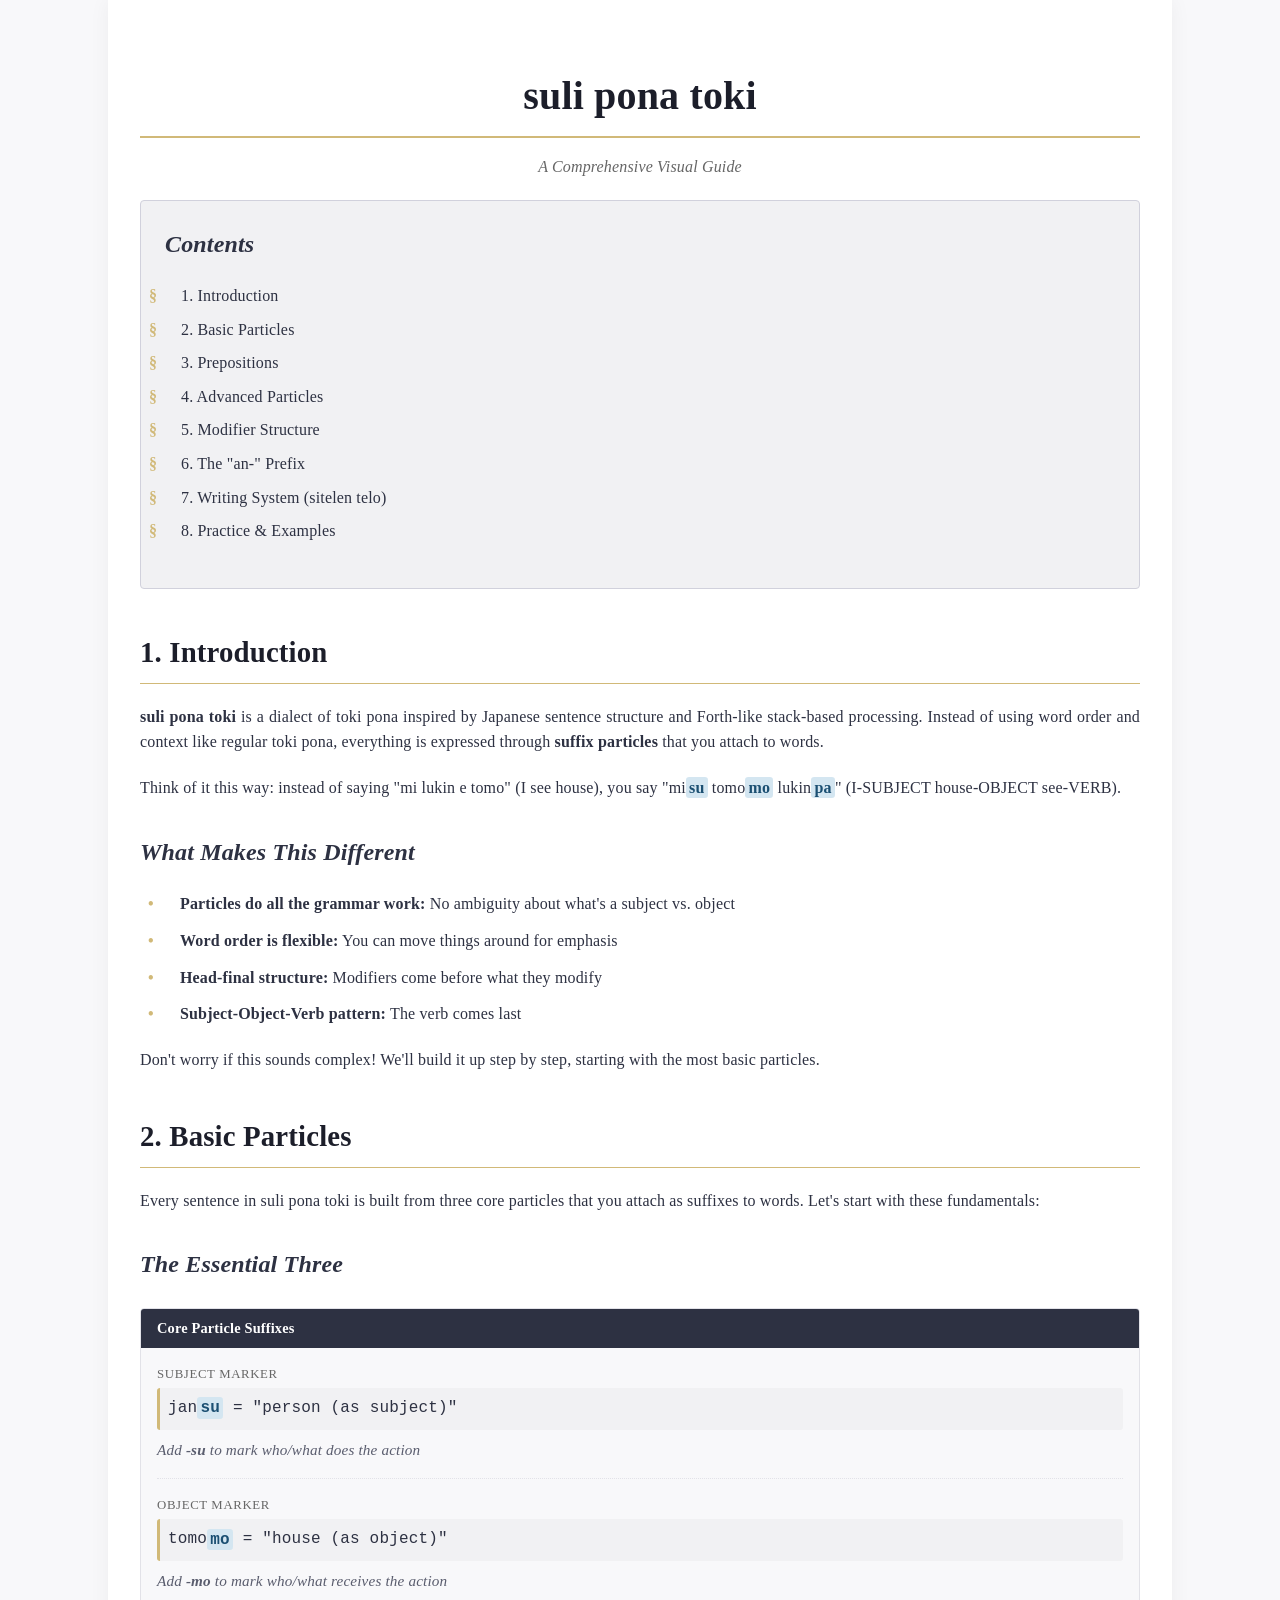
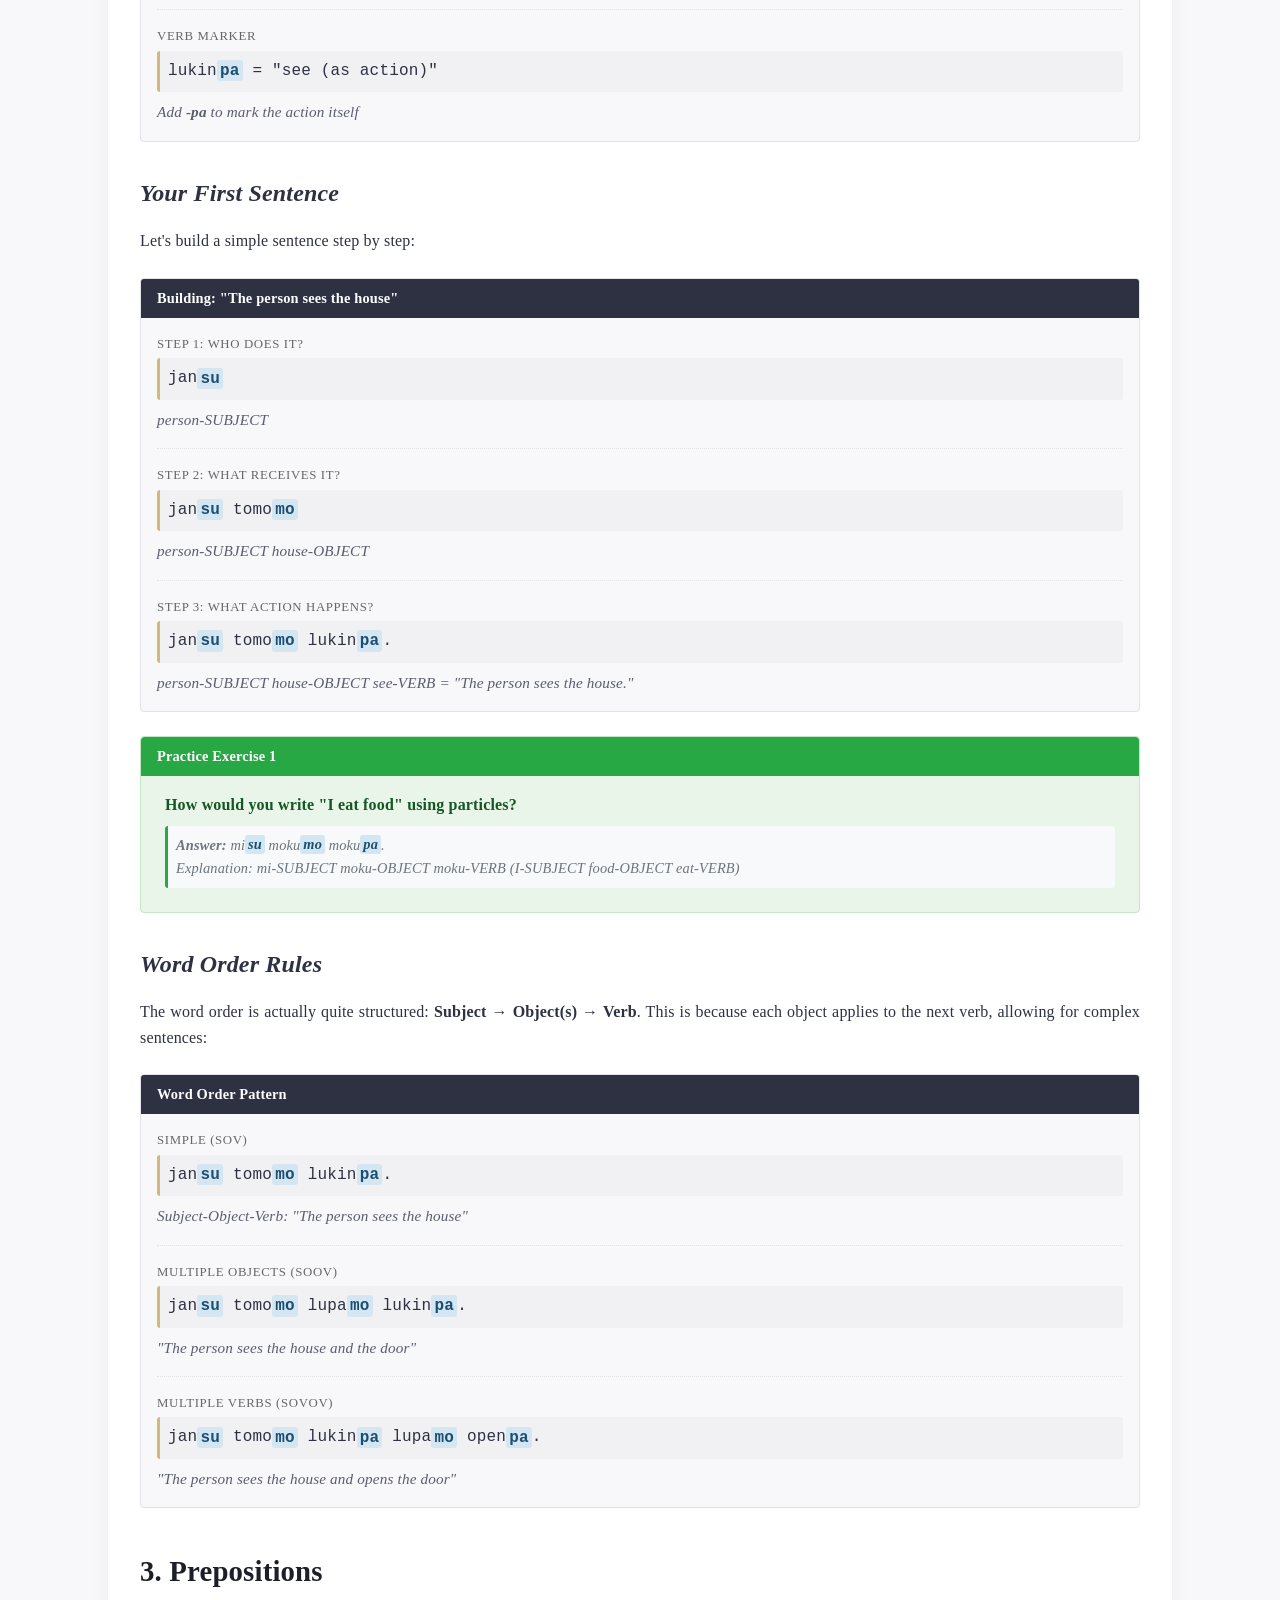
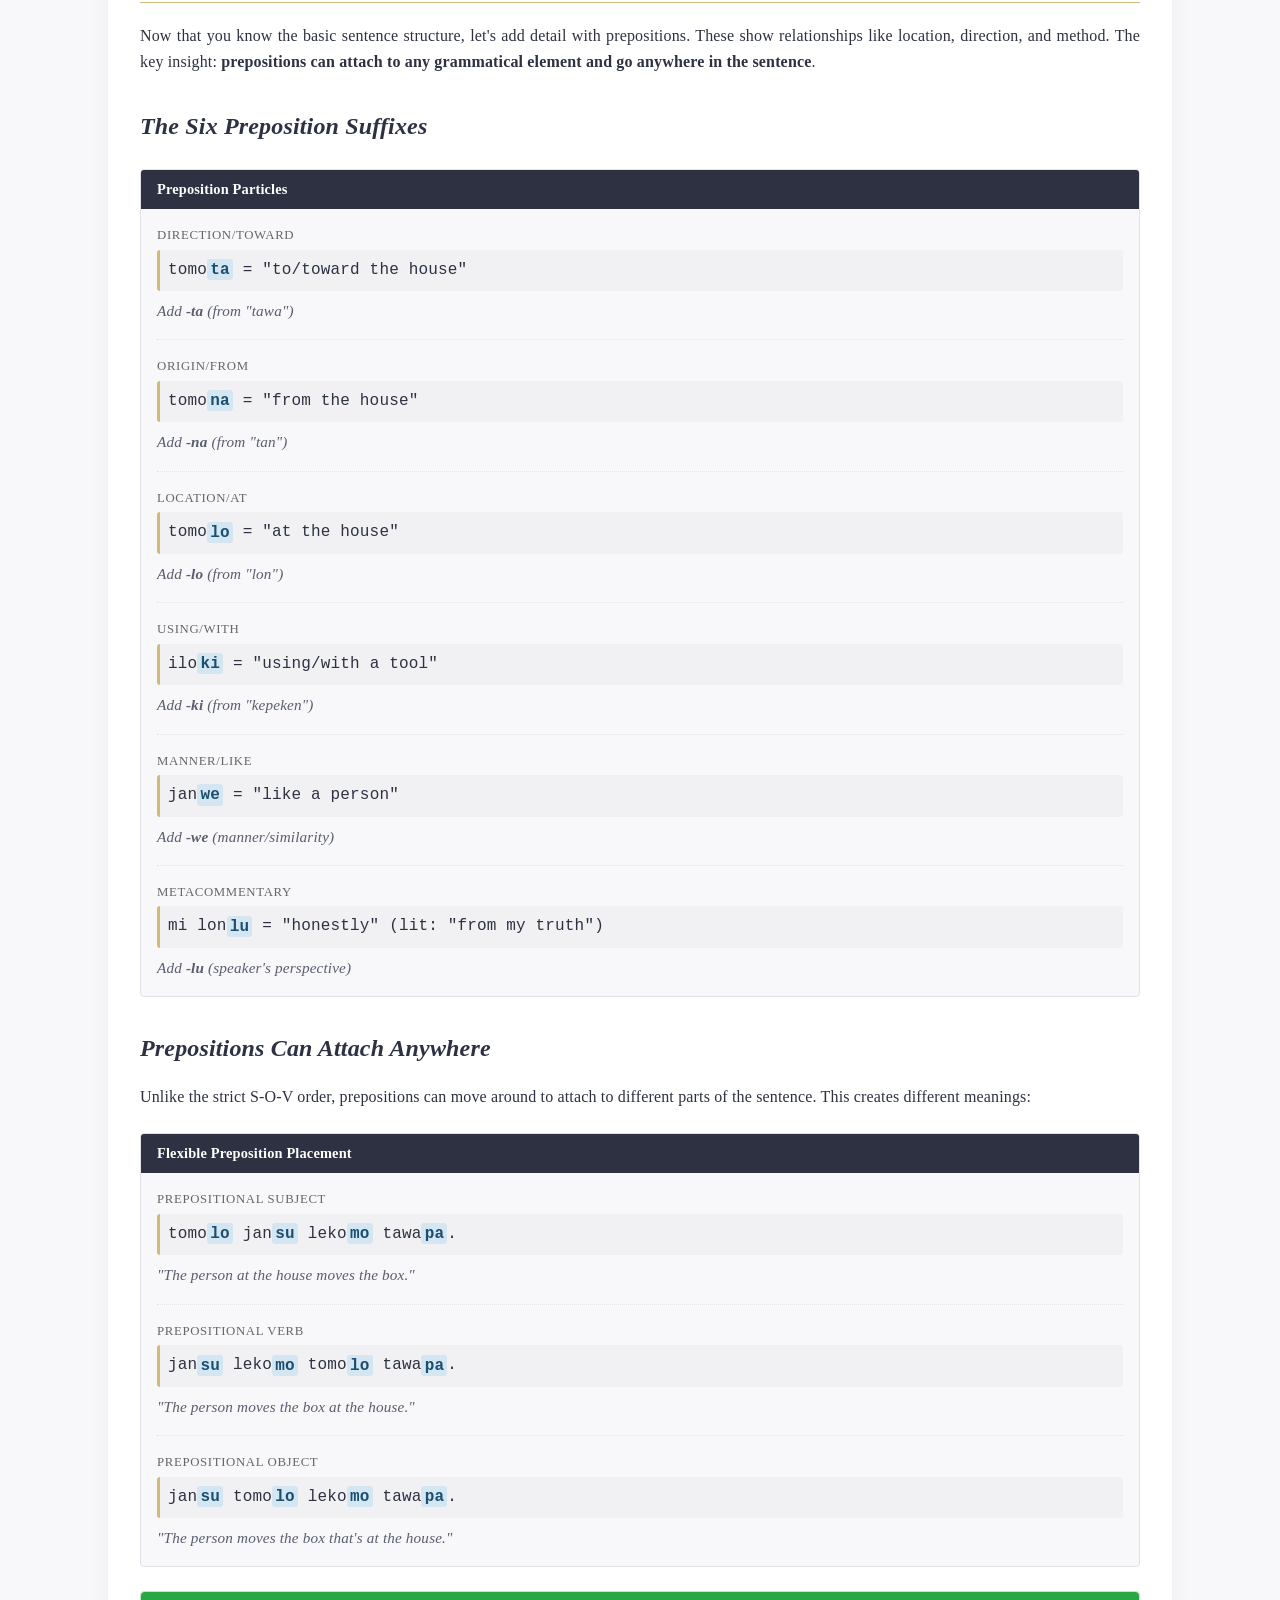
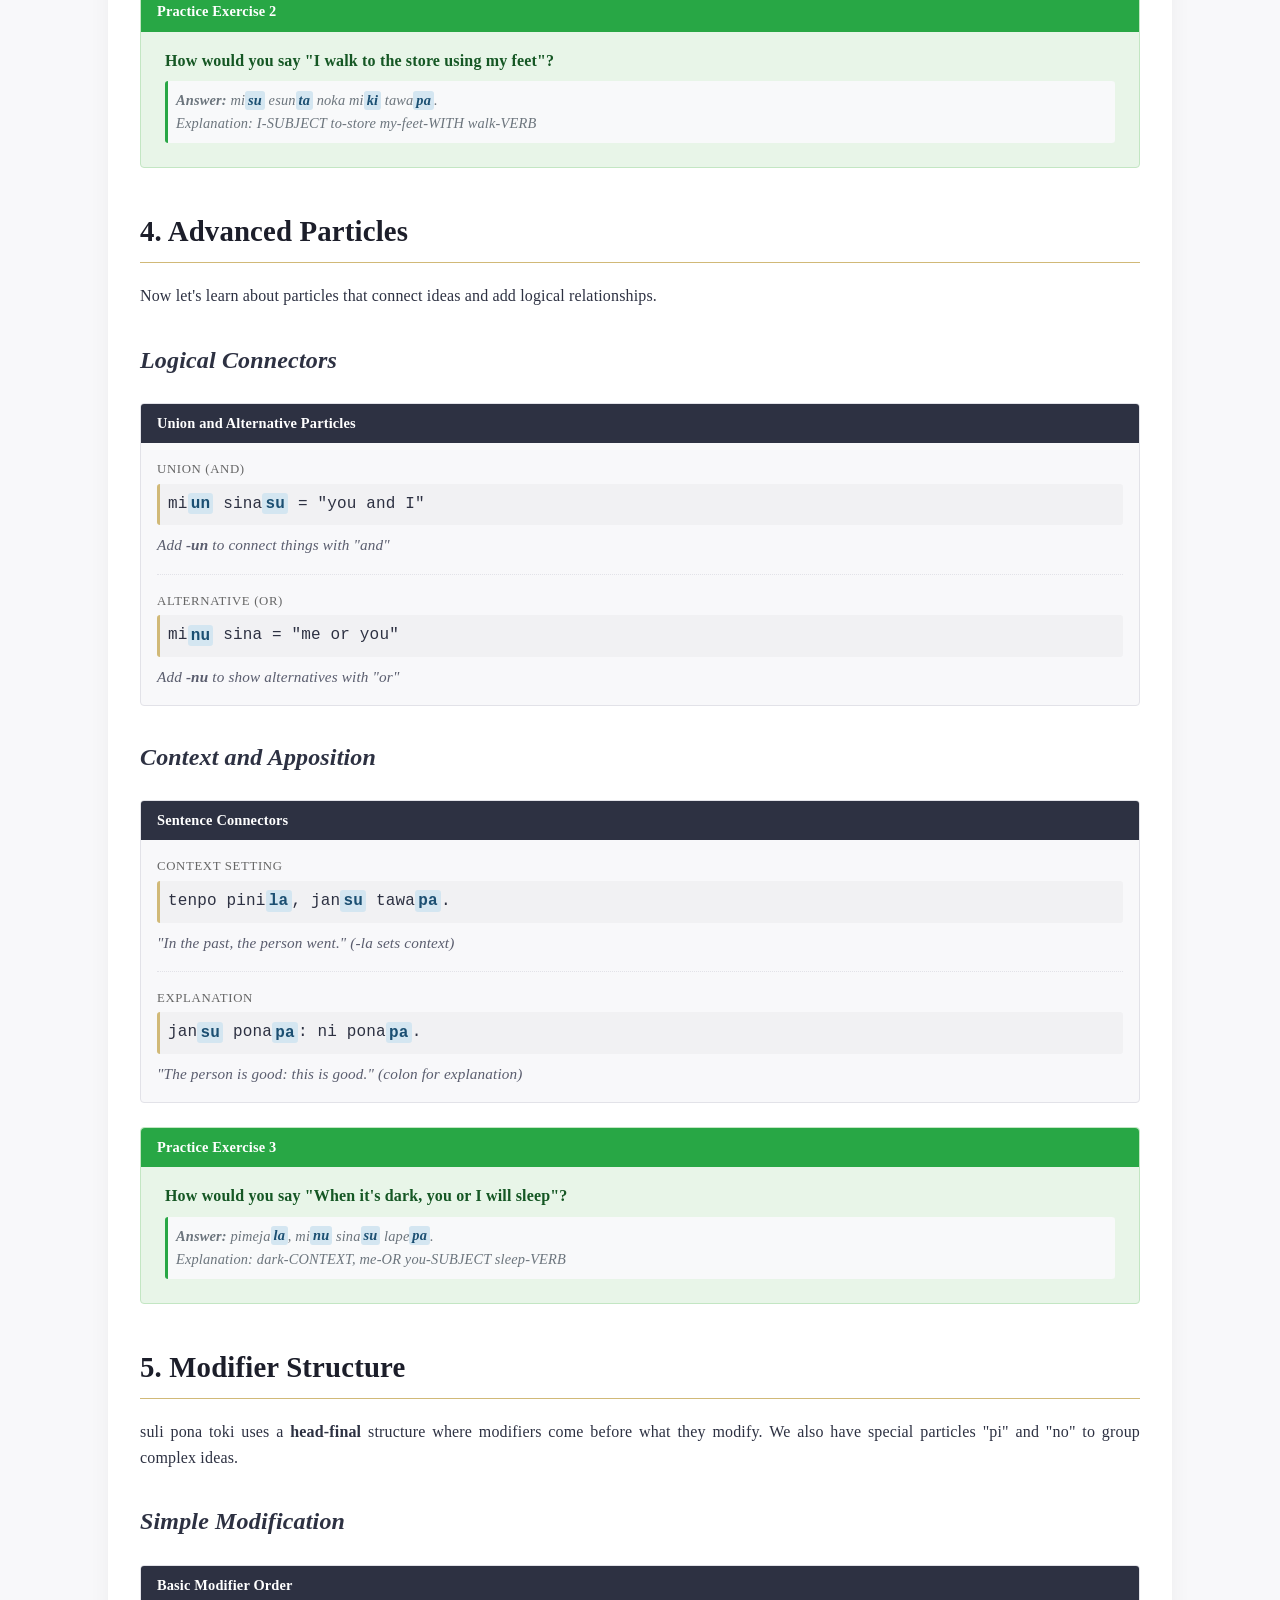
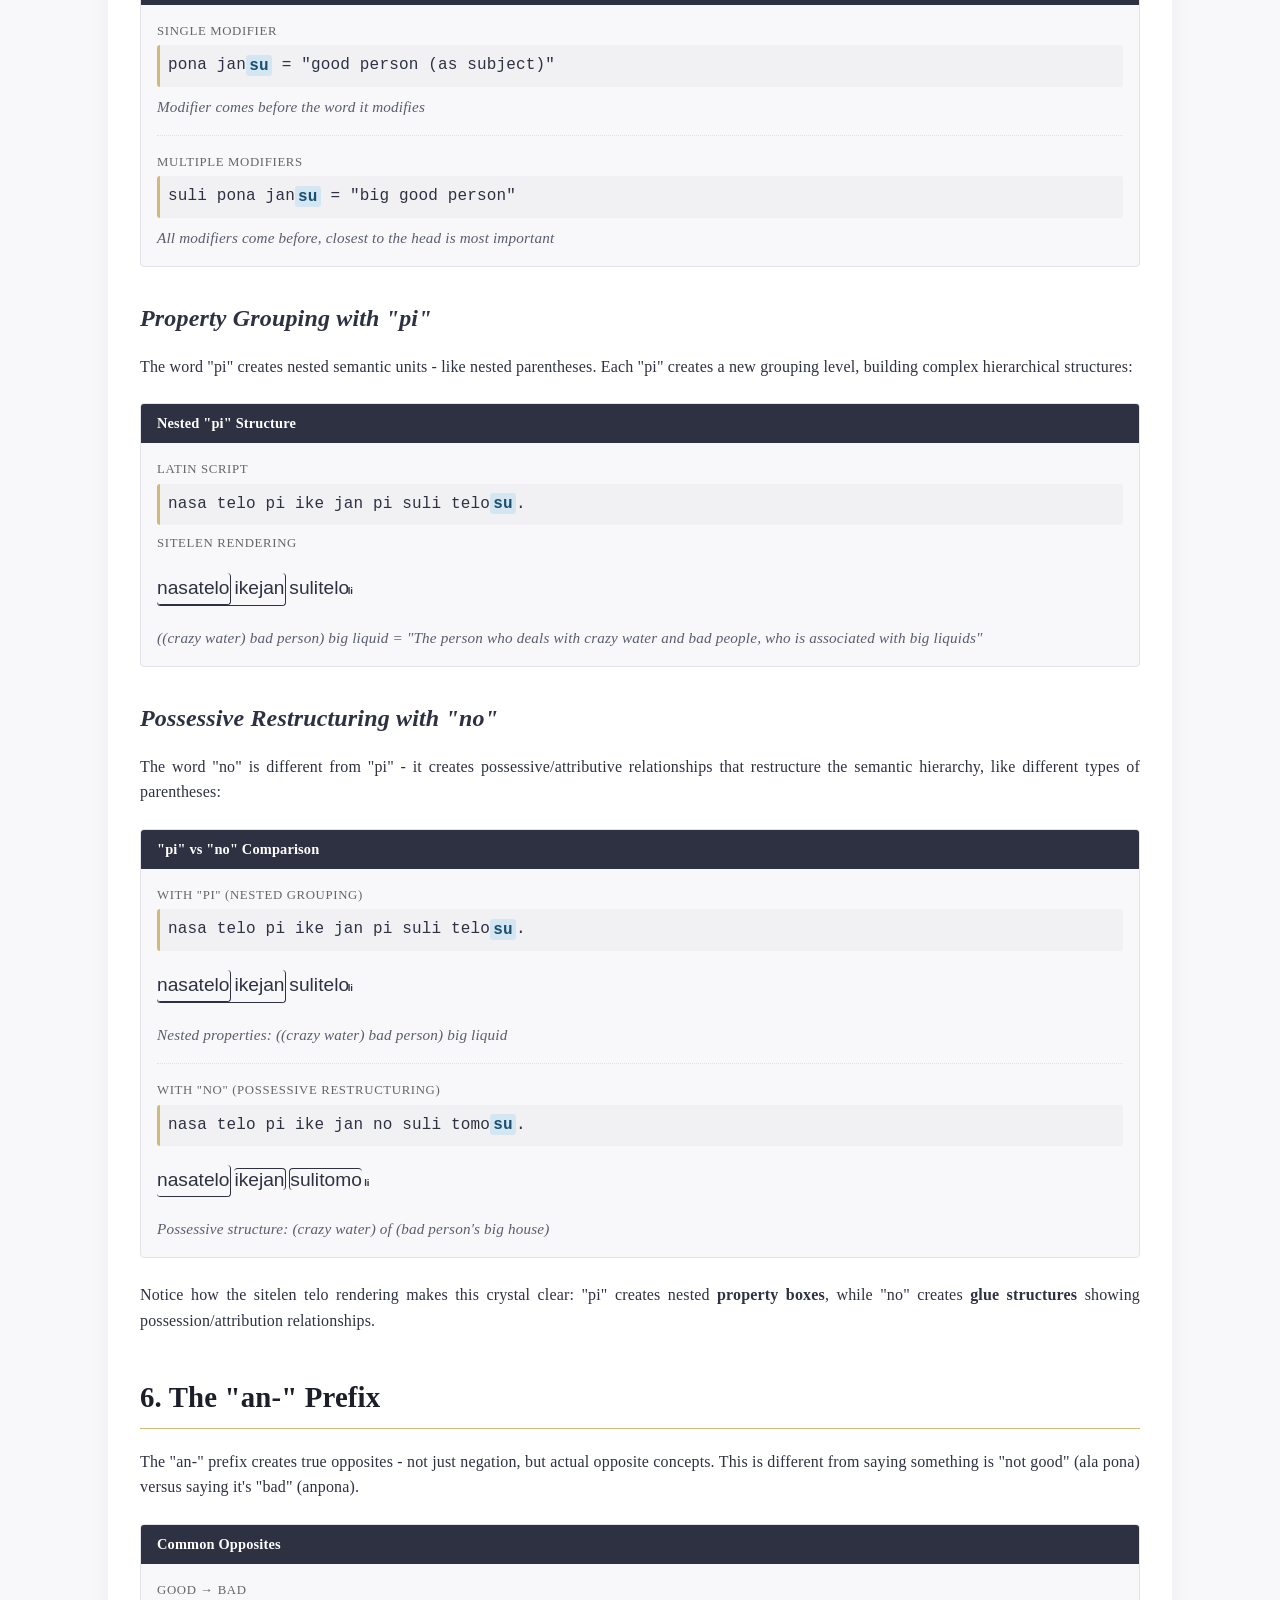
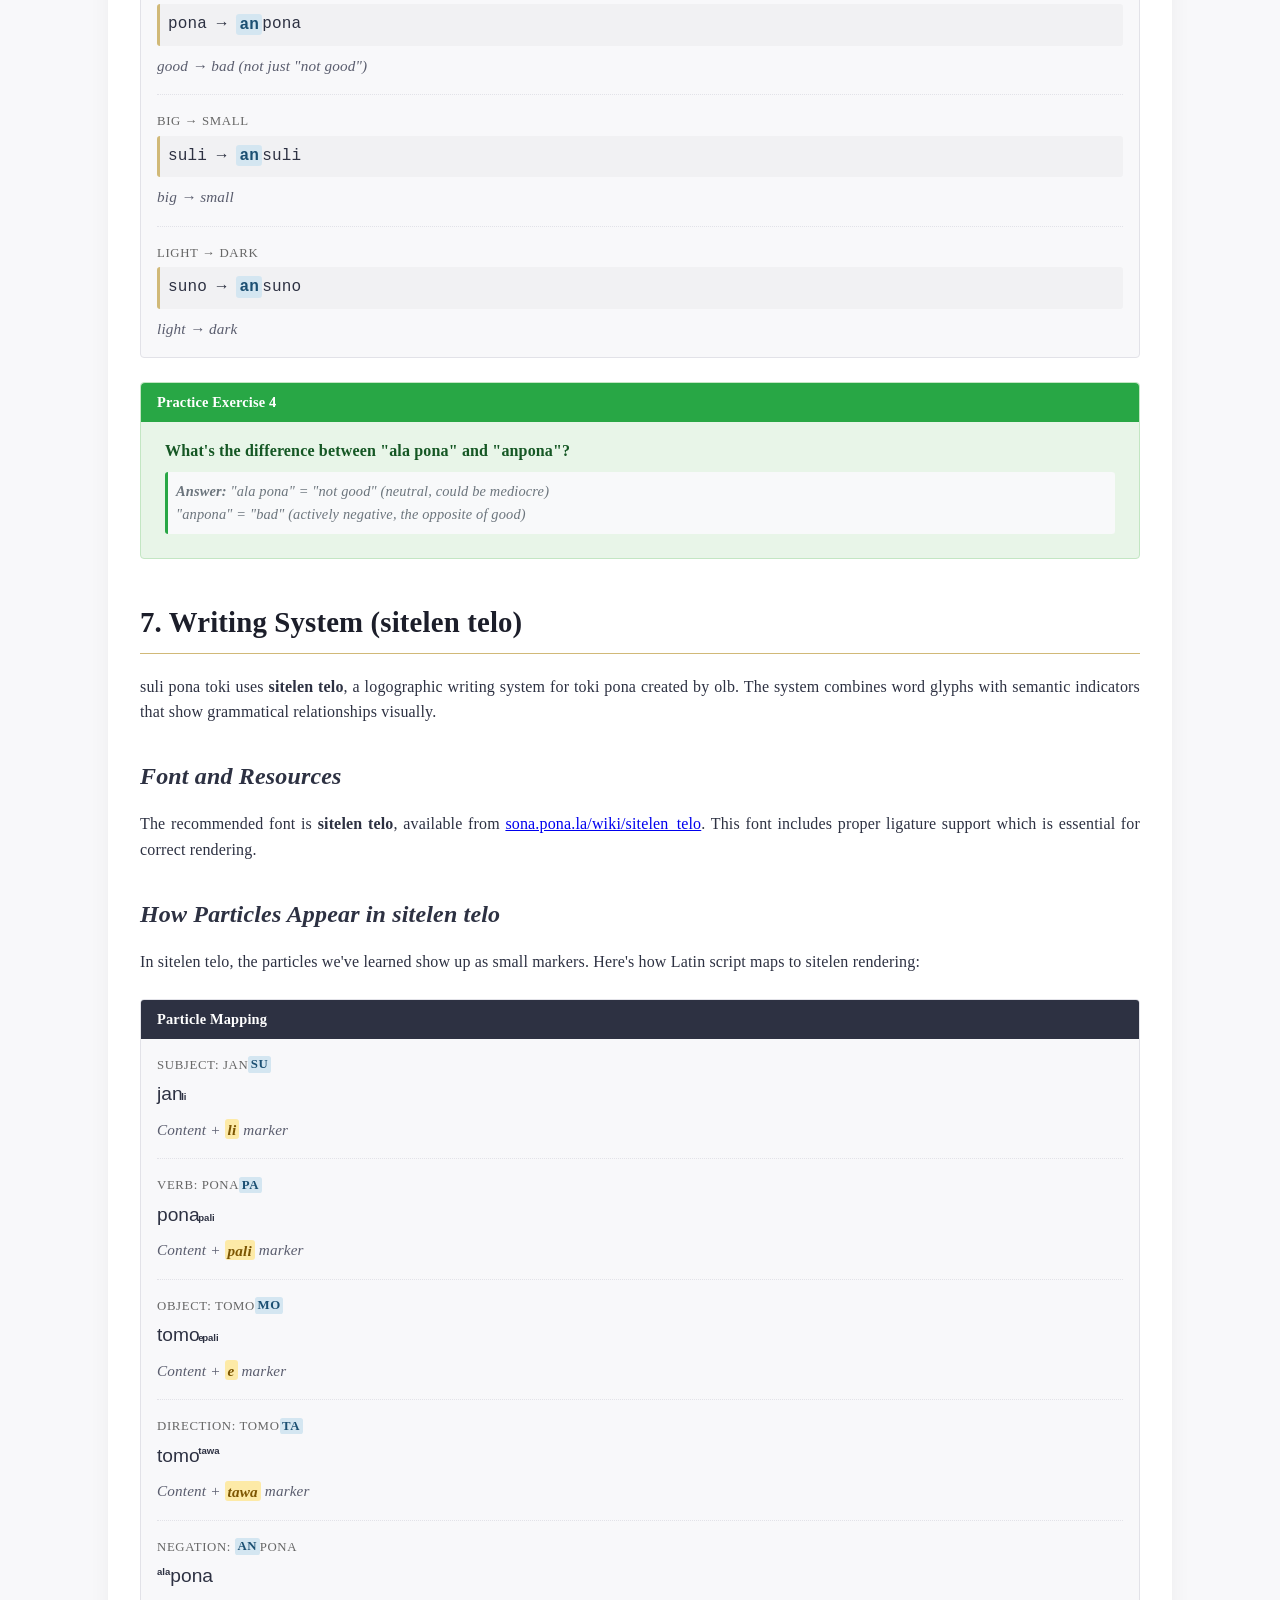
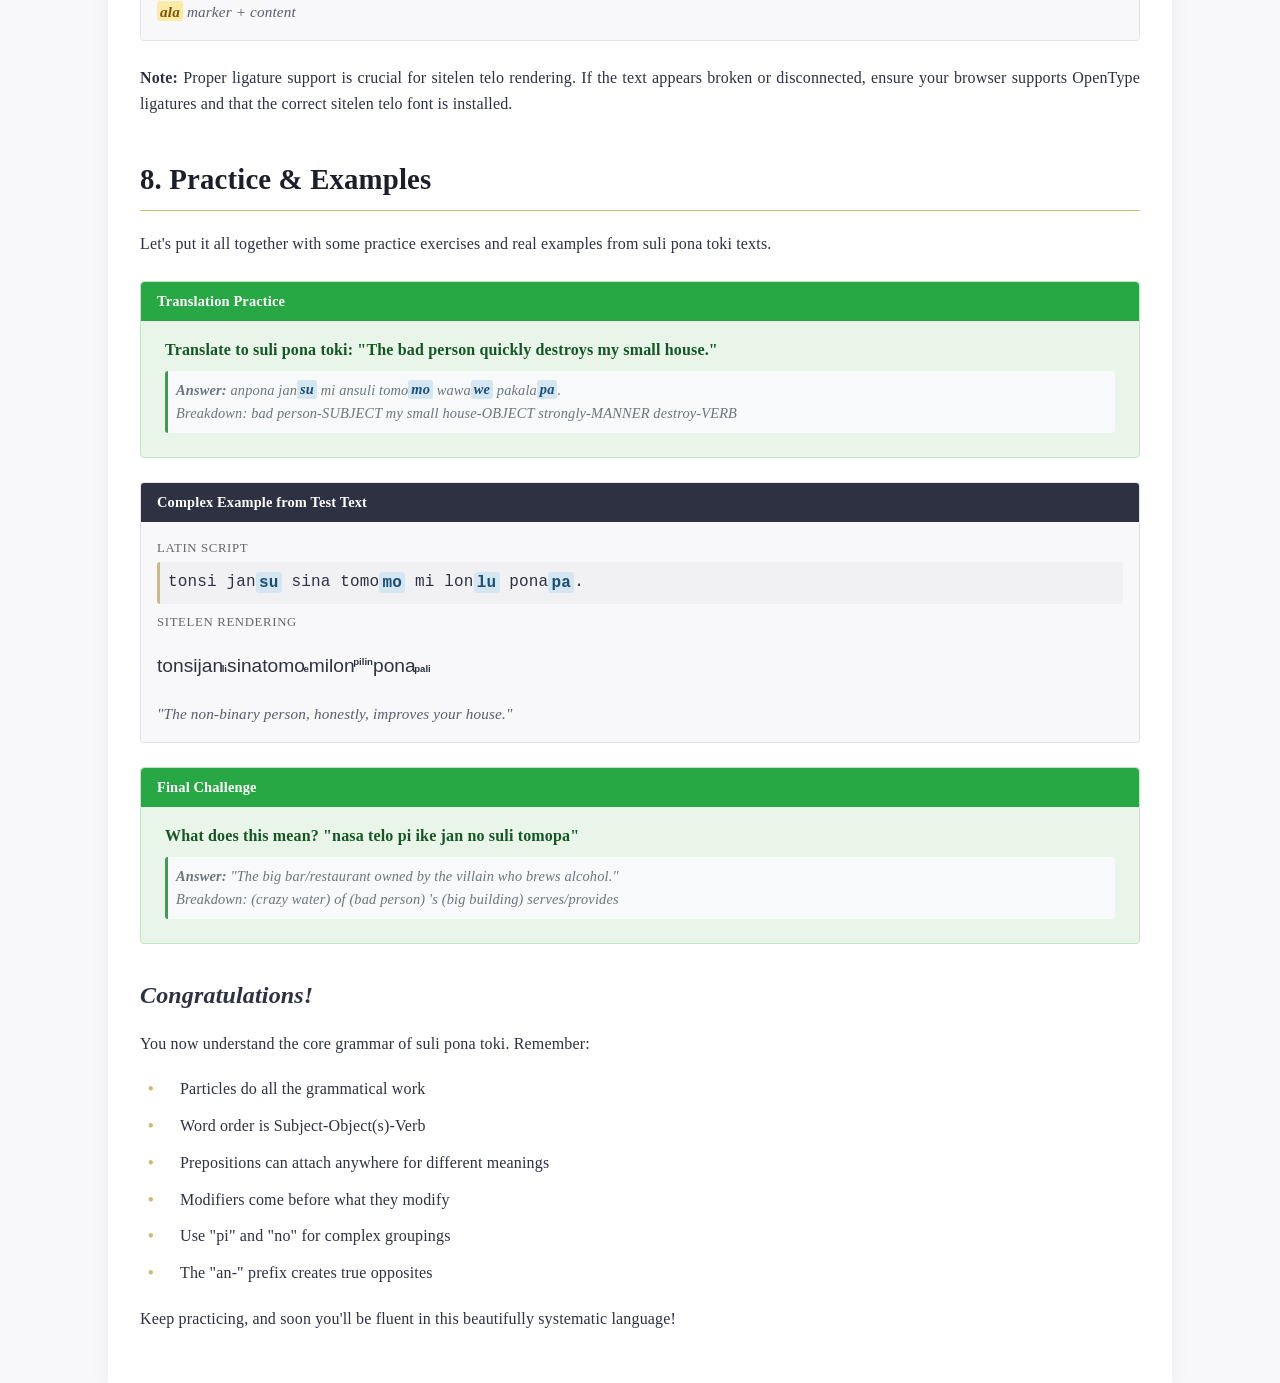
==== index.html @ 21bc960c "Good" ====
<!DOCTYPE html>
<html lang="en">
<head>
    <meta charset="UTF-8">
    <meta name="viewport" content="width=device-width, initial-scale=1.0">
    <title>suli pona toki: A Comprehensive Visual Guide</title>
    <style>
        @font-face {
            font-family: 'SitelenTelo';
            src: url('sulikamapa/sitelen_telo_1.01.otf') format('opentype');
            font-weight: normal;
            font-style: normal;
        }

        /* Base fonts - NOT sitelen for general text */
        :root {
            --serif-font: "Libre Baskerville", "Baskerville", "Garamond", "Times New Roman", serif;
            --sans-font: "Cormorant Garamond", "Palatino", "Book Antiqua", Georgia, serif;
            --mono-font: "Courier Prime", "Courier New", monospace;
        }

        body {
            font-family: var(--serif-font);
            line-height: 1.6;
            color: #2d3142;
            background-color: #f8f8fa;
            margin: 0;
            padding: 0;
            letter-spacing: 0.01em;
        }

        .container {
            max-width: 1000px;
            margin: 0 auto;
            padding: 2rem;
            background-color: white;
            box-shadow: 0 0 20px rgba(0, 0, 0, 0.05);
        }

        /* Typography */
        h1, h2, h3, h4, h5, h6 {
            font-family: var(--sans-font);
            font-weight: 600;
            color: #1c1e2a;
            margin-top: 2rem;
            margin-bottom: 1rem;
        }

        h1 {
            font-size: 2.5rem;
            text-align: center;
            border-bottom: 2px solid #d1b978;
            padding-bottom: 0.5rem;
        }

        h2 {
            font-size: 1.8rem;
            color: #1c1e2a;
            margin-top: 2.5rem;
            margin-bottom: 1.25rem;
            padding-bottom: 0.5rem;
            border-bottom: 1px solid #d1b978;
        }

        h3 {
            font-size: 1.5rem;
            color: #2d3142;
            margin-top: 2rem;
            margin-bottom: 1rem;
            font-style: italic;
        }

        p {
            margin-bottom: 1.25rem;
            text-align: justify;
        }

        /* ONLY apply SitelenTelo to language examples */
        .suli-pona-toki {
            font-family: 'SitelenTelo', Arial, sans-serif !important;
            /* Preserve ligatures - these are crucial for sitelen telo */
            font-variant-ligatures: normal;
            font-feature-settings: "liga" 1, "clig" 1;
            /* Remove properties that break ligatures */
            letter-spacing: normal !important;
            word-spacing: normal !important;
            text-transform: none !important;
        }

        /* Particle highlighting */
        .particle-highlight {
            background-color: #fff3cd;
            color: #856404;
            padding: 0.1em 0.2em;
            border-radius: 0.2em;
            font-weight: 600;
        }

        .particle-latin {
            background-color: #d4e6f1;
            color: #1b4f72;
            padding: 0.1em 0.2em;
            border-radius: 0.2em;
            font-weight: 600;
        }

        .particle-sitelen {
            background-color: #fdeaa7;
            color: #7c5502;
            padding: 0.1em 0.2em;
            border-radius: 0.2em;
            font-weight: 600;
        }

        /* Exercise boxes */
        .exercise {
            background-color: #e8f5e8;
            border: 1px solid #c3e6c3;
            border-radius: 0.25rem;
            padding: 1.5rem;
            margin: 1.5rem 0;
        }

        .exercise-header {
            background-color: #28a745;
            color: white;
            padding: 0.5rem 1rem;
            font-family: var(--sans-font);
            font-size: 0.9rem;
            font-weight: 600;
            margin: -1.5rem -1.5rem 1rem -1.5rem;
            border-radius: 0.25rem 0.25rem 0 0;
        }

        .exercise-question {
            font-weight: 600;
            color: #155724;
            margin-bottom: 0.5rem;
        }

        .exercise-answer {
            font-style: italic;
            color: #6c757d;
            font-size: 0.9rem;
            margin-top: 0.5rem;
            padding: 0.5rem;
            background-color: #f8f9fa;
            border-radius: 0.2rem;
            border-left: 3px solid #28a745;
        }

        /* Example containers */
        .example {
            background-color: #f8f8fa;
            border-radius: 0.25rem;
            border: 1px solid #e2e2e8;
            margin: 1.5rem 0;
            overflow: hidden;
        }

        .example-header {
            background-color: #2d3142;
            color: white;
            padding: 0.5rem 1rem;
            font-family: var(--sans-font);
            font-size: 0.9rem;
            font-weight: 600;
        }

        .example-content {
            padding: 1rem;
        }

        .example-row {
            margin-bottom: 1rem;
            padding-bottom: 1rem;
            border-bottom: 1px dotted #e2e2e8;
        }

        .example-row:last-child {
            margin-bottom: 0;
            padding-bottom: 0;
            border-bottom: none;
        }

        .example-label {
            font-family: var(--sans-font);
            font-size: 0.8rem;
            color: #666;
            margin-bottom: 0.25rem;
            text-transform: uppercase;
            letter-spacing: 0.05em;
        }

        .latin-text {
            font-family: var(--mono-font);
            background-color: #f1f1f3;
            padding: 0.5rem;
            border-radius: 0.2rem;
            border-left: 3px solid #d1b978;
            margin-bottom: 0.5rem;
        }

        .sitelen-text {
            font-size: 1.2rem;
            margin-bottom: 0.5rem;
            /* Ensure no properties that break ligatures */
            letter-spacing: normal;
            word-spacing: normal;
            text-transform: none;
        }

        .explanation {
            font-style: italic;
            color: #5a5d6e;
            font-size: 0.95rem;
        }

        /* Import all the semantic styling from base.css but scoped to .suli-pona-toki */
        .suli-pona-toki sentence[role="context"]::after,
        .suli-pona-toki verb::after,
        .suli-pona-toki subject::after,
        .suli-pona-toki object::after,
        .suli-pona-toki preposition[type="direction"]::after,
        .suli-pona-toki preposition[type="origin"]::after,
        .suli-pona-toki preposition[type="using"]::after,
        .suli-pona-toki preposition[type="location"]::after,
        .suli-pona-toki preposition[type="metacommentary"]::after,
        .suli-pona-toki preposition[type="manner"]::after,
        .suli-pona-toki union::after,
        .suli-pona-toki alternative::after,
        .suli-pona-toki contentleaf[type="negated"]::before {
            font-size: 0.5em;
            font-weight: 900;
            vertical-align: super;
            margin-left: -0.15em;
        }

        .suli-pona-toki contentleaf[type="negated"]::before {
            margin-left: 0;
        }

        /* Content-specific markers */
        .suli-pona-toki sentence[role="context"]::after {
            content: "la";
        }

        .suli-pona-toki sentence[role="apposition"]::before {
            content: ":";
        }

        .suli-pona-toki verb::after {
            content: "pali";
        }

        .suli-pona-toki subject::after {
            content: "li";
        }

        .suli-pona-toki object::after {
            content: "e";
        }

        .suli-pona-toki preposition[type="direction"]::after {
            content: "tawa";
        }

        .suli-pona-toki preposition[type="origin"]::after {
            content: "tan";
        }

        .suli-pona-toki preposition[type="using"]::after {
            content: "kepeken";
        }

        .suli-pona-toki preposition[type="location"]::after {
            content: "lon";
        }

        .suli-pona-toki preposition[type="metacommentary"]::after {
            content: "pilin";
        }

        .suli-pona-toki preposition[type="manner"]::after {
            content: "sama";
        }

        .suli-pona-toki union::after {
            content: "en";
        }

        .suli-pona-toki alternative::after {
            content: "anu";
        }

        .suli-pona-toki contentleaf[type="negated"]::before {
            content: "ala";
        }

        /* Shared border styles */
        .suli-pona-toki property,
        .suli-pona-toki gluetail,
        .suli-pona-toki gluehead {
            border-width: 0.1em;
            border-style: solid;
            border-color: currentColor;
            border-radius: 0.2em;
            margin-right: 0.2em;
            box-sizing: border-box;
            padding-top: -0.2em;
            padding-bottom: -0.2em;
        }

        /* Specific border configurations */
        .suli-pona-toki property {
            border-top: none;
            border-left: none;
        }

        .suli-pona-toki gluetail {
            border-bottom: none;
            border-left: none;
        }

        .suli-pona-toki gluehead {
            border-bottom: none;
            border-right: none;
        }

        .suli-pona-toki verb::after,
        .suli-pona-toki object::after,
        .suli-pona-toki subject::after {
            vertical-align: baseline;
        }

        .suli-pona-toki sentence,
        .suli-pona-toki verb,
        .suli-pona-toki object,
        .suli-pona-toki subject,
        .suli-pona-toki preposition,
        .suli-pona-toki property,
        .suli-pona-toki alternative,
        .suli-pona-toki union,
        .suli-pona-toki glue {
            display: inline-block;
        }

        /* Table of contents */
        .toc {
            background-color: #f1f1f3;
            border: 1px solid #d1d1dc;
            border-radius: 0.25rem;
            padding: 1.5rem;
            margin-bottom: 2rem;
        }

        .toc h3 {
            margin-top: 0;
            color: #2d3142;
        }

        .toc ul {
            list-style: none;
            padding-left: 0;
        }

        .toc li {
            margin-bottom: 0.5rem;
            padding-left: 1rem;
        }

        .toc li:before {
            content: "§";
            color: #d1b978;
            font-weight: bold;
            margin-left: -1rem;
            margin-right: 0.5rem;
        }

        .toc a {
            color: #2d3142;
            text-decoration: none;
        }

        .toc a:hover {
            color: #d1b978;
        }

        /* Lists */
        ul {
            list-style-type: none;
            padding-left: 1.5rem;
            margin: 1.25rem 0;
        }

        ul li {
            margin-bottom: 0.7rem;
            position: relative;
            padding-left: 1rem;
        }

        ul li:before {
            content: "•";
            color: #d1b978;
            font-weight: bold;
            display: inline-block;
            width: 1rem;
            margin-left: -1rem;
            position: absolute;
            left: 0;
        }
    </style>
</head>
<body>
    <div class="container">
        <h1>suli pona toki</h1>
        <p style="text-align: center; font-style: italic; color: #666;">A Comprehensive Visual Guide</p>

        <div class="toc">
            <h3>Contents</h3>
            <ul>
                <li><a href="#introduction">1. Introduction</a></li>
                <li><a href="#basic-particles">2. Basic Particles</a></li>
                <li><a href="#prepositions">3. Prepositions</a></li>
                <li><a href="#advanced-particles">4. Advanced Particles</a></li>
                <li><a href="#modifiers">5. Modifier Structure</a></li>
                <li><a href="#prefix">6. The "an-" Prefix</a></li>
                <li><a href="#writing-system">7. Writing System (sitelen telo)</a></li>
                <li><a href="#examples">8. Practice & Examples</a></li>
            </ul>
        </div>

        <h2 id="introduction">1. Introduction</h2>
        <p>
            <strong>suli pona toki</strong> is a dialect of toki pona inspired by Japanese
            sentence structure and Forth-like stack-based processing. Instead of using word order and
            context like regular toki pona, everything is expressed through <strong>suffix particles</strong>
            that you attach to words.
        </p>

        <p>
            Think of it this way: instead of saying "mi lukin e tomo" (I see house), you say 
            "mi<span class="particle-latin">su</span> tomo<span class="particle-latin">mo</span> lukin<span class="particle-latin">pa</span>" 
            (I-SUBJECT house-OBJECT see-VERB).
        </p>

        <h3>What Makes This Different</h3>
        <ul>
            <li><strong>Particles do all the grammar work:</strong> No ambiguity about what's a subject vs. object</li>
            <li><strong>Word order is flexible:</strong> You can move things around for emphasis</li>
            <li><strong>Head-final structure:</strong> Modifiers come before what they modify</li>
            <li><strong>Subject-Object-Verb pattern:</strong> The verb comes last</li>
        </ul>

        <p>
            Don't worry if this sounds complex! We'll build it up step by step, starting with the most basic particles.
        </p>

        <h2 id="basic-particles">2. Basic Particles</h2>
        <p>
            Every sentence in suli pona toki is built from three core particles that you attach as suffixes to words. 
            Let's start with these fundamentals:
        </p>

        <h3>The Essential Three</h3>
        <div class="example">
            <div class="example-header">Core Particle Suffixes</div>
            <div class="example-content">
                <div class="example-row">
                    <div class="example-label">Subject Marker</div>
                    <div class="latin-text">jan<span class="particle-latin">su</span> = "person (as subject)"</div>
                    <div class="explanation">Add <strong>-su</strong> to mark who/what does the action</div>
                </div>
                <div class="example-row">
                    <div class="example-label">Object Marker</div>
                    <div class="latin-text">tomo<span class="particle-latin">mo</span> = "house (as object)"</div>
                    <div class="explanation">Add <strong>-mo</strong> to mark who/what receives the action</div>
                </div>
                <div class="example-row">
                    <div class="example-label">Verb Marker</div>
                    <div class="latin-text">lukin<span class="particle-latin">pa</span> = "see (as action)"</div>
                    <div class="explanation">Add <strong>-pa</strong> to mark the action itself</div>
                </div>
            </div>
        </div>

        <h3>Your First Sentence</h3>
        <p>Let's build a simple sentence step by step:</p>

        <div class="example">
            <div class="example-header">Building: "The person sees the house"</div>
            <div class="example-content">
                <div class="example-row">
                    <div class="example-label">Step 1: Who does it?</div>
                    <div class="latin-text">jan<span class="particle-latin">su</span></div>
                    <div class="explanation">person-SUBJECT</div>
                </div>
                <div class="example-row">
                    <div class="example-label">Step 2: What receives it?</div>
                    <div class="latin-text">jan<span class="particle-latin">su</span> tomo<span class="particle-latin">mo</span></div>
                    <div class="explanation">person-SUBJECT house-OBJECT</div>
                </div>
                <div class="example-row">
                    <div class="example-label">Step 3: What action happens?</div>
                    <div class="latin-text">jan<span class="particle-latin">su</span> tomo<span class="particle-latin">mo</span> lukin<span class="particle-latin">pa</span>.</div>
                    <div class="explanation">person-SUBJECT house-OBJECT see-VERB = "The person sees the house."</div>
                </div>
            </div>
        </div>

        <div class="exercise">
            <div class="exercise-header">Practice Exercise 1</div>
            <div class="exercise-question">How would you write "I eat food" using particles?</div>
            <div class="exercise-answer">
                <strong>Answer:</strong> mi<span class="particle-latin">su</span> moku<span class="particle-latin">mo</span> moku<span class="particle-latin">pa</span>.<br>
                <em>Explanation:</em> mi-SUBJECT moku-OBJECT moku-VERB (I-SUBJECT food-OBJECT eat-VERB)
            </div>
        </div>

        <h3>Word Order Rules</h3>
        <p>
            The word order is actually quite structured: <strong>Subject → Object(s) → Verb</strong>. 
            This is because each object applies to the next verb, allowing for complex sentences:
        </p>

        <div class="example">
            <div class="example-header">Word Order Pattern</div>
            <div class="example-content">
                <div class="example-row">
                    <div class="example-label">Simple (SOV)</div>
                    <div class="latin-text">jan<span class="particle-latin">su</span> tomo<span class="particle-latin">mo</span> lukin<span class="particle-latin">pa</span>.</div>
                    <div class="explanation">Subject-Object-Verb: "The person sees the house"</div>
                </div>
                <div class="example-row">
                    <div class="example-label">Multiple Objects (SOOV)</div>
                    <div class="latin-text">jan<span class="particle-latin">su</span> tomo<span class="particle-latin">mo</span> lupa<span class="particle-latin">mo</span> lukin<span class="particle-latin">pa</span>.</div>
                    <div class="explanation">"The person sees the house and the door"</div>
                </div>
                <div class="example-row">
                    <div class="example-label">Multiple Verbs (SOVOV)</div>
                    <div class="latin-text">jan<span class="particle-latin">su</span> tomo<span class="particle-latin">mo</span> lukin<span class="particle-latin">pa</span> lupa<span class="particle-latin">mo</span> open<span class="particle-latin">pa</span>.</div>
                    <div class="explanation">"The person sees the house and opens the door"</div>
                </div>
            </div>
        </div>

        <h2 id="prepositions">3. Prepositions</h2>
        <p>
            Now that you know the basic sentence structure, let's add detail with prepositions. 
            These show relationships like location, direction, and method. The key insight: 
            <strong>prepositions can attach to any grammatical element and go anywhere in the sentence</strong>.
        </p>

        <h3>The Six Preposition Suffixes</h3>
        <div class="example">
            <div class="example-header">Preposition Particles</div>
            <div class="example-content">
                <div class="example-row">
                    <div class="example-label">Direction/Toward</div>
                    <div class="latin-text">tomo<span class="particle-latin">ta</span> = "to/toward the house"</div>
                    <div class="explanation">Add <strong>-ta</strong> (from "tawa")</div>
                </div>
                <div class="example-row">
                    <div class="example-label">Origin/From</div>
                    <div class="latin-text">tomo<span class="particle-latin">na</span> = "from the house"</div>
                    <div class="explanation">Add <strong>-na</strong> (from "tan")</div>
                </div>
                <div class="example-row">
                    <div class="example-label">Location/At</div>
                    <div class="latin-text">tomo<span class="particle-latin">lo</span> = "at the house"</div>
                    <div class="explanation">Add <strong>-lo</strong> (from "lon")</div>
                </div>
                <div class="example-row">
                    <div class="example-label">Using/With</div>
                    <div class="latin-text">ilo<span class="particle-latin">ki</span> = "using/with a tool"</div>
                    <div class="explanation">Add <strong>-ki</strong> (from "kepeken")</div>
                </div>
                <div class="example-row">
                    <div class="example-label">Manner/Like</div>
                    <div class="latin-text">jan<span class="particle-latin">we</span> = "like a person"</div>
                    <div class="explanation">Add <strong>-we</strong> (manner/similarity)</div>
                </div>
                <div class="example-row">
                    <div class="example-label">Metacommentary</div>
                    <div class="latin-text">mi lon<span class="particle-latin">lu</span> = "honestly" (lit: "from my truth")</div>
                    <div class="explanation">Add <strong>-lu</strong> (speaker's perspective)</div>
                </div>
            </div>
        </div>

        <h3>Prepositions Can Attach Anywhere</h3>
        <p>
            Unlike the strict S-O-V order, prepositions can move around to attach to different 
            parts of the sentence. This creates different meanings:
        </p>

        <div class="example">
            <div class="example-header">Flexible Preposition Placement</div>
            <div class="example-content">
                <div class="example-row">
                    <div class="example-label">Prepositional Subject</div>
                    <div class="latin-text">tomo<span class="particle-latin">lo</span> jan<span class="particle-latin">su</span> leko<span class="particle-latin">mo</span> tawa<span class="particle-latin">pa</span>.</div>
                    <div class="explanation">"The person at the house moves the box."</div>
                </div>
                <div class="example-row">
                    <div class="example-label">Prepositional Verb</div>
                    <div class="latin-text">jan<span class="particle-latin">su</span> leko<span class="particle-latin">mo</span> tomo<span class="particle-latin">lo</span> tawa<span class="particle-latin">pa</span>.</div>
                    <div class="explanation">"The person moves the box at the house."</div>
                </div>
                <div class="example-row">
                    <div class="example-label">Prepositional Object</div>
                    <div class="latin-text">jan<span class="particle-latin">su</span> tomo<span class="particle-latin">lo</span> leko<span class="particle-latin">mo</span> tawa<span class="particle-latin">pa</span>.</div>
                    <div class="explanation">"The person moves the box that's at the house."</div>
                </div>
            </div>
        </div>

        <div class="exercise">
            <div class="exercise-header">Practice Exercise 2</div>
            <div class="exercise-question">How would you say "I walk to the store using my feet"?</div>
            <div class="exercise-answer">
                <strong>Answer:</strong> mi<span class="particle-latin">su</span> esun<span class="particle-latin">ta</span> noka mi<span class="particle-latin">ki</span> tawa<span class="particle-latin">pa</span>.<br>
                <em>Explanation:</em> I-SUBJECT to-store my-feet-WITH walk-VERB
            </div>
        </div>

        <h2 id="advanced-particles">4. Advanced Particles</h2>
        <p>
            Now let's learn about particles that connect ideas and add logical relationships.
        </p>

        <h3>Logical Connectors</h3>
        <div class="example">
            <div class="example-header">Union and Alternative Particles</div>
            <div class="example-content">
                <div class="example-row">
                    <div class="example-label">Union (and)</div>
                    <div class="latin-text">mi<span class="particle-latin">un</span> sina<span class="particle-latin">su</span> = "you and I"</div>
                    <div class="explanation">Add <strong>-un</strong> to connect things with "and"</div>
                </div>
                <div class="example-row">
                    <div class="example-label">Alternative (or)</div>
                    <div class="latin-text">mi<span class="particle-latin">nu</span> sina = "me or you"</div>
                    <div class="explanation">Add <strong>-nu</strong> to show alternatives with "or"</div>
                </div>
            </div>
        </div>

        <h3>Context and Apposition</h3>
        <div class="example">
            <div class="example-header">Sentence Connectors</div>
            <div class="example-content">
                <div class="example-row">
                    <div class="example-label">Context Setting</div>
                    <div class="latin-text">tenpo pini<span class="particle-latin">la</span>, jan<span class="particle-latin">su</span> tawa<span class="particle-latin">pa</span>.</div>
                    <div class="explanation">"In the past, the person went." (-la sets context)</div>
                </div>
                <div class="example-row">
                    <div class="example-label">Explanation</div>
                    <div class="latin-text">jan<span class="particle-latin">su</span> pona<span class="particle-latin">pa</span>: ni pona<span class="particle-latin">pa</span>.</div>
                    <div class="explanation">"The person is good: this is good." (colon for explanation)</div>
                </div>
            </div>
        </div>

        <div class="exercise">
            <div class="exercise-header">Practice Exercise 3</div>
            <div class="exercise-question">How would you say "When it's dark, you or I will sleep"?</div>
            <div class="exercise-answer">
                <strong>Answer:</strong> pimeja<span class="particle-latin">la</span>, mi<span class="particle-latin">nu</span> sina<span class="particle-latin">su</span> lape<span class="particle-latin">pa</span>.<br>
                <em>Explanation:</em> dark-CONTEXT, me-OR you-SUBJECT sleep-VERB
            </div>
        </div>

        <h2 id="modifiers">5. Modifier Structure</h2>
        <p>
            suli pona toki uses a <strong>head-final</strong> structure where modifiers come before 
            what they modify. We also have special particles "pi" and "no" to group complex ideas.
        </p>

        <h3>Simple Modification</h3>
        <div class="example">
            <div class="example-header">Basic Modifier Order</div>
            <div class="example-content">
                <div class="example-row">
                    <div class="example-label">Single Modifier</div>
                    <div class="latin-text">pona jan<span class="particle-latin">su</span> = "good person (as subject)"</div>
                    <div class="explanation">Modifier comes before the word it modifies</div>
                </div>
                <div class="example-row">
                    <div class="example-label">Multiple Modifiers</div>
                    <div class="latin-text">suli pona jan<span class="particle-latin">su</span> = "big good person"</div>
                    <div class="explanation">All modifiers come before, closest to the head is most important</div>
                </div>
            </div>
        </div>

        <h3>Property Grouping with "pi"</h3>
        <p>
            The word "pi" creates nested semantic units - like nested parentheses. Each "pi" 
            creates a new grouping level, building complex hierarchical structures:
        </p>

        <div class="example">
            <div class="example-header">Nested "pi" Structure</div>
            <div class="example-content">
                <div class="example-row">
                    <div class="example-label">Latin Script</div>
                    <div class="latin-text">nasa telo pi ike jan pi suli telo<span class="particle-latin">su</span>.</div>
                    <div class="example-label">Sitelen Rendering</div>
                    <div class="sitelen-text suli-pona-toki">
                        <p><sentence><subject><property><property><contentleaf>nasa</contentleaf><contentleaf>telo</contentleaf></property><contentleaf>ike</contentleaf><contentleaf>jan</contentleaf></property><contentleaf>suli</contentleaf><contentleaf>telo</contentleaf></subject></sentence>
                    </div>
                    <div class="explanation">((crazy water) bad person) big liquid = "The person who deals with crazy water and bad people, who is associated with big liquids"</div>
                </div>
            </div>
        </div>

        <h3>Possessive Restructuring with "no"</h3>
        <p>
            The word "no" is different from "pi" - it creates possessive/attributive relationships 
            that restructure the semantic hierarchy, like different types of parentheses:
        </p>

        <div class="example">
            <div class="example-header">"pi" vs "no" Comparison</div>
            <div class="example-content">
                <div class="example-row">
                    <div class="example-label">With "pi" (nested grouping)</div>
                    <div class="latin-text">nasa telo pi ike jan pi suli telo<span class="particle-latin">su</span>.</div>
                    <div class="sitelen-text suli-pona-toki">
                        <p><sentence><subject><property><property><contentleaf>nasa</contentleaf><contentleaf>telo</contentleaf></property><contentleaf>ike</contentleaf><contentleaf>jan</contentleaf></property><contentleaf>suli</contentleaf><contentleaf>telo</contentleaf></subject></sentence>
                    </div>
                    <div class="explanation">Nested properties: ((crazy water) bad person) big liquid</div>
                </div>
                <div class="example-row">
                    <div class="example-label">With "no" (possessive restructuring)</div>
                    <div class="latin-text">nasa telo pi ike jan no suli tomo<span class="particle-latin">su</span>.</div>
                    <div class="sitelen-text suli-pona-toki">
                        <p><sentence><subject><property><contentleaf>nasa</contentleaf><contentleaf>telo</contentleaf></property><glue><gluetail><contentleaf>ike</contentleaf><contentleaf>jan</contentleaf></gluetail><gluehead><contentleaf>suli</contentleaf><contentleaf>tomo</contentleaf></gluehead></glue></subject></sentence>
                    </div>
                    <div class="explanation">Possessive structure: (crazy water) of (bad person's big house)</div>
                </div>
            </div>
        </div>

        <p>
            Notice how the sitelen telo rendering makes this crystal clear: "pi" creates nested 
            <strong>property boxes</strong>, while "no" creates <strong>glue structures</strong> 
            showing possession/attribution relationships.
        </p>

        <h2 id="prefix">6. The "an-" Prefix</h2>
        <p>
            The "an-" prefix creates true opposites - not just negation, but actual opposite concepts. 
            This is different from saying something is "not good" (ala pona) versus saying it's "bad" (anpona).
        </p>

        <div class="example">
            <div class="example-header">Common Opposites</div>
            <div class="example-content">
                <div class="example-row">
                    <div class="example-label">Good → Bad</div>
                    <div class="latin-text">pona → <span class="particle-latin">an</span>pona</div>
                    <div class="explanation">good → bad (not just "not good")</div>
                </div>
                <div class="example-row">
                    <div class="example-label">Big → Small</div>
                    <div class="latin-text">suli → <span class="particle-latin">an</span>suli</div>
                    <div class="explanation">big → small</div>
                </div>
                <div class="example-row">
                    <div class="example-label">Light → Dark</div>
                    <div class="latin-text">suno → <span class="particle-latin">an</span>suno</div>
                    <div class="explanation">light → dark</div>
                </div>
            </div>
        </div>

        <div class="exercise">
            <div class="exercise-header">Practice Exercise 4</div>
            <div class="exercise-question">What's the difference between "ala pona" and "anpona"?</div>
            <div class="exercise-answer">
                <strong>Answer:</strong> "ala pona" = "not good" (neutral, could be mediocre)<br>
                "anpona" = "bad" (actively negative, the opposite of good)
            </div>
        </div>

        <h2 id="writing-system">7. Writing System (sitelen telo)</h2>
        <p>
            suli pona toki uses <strong>sitelen telo</strong>, a logographic writing system for toki pona created by olb. 
            The system combines word glyphs with semantic indicators that show grammatical relationships visually.
        </p>

        <h3>Font and Resources</h3>
        <p>
            The recommended font is <strong>sitelen telo</strong>, available from 
            <a href="https://sona.pona.la/wiki/sitelen_telo">sona.pona.la/wiki/sitelen_telo</a>. 
            This font includes proper ligature support which is essential for correct rendering.
        </p>

        <h3>How Particles Appear in sitelen telo</h3>
        <p>
            In sitelen telo, the particles we've learned show up as small markers. Here's how 
            Latin script maps to sitelen rendering:
        </p>

        <div class="example">
            <div class="example-header">Particle Mapping</div>
            <div class="example-content">
                <div class="example-row">
                    <div class="example-label">Subject: jan<span class="particle-latin">su</span></div>
                    <div class="sitelen-text suli-pona-toki">
                        <sentence><subject><contentleaf>jan</contentleaf></subject></sentence>
                    </div>
                    <div class="explanation">Content + <span class="particle-sitelen">li</span> marker</div>
                </div>
                <div class="example-row">
                    <div class="example-label">Verb: pona<span class="particle-latin">pa</span></div>
                    <div class="sitelen-text suli-pona-toki">
                        <sentence><verb><contentleaf>pona</contentleaf></verb></sentence>
                    </div>
                    <div class="explanation">Content + <span class="particle-sitelen">pali</span> marker</div>
                </div>
                <div class="example-row">
                    <div class="example-label">Object: tomo<span class="particle-latin">mo</span></div>
                    <div class="sitelen-text suli-pona-toki">
                        <sentence><verb><object><contentleaf>tomo</contentleaf></object></verb></sentence>
                    </div>
                    <div class="explanation">Content + <span class="particle-sitelen">e</span> marker</div>
                </div>
                <div class="example-row">
                    <div class="example-label">Direction: tomo<span class="particle-latin">ta</span></div>
                    <div class="sitelen-text suli-pona-toki">
                        <preposition type="direction"><contentleaf>tomo</contentleaf></preposition>
                    </div>
                    <div class="explanation">Content + <span class="particle-sitelen">tawa</span> marker</div>
                </div>
                <div class="example-row">
                    <div class="example-label">Negation: <span class="particle-latin">an</span>pona</div>
                    <div class="sitelen-text suli-pona-toki">
                        <contentleaf type="negated">pona</contentleaf>
                    </div>
                    <div class="explanation"><span class="particle-sitelen">ala</span> marker + content</div>
                </div>
            </div>
        </div>

        <p>
            <strong>Note:</strong> Proper ligature support is crucial for sitelen telo rendering. 
            If the text appears broken or disconnected, ensure your browser supports OpenType ligatures 
            and that the correct sitelen telo font is installed.
        </p>

        <h2 id="examples">8. Practice & Examples</h2>
        <p>
            Let's put it all together with some practice exercises and real examples from suli pona toki texts.
        </p>

        <div class="exercise">
            <div class="exercise-header">Translation Practice</div>
            <div class="exercise-question">Translate to suli pona toki: "The bad person quickly destroys my small house."</div>
            <div class="exercise-answer">
                <strong>Answer:</strong> anpona jan<span class="particle-latin">su</span> mi ansuli tomo<span class="particle-latin">mo</span> wawa<span class="particle-latin">we</span> pakala<span class="particle-latin">pa</span>.<br>
                <em>Breakdown:</em> bad person-SUBJECT my small house-OBJECT strongly-MANNER destroy-VERB
            </div>
        </div>

        <div class="example">
            <div class="example-header">Complex Example from Test Text</div>
            <div class="example-content">
                <div class="example-row">
                    <div class="example-label">Latin Script</div>
                    <div class="latin-text">tonsi jan<span class="particle-latin">su</span> sina tomo<span class="particle-latin">mo</span> mi lon<span class="particle-latin">lu</span> pona<span class="particle-latin">pa</span>.</div>
                    <div class="example-label">Sitelen Rendering</div>
                    <div class="sitelen-text suli-pona-toki">
                        <p><sentence><subject><contentleaf>tonsi</contentleaf><contentleaf>jan</contentleaf></subject><verb><object><contentleaf>sina</contentleaf><contentleaf>tomo</contentleaf></object><preposition type="metacommentary"><contentleaf>mi</contentleaf><contentleaf>lon</contentleaf></preposition><contentleaf>pona</contentleaf></verb></sentence>
                    </div>
                    <div class="explanation">"The non-binary person, honestly, improves your house."</div>
                </div>
            </div>
        </div>

        <div class="exercise">
            <div class="exercise-header">Final Challenge</div>
            <div class="exercise-question">What does this mean? "nasa telo pi ike jan no suli tomopa"</div>
            <div class="exercise-answer">
                <strong>Answer:</strong> "The big bar/restaurant owned by the villain who brews alcohol."<br>
                <em>Breakdown:</em> (crazy water) of (bad person) 's (big building) serves/provides
            </div>
        </div>

        <h3>Congratulations!</h3>
        <p>
            You now understand the core grammar of suli pona toki. Remember:
        </p>
        <ul>
            <li>Particles do all the grammatical work</li>
            <li>Word order is Subject-Object(s)-Verb</li>
            <li>Prepositions can attach anywhere for different meanings</li>
            <li>Modifiers come before what they modify</li>
            <li>Use "pi" and "no" for complex groupings</li>
            <li>The "an-" prefix creates true opposites</li>
        </ul>

        <p>
            Keep practicing, and soon you'll be fluent in this beautifully systematic language!
        </p>
    </div>
</body>
</html>
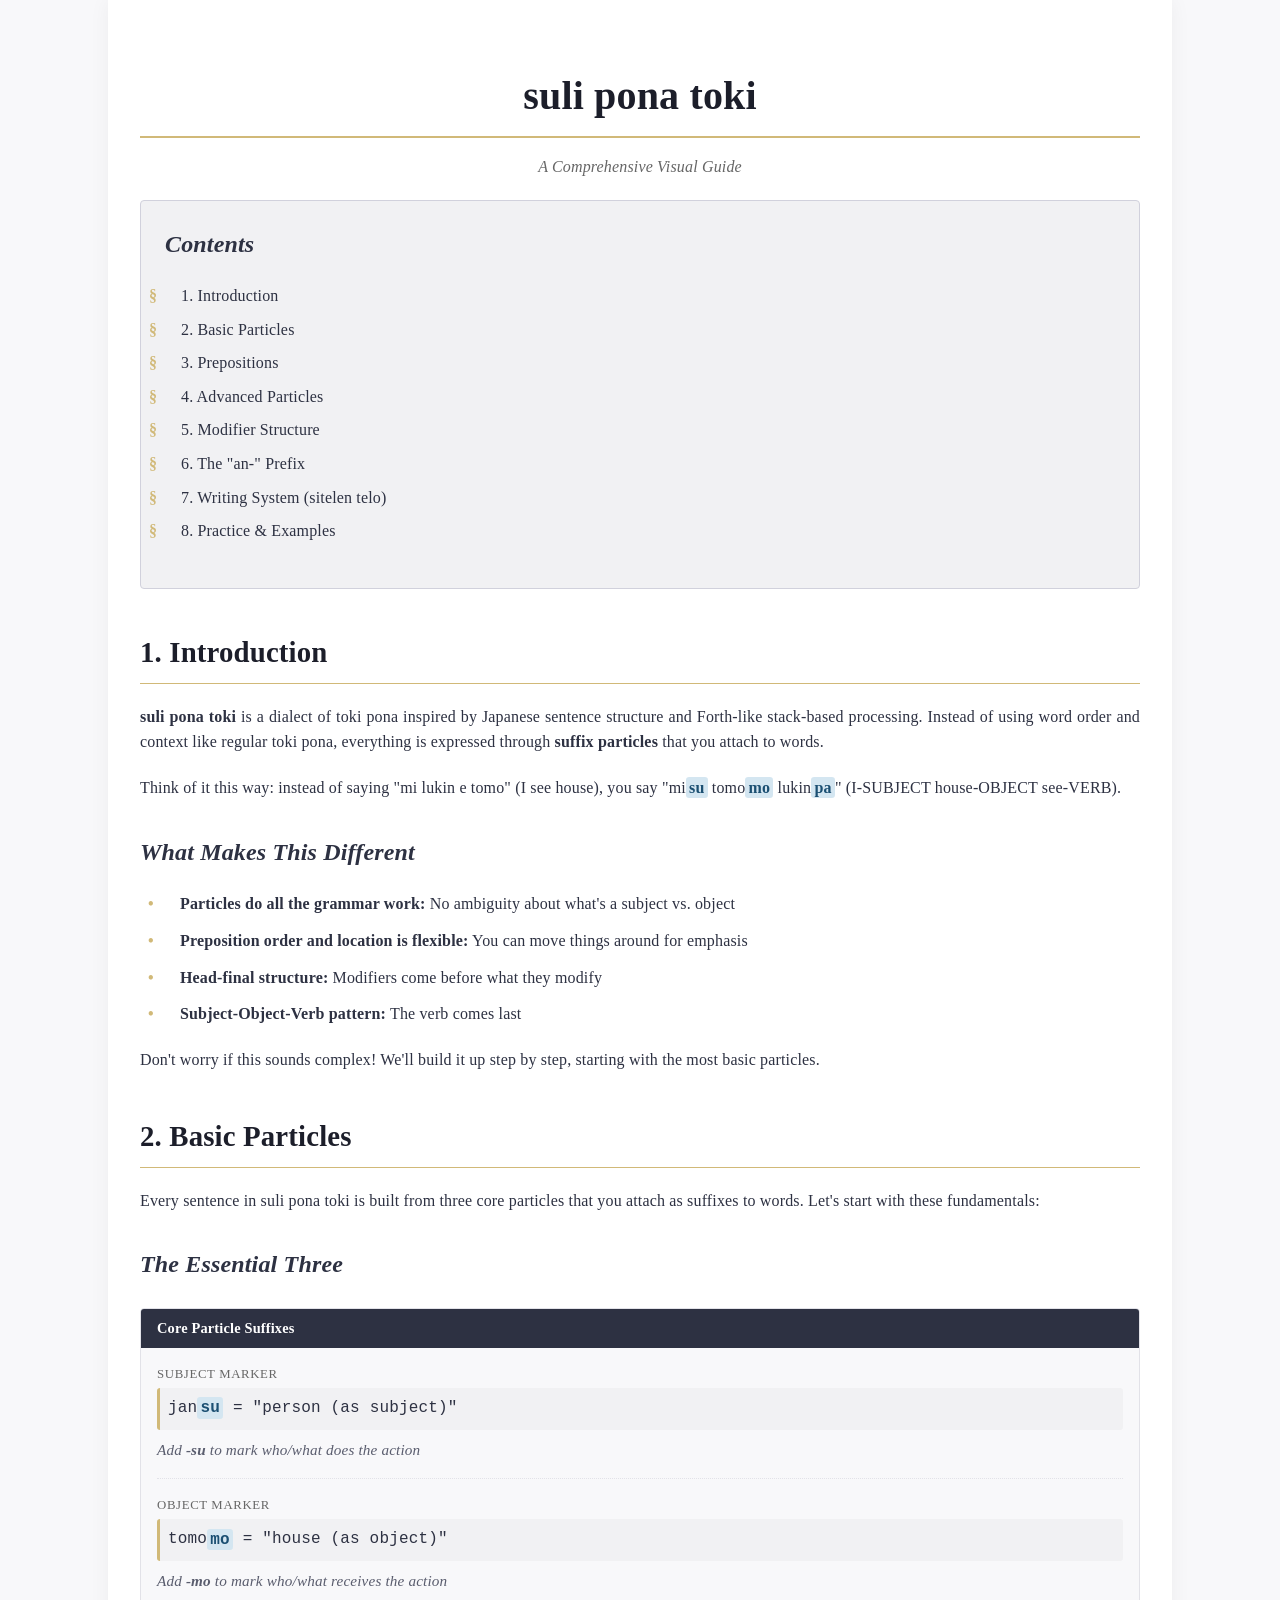
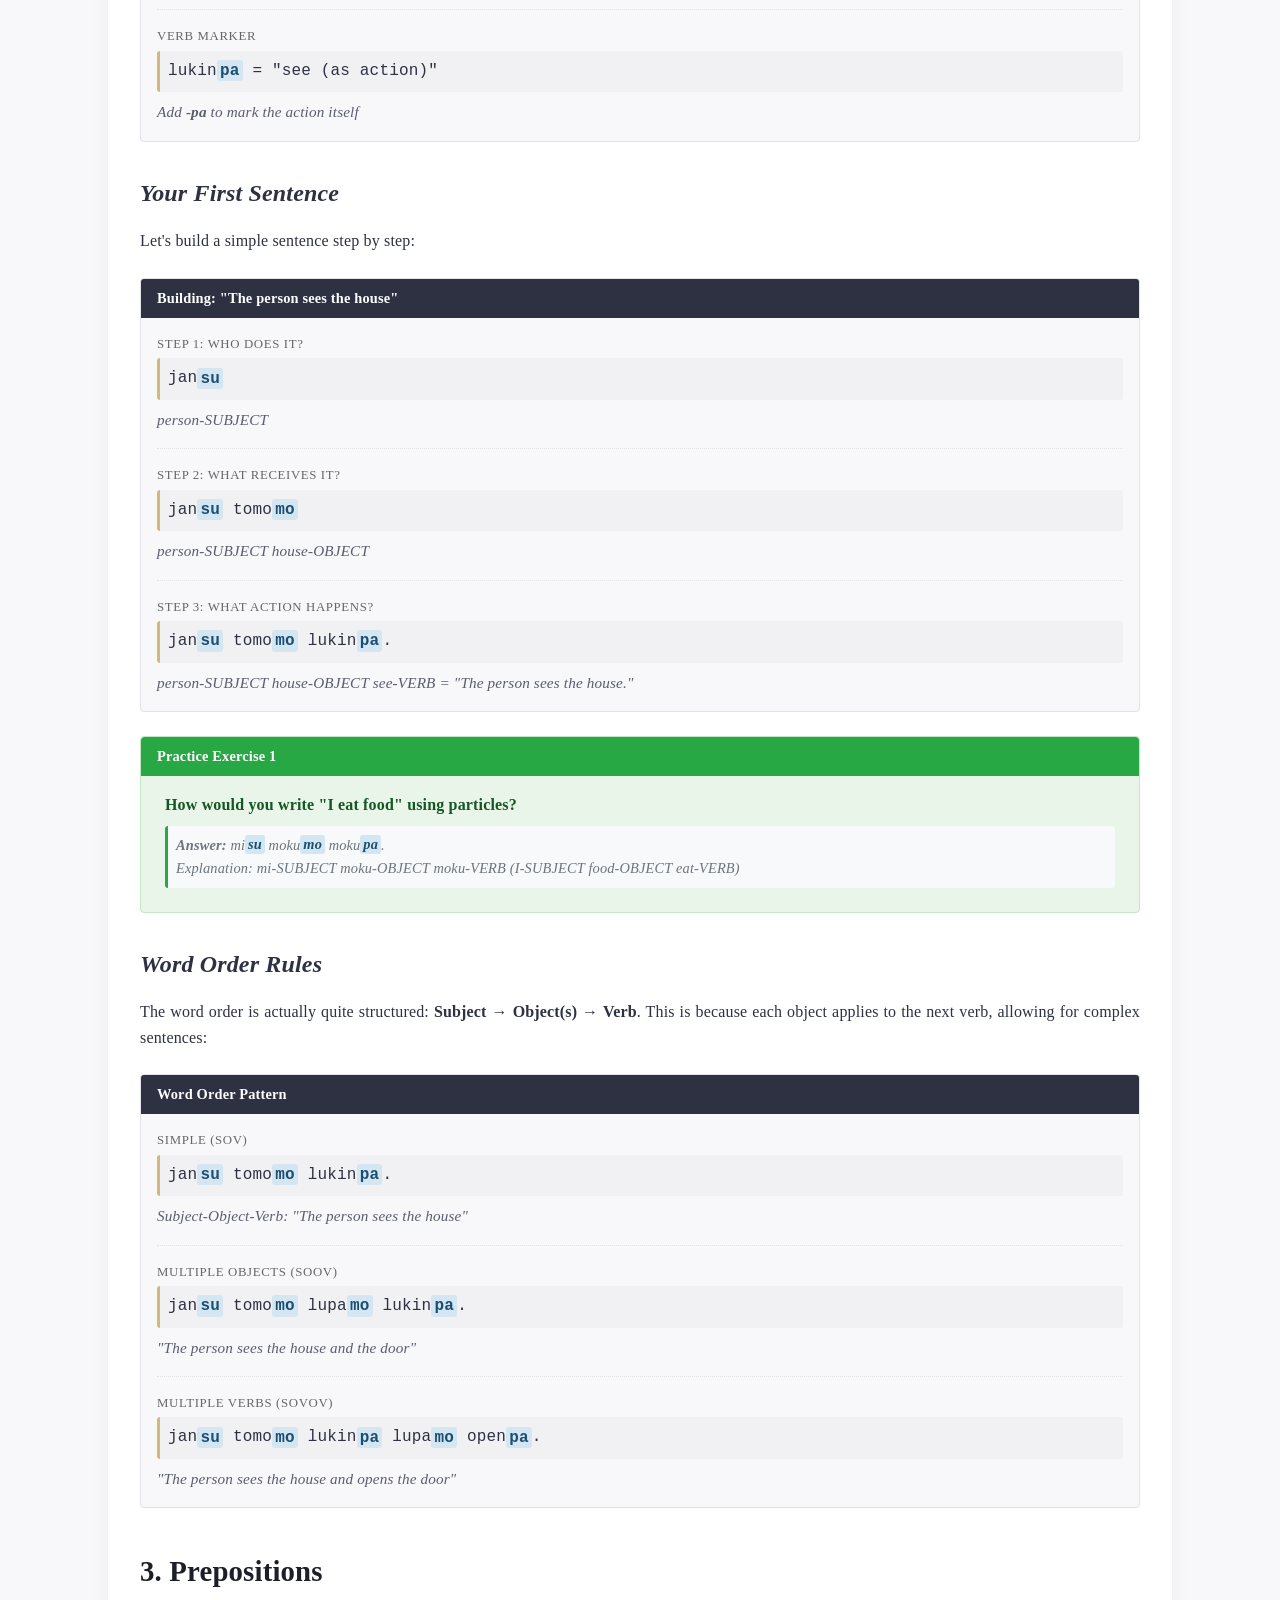
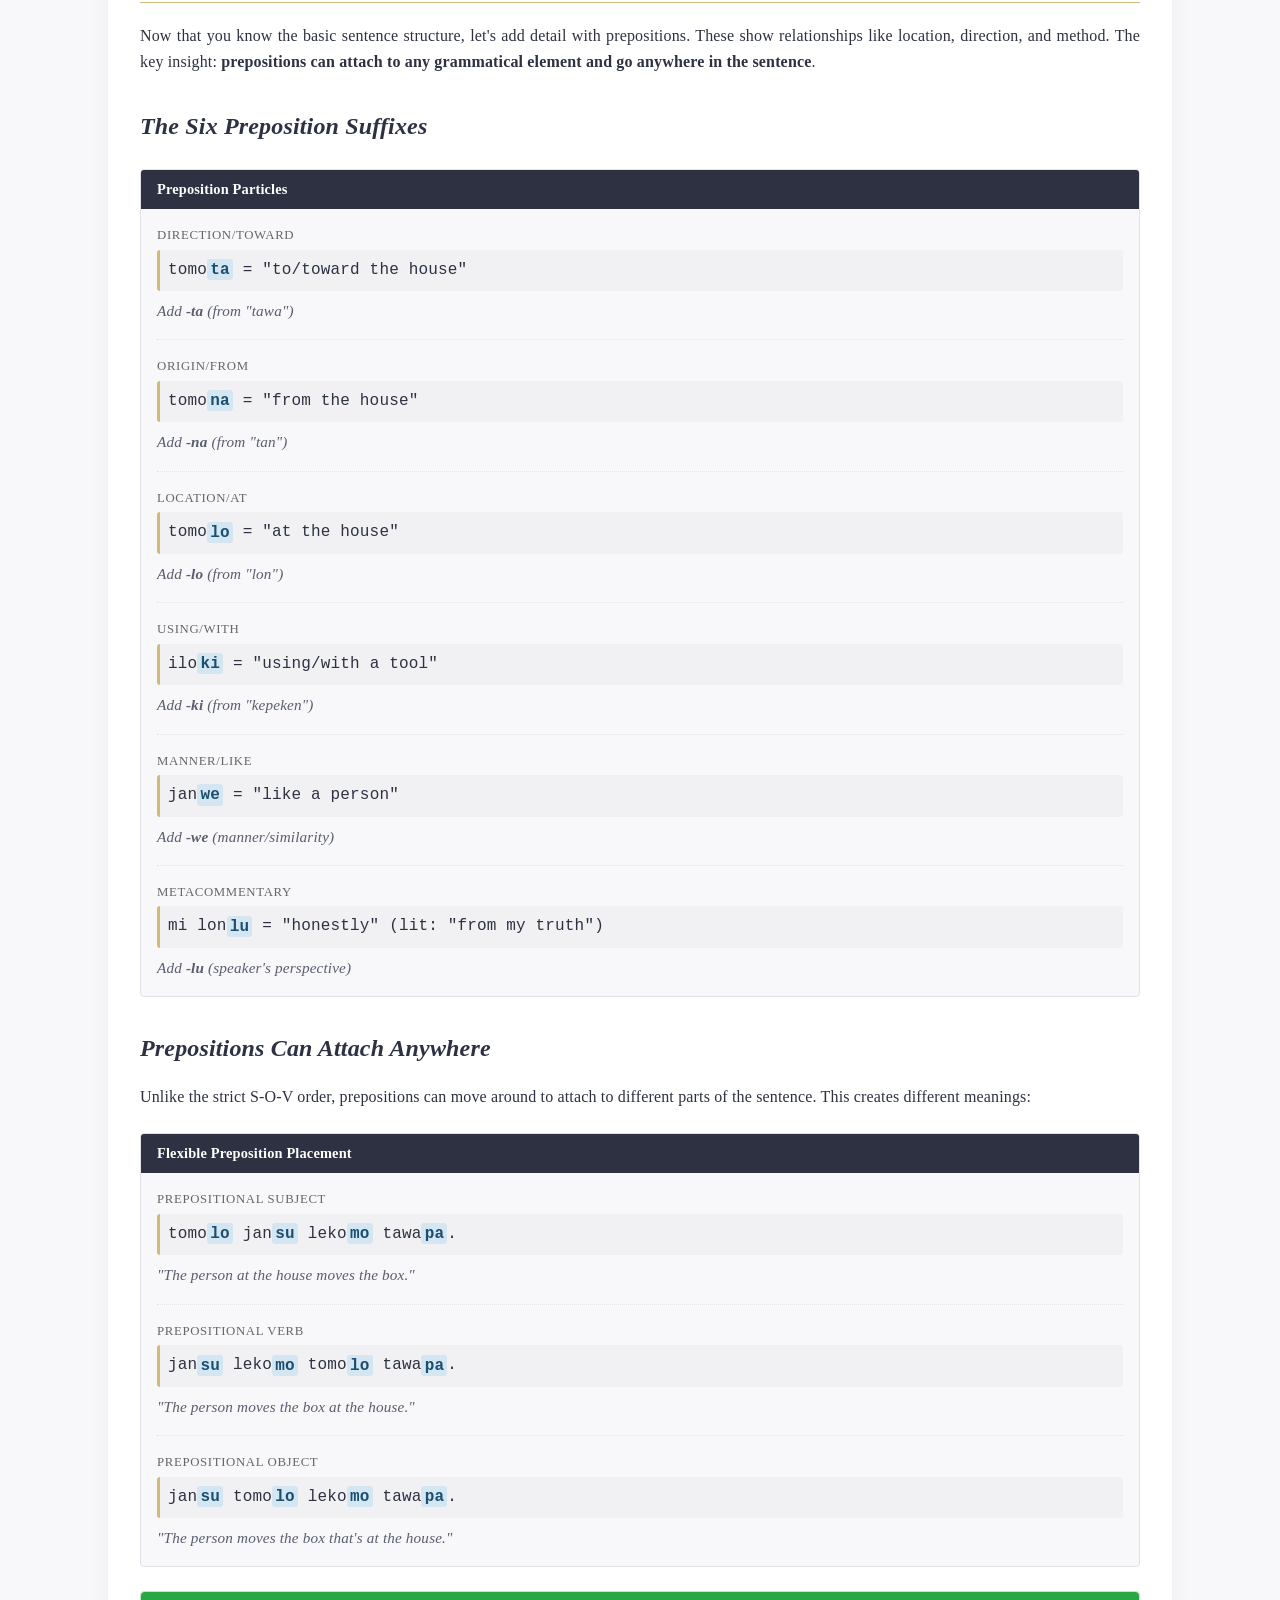
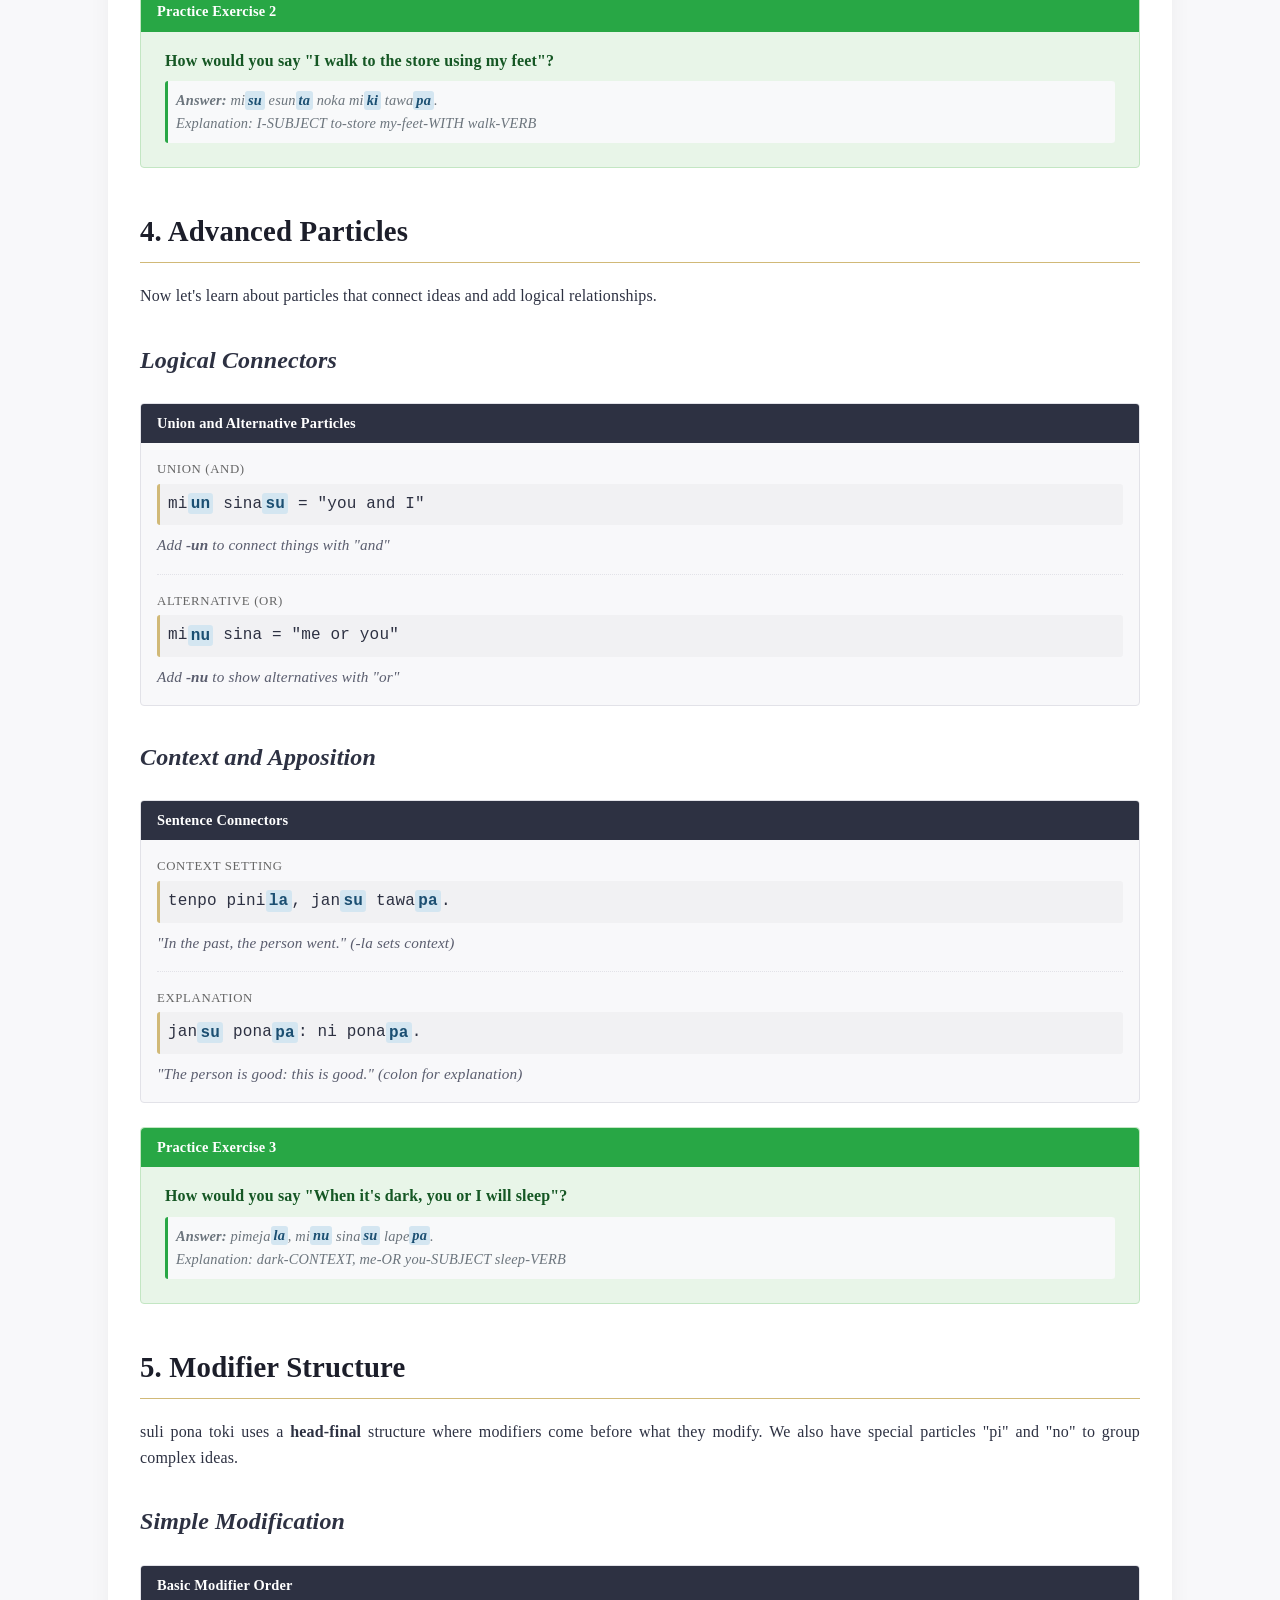
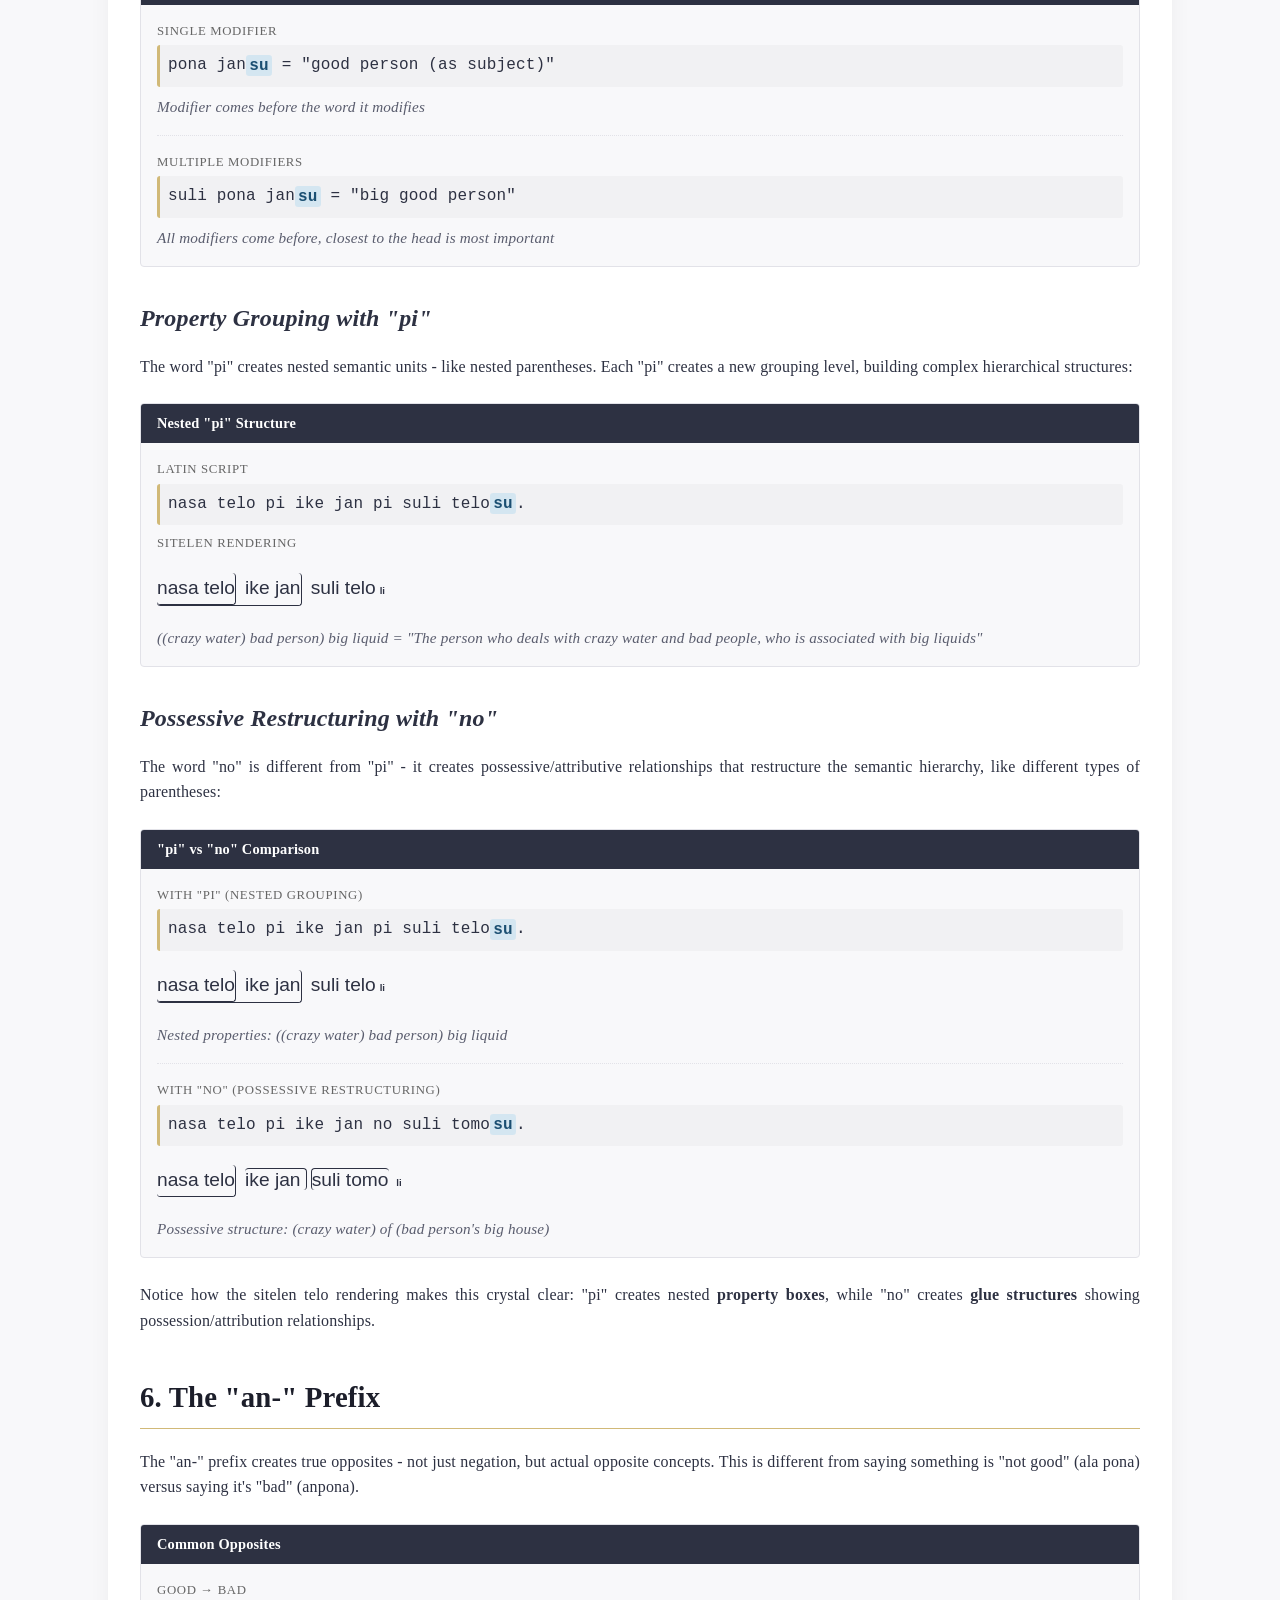
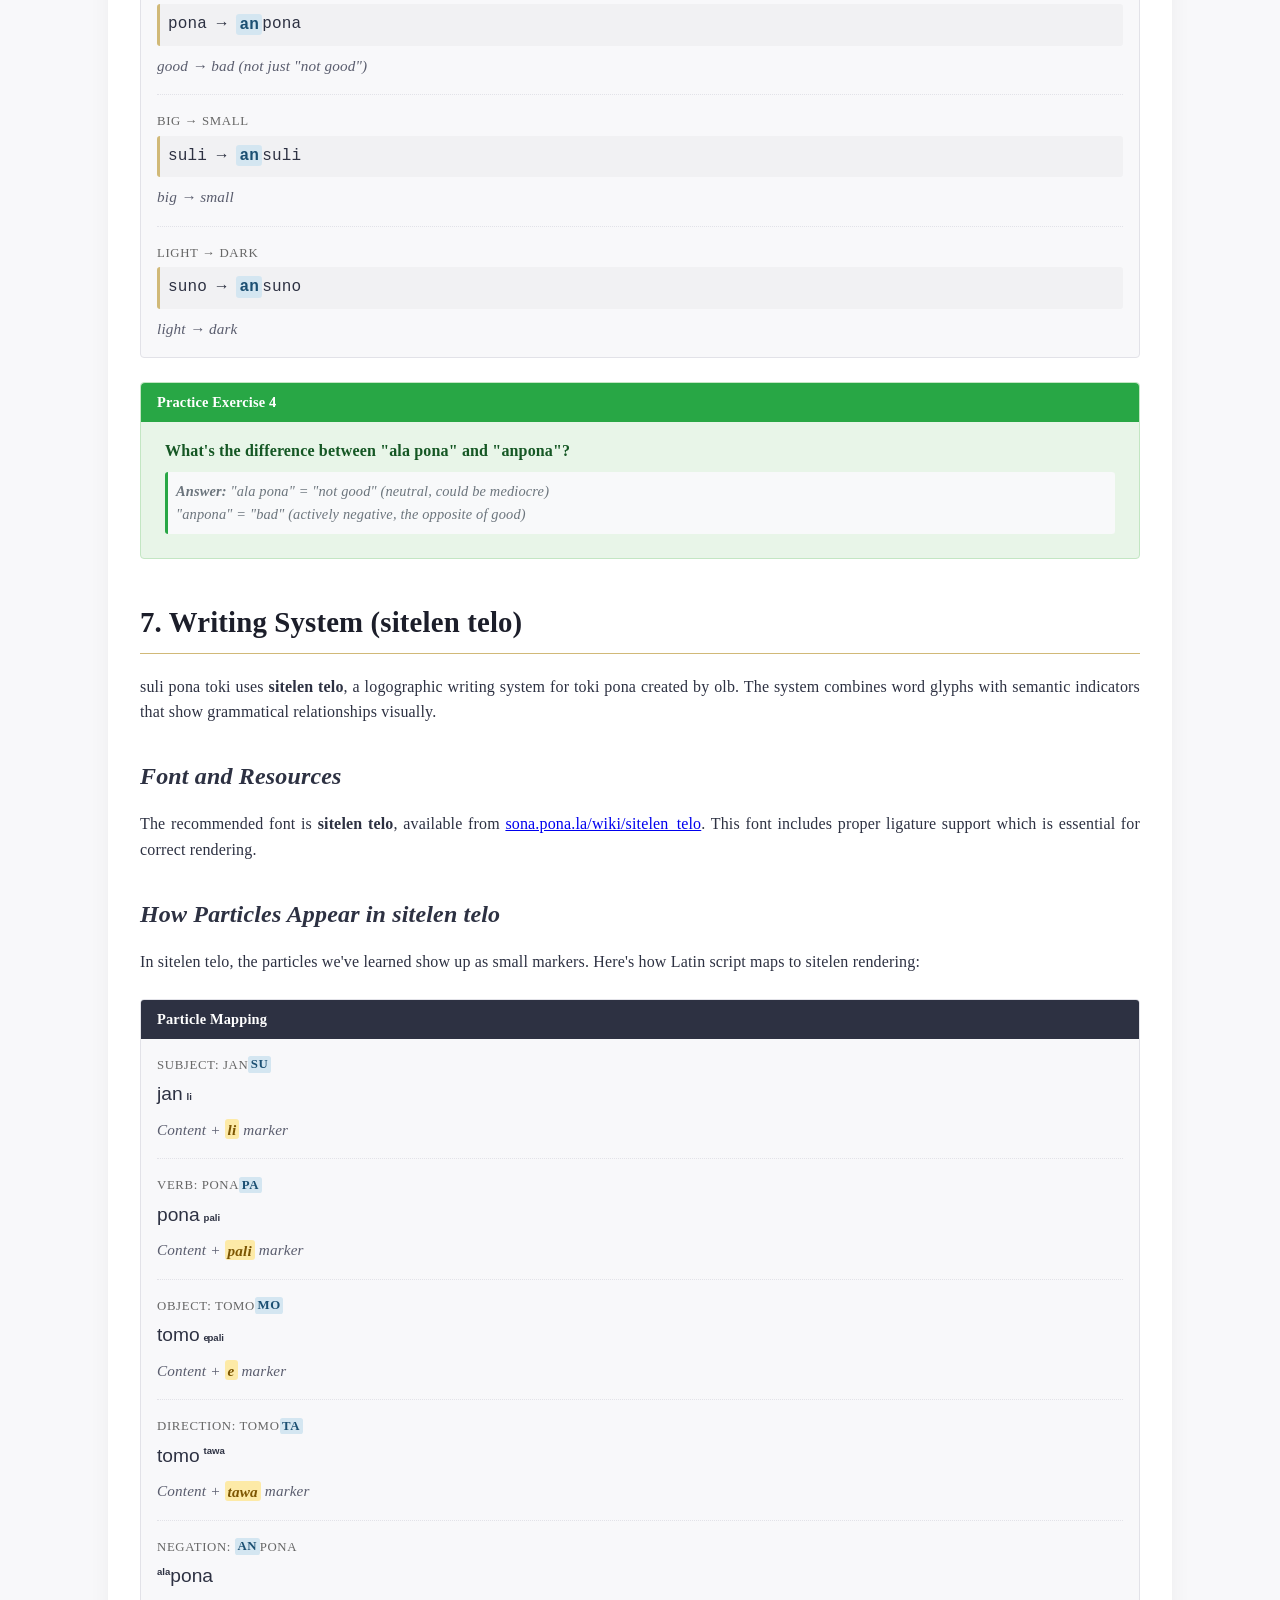
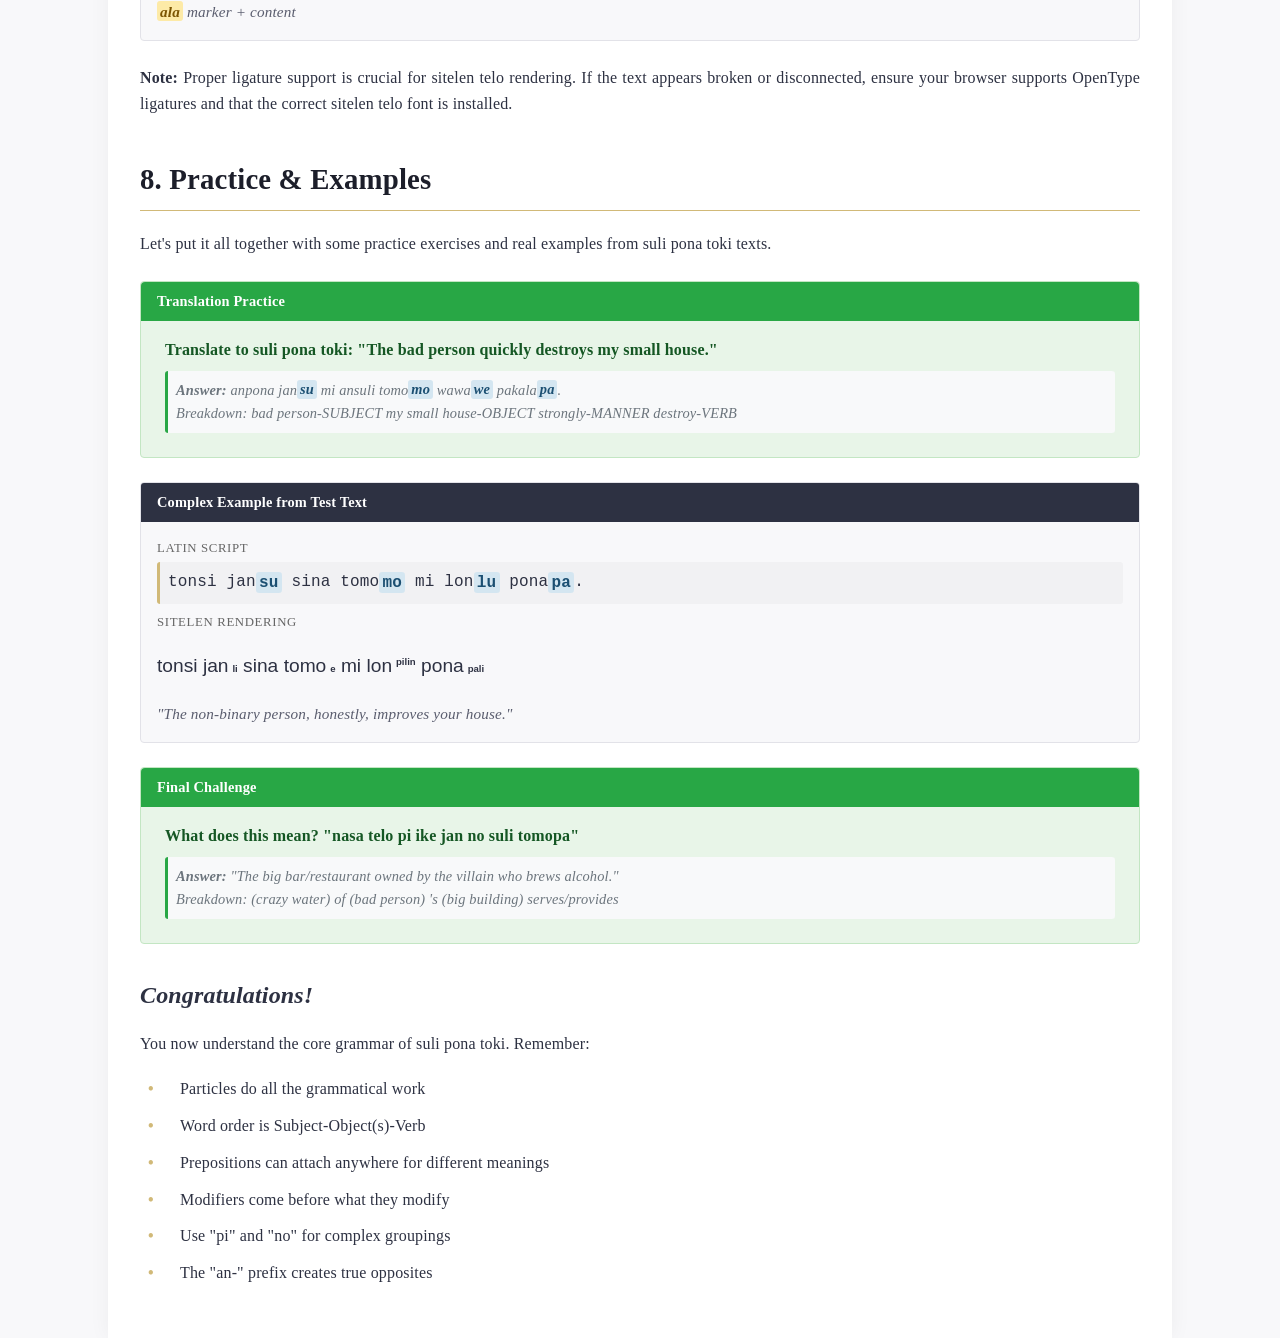
==== commit 05f88676: "Good" ====
--- a/index.html
+++ b/index.html
@@ -1,5 +1,6 @@
 <!DOCTYPE html>
 <html lang="en">
+
 <head>
     <meta charset="UTF-8">
     <meta name="viewport" content="width=device-width, initial-scale=1.0">
@@ -38,7 +39,12 @@
         }
 
         /* Typography */
-        h1, h2, h3, h4, h5, h6 {
+        h1,
+        h2,
+        h3,
+        h4,
+        h5,
+        h6 {
             font-family: var(--sans-font);
             font-weight: 600;
             color: #1c1e2a;
@@ -411,6 +417,7 @@
         }
     </style>
 </head>
+
 <body>
     <div class="container">
         <h1>suli pona toki</h1>
@@ -439,15 +446,17 @@
         </p>
 
         <p>
-            Think of it this way: instead of saying "mi lukin e tomo" (I see house), you say 
-            "mi<span class="particle-latin">su</span> tomo<span class="particle-latin">mo</span> lukin<span class="particle-latin">pa</span>" 
+            Think of it this way: instead of saying "mi lukin e tomo" (I see house), you say
+            "mi<span class="particle-latin">su</span> tomo<span class="particle-latin">mo</span> lukin<span
+                class="particle-latin">pa</span>"
             (I-SUBJECT house-OBJECT see-VERB).
         </p>
 
         <h3>What Makes This Different</h3>
         <ul>
             <li><strong>Particles do all the grammar work:</strong> No ambiguity about what's a subject vs. object</li>
-            <li><strong>Word order is flexible:</strong> You can move things around for emphasis</li>
+            <li><strong>Preposition order and location is flexible:</strong> You can move things around for emphasis
+            </li>
             <li><strong>Head-final structure:</strong> Modifiers come before what they modify</li>
             <li><strong>Subject-Object-Verb pattern:</strong> The verb comes last</li>
         </ul>
@@ -458,7 +467,7 @@
 
         <h2 id="basic-particles">2. Basic Particles</h2>
         <p>
-            Every sentence in suli pona toki is built from three core particles that you attach as suffixes to words. 
+            Every sentence in suli pona toki is built from three core particles that you attach as suffixes to words.
             Let's start with these fundamentals:
         </p>
 
@@ -497,12 +506,14 @@
                 </div>
                 <div class="example-row">
                     <div class="example-label">Step 2: What receives it?</div>
-                    <div class="latin-text">jan<span class="particle-latin">su</span> tomo<span class="particle-latin">mo</span></div>
+                    <div class="latin-text">jan<span class="particle-latin">su</span> tomo<span
+                            class="particle-latin">mo</span></div>
                     <div class="explanation">person-SUBJECT house-OBJECT</div>
                 </div>
                 <div class="example-row">
                     <div class="example-label">Step 3: What action happens?</div>
-                    <div class="latin-text">jan<span class="particle-latin">su</span> tomo<span class="particle-latin">mo</span> lukin<span class="particle-latin">pa</span>.</div>
+                    <div class="latin-text">jan<span class="particle-latin">su</span> tomo<span
+                            class="particle-latin">mo</span> lukin<span class="particle-latin">pa</span>.</div>
                     <div class="explanation">person-SUBJECT house-OBJECT see-VERB = "The person sees the house."</div>
                 </div>
             </div>
@@ -512,14 +523,15 @@
             <div class="exercise-header">Practice Exercise 1</div>
             <div class="exercise-question">How would you write "I eat food" using particles?</div>
             <div class="exercise-answer">
-                <strong>Answer:</strong> mi<span class="particle-latin">su</span> moku<span class="particle-latin">mo</span> moku<span class="particle-latin">pa</span>.<br>
+                <strong>Answer:</strong> mi<span class="particle-latin">su</span> moku<span
+                    class="particle-latin">mo</span> moku<span class="particle-latin">pa</span>.<br>
                 <em>Explanation:</em> mi-SUBJECT moku-OBJECT moku-VERB (I-SUBJECT food-OBJECT eat-VERB)
             </div>
         </div>
 
         <h3>Word Order Rules</h3>
         <p>
-            The word order is actually quite structured: <strong>Subject → Object(s) → Verb</strong>. 
+            The word order is actually quite structured: <strong>Subject → Object(s) → Verb</strong>.
             This is because each object applies to the next verb, allowing for complex sentences:
         </p>
 
@@ -528,17 +540,22 @@
             <div class="example-content">
                 <div class="example-row">
                     <div class="example-label">Simple (SOV)</div>
-                    <div class="latin-text">jan<span class="particle-latin">su</span> tomo<span class="particle-latin">mo</span> lukin<span class="particle-latin">pa</span>.</div>
+                    <div class="latin-text">jan<span class="particle-latin">su</span> tomo<span
+                            class="particle-latin">mo</span> lukin<span class="particle-latin">pa</span>.</div>
                     <div class="explanation">Subject-Object-Verb: "The person sees the house"</div>
                 </div>
                 <div class="example-row">
                     <div class="example-label">Multiple Objects (SOOV)</div>
-                    <div class="latin-text">jan<span class="particle-latin">su</span> tomo<span class="particle-latin">mo</span> lupa<span class="particle-latin">mo</span> lukin<span class="particle-latin">pa</span>.</div>
+                    <div class="latin-text">jan<span class="particle-latin">su</span> tomo<span
+                            class="particle-latin">mo</span> lupa<span class="particle-latin">mo</span> lukin<span
+                            class="particle-latin">pa</span>.</div>
                     <div class="explanation">"The person sees the house and the door"</div>
                 </div>
                 <div class="example-row">
                     <div class="example-label">Multiple Verbs (SOVOV)</div>
-                    <div class="latin-text">jan<span class="particle-latin">su</span> tomo<span class="particle-latin">mo</span> lukin<span class="particle-latin">pa</span> lupa<span class="particle-latin">mo</span> open<span class="particle-latin">pa</span>.</div>
+                    <div class="latin-text">jan<span class="particle-latin">su</span> tomo<span
+                            class="particle-latin">mo</span> lukin<span class="particle-latin">pa</span> lupa<span
+                            class="particle-latin">mo</span> open<span class="particle-latin">pa</span>.</div>
                     <div class="explanation">"The person sees the house and opens the door"</div>
                 </div>
             </div>
@@ -546,8 +563,8 @@
 
         <h2 id="prepositions">3. Prepositions</h2>
         <p>
-            Now that you know the basic sentence structure, let's add detail with prepositions. 
-            These show relationships like location, direction, and method. The key insight: 
+            Now that you know the basic sentence structure, let's add detail with prepositions.
+            These show relationships like location, direction, and method. The key insight:
             <strong>prepositions can attach to any grammatical element and go anywhere in the sentence</strong>.
         </p>
 
@@ -582,7 +599,8 @@
                 </div>
                 <div class="example-row">
                     <div class="example-label">Metacommentary</div>
-                    <div class="latin-text">mi lon<span class="particle-latin">lu</span> = "honestly" (lit: "from my truth")</div>
+                    <div class="latin-text">mi lon<span class="particle-latin">lu</span> = "honestly" (lit: "from my
+                        truth")</div>
                     <div class="explanation">Add <strong>-lu</strong> (speaker's perspective)</div>
                 </div>
             </div>
@@ -590,7 +608,7 @@
 
         <h3>Prepositions Can Attach Anywhere</h3>
         <p>
-            Unlike the strict S-O-V order, prepositions can move around to attach to different 
+            Unlike the strict S-O-V order, prepositions can move around to attach to different
             parts of the sentence. This creates different meanings:
         </p>
 
@@ -599,17 +617,23 @@
             <div class="example-content">
                 <div class="example-row">
                     <div class="example-label">Prepositional Subject</div>
-                    <div class="latin-text">tomo<span class="particle-latin">lo</span> jan<span class="particle-latin">su</span> leko<span class="particle-latin">mo</span> tawa<span class="particle-latin">pa</span>.</div>
+                    <div class="latin-text">tomo<span class="particle-latin">lo</span> jan<span
+                            class="particle-latin">su</span> leko<span class="particle-latin">mo</span> tawa<span
+                            class="particle-latin">pa</span>.</div>
                     <div class="explanation">"The person at the house moves the box."</div>
                 </div>
                 <div class="example-row">
                     <div class="example-label">Prepositional Verb</div>
-                    <div class="latin-text">jan<span class="particle-latin">su</span> leko<span class="particle-latin">mo</span> tomo<span class="particle-latin">lo</span> tawa<span class="particle-latin">pa</span>.</div>
+                    <div class="latin-text">jan<span class="particle-latin">su</span> leko<span
+                            class="particle-latin">mo</span> tomo<span class="particle-latin">lo</span> tawa<span
+                            class="particle-latin">pa</span>.</div>
                     <div class="explanation">"The person moves the box at the house."</div>
                 </div>
                 <div class="example-row">
                     <div class="example-label">Prepositional Object</div>
-                    <div class="latin-text">jan<span class="particle-latin">su</span> tomo<span class="particle-latin">lo</span> leko<span class="particle-latin">mo</span> tawa<span class="particle-latin">pa</span>.</div>
+                    <div class="latin-text">jan<span class="particle-latin">su</span> tomo<span
+                            class="particle-latin">lo</span> leko<span class="particle-latin">mo</span> tawa<span
+                            class="particle-latin">pa</span>.</div>
                     <div class="explanation">"The person moves the box that's at the house."</div>
                 </div>
             </div>
@@ -619,7 +643,9 @@
             <div class="exercise-header">Practice Exercise 2</div>
             <div class="exercise-question">How would you say "I walk to the store using my feet"?</div>
             <div class="exercise-answer">
-                <strong>Answer:</strong> mi<span class="particle-latin">su</span> esun<span class="particle-latin">ta</span> noka mi<span class="particle-latin">ki</span> tawa<span class="particle-latin">pa</span>.<br>
+                <strong>Answer:</strong> mi<span class="particle-latin">su</span> esun<span
+                    class="particle-latin">ta</span> noka mi<span class="particle-latin">ki</span> tawa<span
+                    class="particle-latin">pa</span>.<br>
                 <em>Explanation:</em> I-SUBJECT to-store my-feet-WITH walk-VERB
             </div>
         </div>
@@ -635,7 +661,8 @@
             <div class="example-content">
                 <div class="example-row">
                     <div class="example-label">Union (and)</div>
-                    <div class="latin-text">mi<span class="particle-latin">un</span> sina<span class="particle-latin">su</span> = "you and I"</div>
+                    <div class="latin-text">mi<span class="particle-latin">un</span> sina<span
+                            class="particle-latin">su</span> = "you and I"</div>
                     <div class="explanation">Add <strong>-un</strong> to connect things with "and"</div>
                 </div>
                 <div class="example-row">
@@ -652,12 +679,14 @@
             <div class="example-content">
                 <div class="example-row">
                     <div class="example-label">Context Setting</div>
-                    <div class="latin-text">tenpo pini<span class="particle-latin">la</span>, jan<span class="particle-latin">su</span> tawa<span class="particle-latin">pa</span>.</div>
+                    <div class="latin-text">tenpo pini<span class="particle-latin">la</span>, jan<span
+                            class="particle-latin">su</span> tawa<span class="particle-latin">pa</span>.</div>
                     <div class="explanation">"In the past, the person went." (-la sets context)</div>
                 </div>
                 <div class="example-row">
                     <div class="example-label">Explanation</div>
-                    <div class="latin-text">jan<span class="particle-latin">su</span> pona<span class="particle-latin">pa</span>: ni pona<span class="particle-latin">pa</span>.</div>
+                    <div class="latin-text">jan<span class="particle-latin">su</span> pona<span
+                            class="particle-latin">pa</span>: ni pona<span class="particle-latin">pa</span>.</div>
                     <div class="explanation">"The person is good: this is good." (colon for explanation)</div>
                 </div>
             </div>
@@ -667,14 +696,16 @@
             <div class="exercise-header">Practice Exercise 3</div>
             <div class="exercise-question">How would you say "When it's dark, you or I will sleep"?</div>
             <div class="exercise-answer">
-                <strong>Answer:</strong> pimeja<span class="particle-latin">la</span>, mi<span class="particle-latin">nu</span> sina<span class="particle-latin">su</span> lape<span class="particle-latin">pa</span>.<br>
+                <strong>Answer:</strong> pimeja<span class="particle-latin">la</span>, mi<span
+                    class="particle-latin">nu</span> sina<span class="particle-latin">su</span> lape<span
+                    class="particle-latin">pa</span>.<br>
                 <em>Explanation:</em> dark-CONTEXT, me-OR you-SUBJECT sleep-VERB
             </div>
         </div>
 
         <h2 id="modifiers">5. Modifier Structure</h2>
         <p>
-            suli pona toki uses a <strong>head-final</strong> structure where modifiers come before 
+            suli pona toki uses a <strong>head-final</strong> structure where modifiers come before
             what they modify. We also have special particles "pi" and "no" to group complex ideas.
         </p>
 
@@ -684,12 +715,14 @@
             <div class="example-content">
                 <div class="example-row">
                     <div class="example-label">Single Modifier</div>
-                    <div class="latin-text">pona jan<span class="particle-latin">su</span> = "good person (as subject)"</div>
+                    <div class="latin-text">pona jan<span class="particle-latin">su</span> = "good person (as subject)"
+                    </div>
                     <div class="explanation">Modifier comes before the word it modifies</div>
                 </div>
                 <div class="example-row">
                     <div class="example-label">Multiple Modifiers</div>
-                    <div class="latin-text">suli pona jan<span class="particle-latin">su</span> = "big good person"</div>
+                    <div class="latin-text">suli pona jan<span class="particle-latin">su</span> = "big good person"
+                    </div>
                     <div class="explanation">All modifiers come before, closest to the head is most important</div>
                 </div>
             </div>
@@ -697,7 +730,7 @@
 
         <h3>Property Grouping with "pi"</h3>
         <p>
-            The word "pi" creates nested semantic units - like nested parentheses. Each "pi" 
+            The word "pi" creates nested semantic units - like nested parentheses. Each "pi"
             creates a new grouping level, building complex hierarchical structures:
         </p>
 
@@ -706,19 +739,35 @@
             <div class="example-content">
                 <div class="example-row">
                     <div class="example-label">Latin Script</div>
-                    <div class="latin-text">nasa telo pi ike jan pi suli telo<span class="particle-latin">su</span>.</div>
+                    <div class="latin-text">nasa telo pi ike jan pi suli telo<span class="particle-latin">su</span>.
+                    </div>
                     <div class="example-label">Sitelen Rendering</div>
                     <div class="sitelen-text suli-pona-toki">
-                        <p><sentence><subject><property><property><contentleaf>nasa</contentleaf><contentleaf>telo</contentleaf></property><contentleaf>ike</contentleaf><contentleaf>jan</contentleaf></property><contentleaf>suli</contentleaf><contentleaf>telo</contentleaf></subject></sentence>
-                    </div>
-                    <div class="explanation">((crazy water) bad person) big liquid = "The person who deals with crazy water and bad people, who is associated with big liquids"</div>
+                        <p>
+                            <sentence>
+                                <subject>
+                                    <property>
+                                        <property>
+                                            <contentleaf>nasa</contentleaf>
+                                            <contentleaf>telo</contentleaf>
+                                        </property>
+                                        <contentleaf>ike</contentleaf>
+                                        <contentleaf>jan</contentleaf>
+                                    </property>
+                                    <contentleaf>suli</contentleaf>
+                                    <contentleaf>telo</contentleaf>
+                                </subject>
+                            </sentence>
+                    </div>
+                    <div class="explanation">((crazy water) bad person) big liquid = "The person who deals with crazy
+                        water and bad people, who is associated with big liquids"</div>
                 </div>
             </div>
         </div>
 
         <h3>Possessive Restructuring with "no"</h3>
         <p>
-            The word "no" is different from "pi" - it creates possessive/attributive relationships 
+            The word "no" is different from "pi" - it creates possessive/attributive relationships
             that restructure the semantic hierarchy, like different types of parentheses:
         </p>
 
@@ -727,17 +776,51 @@
             <div class="example-content">
                 <div class="example-row">
                     <div class="example-label">With "pi" (nested grouping)</div>
-                    <div class="latin-text">nasa telo pi ike jan pi suli telo<span class="particle-latin">su</span>.</div>
+                    <div class="latin-text">nasa telo pi ike jan pi suli telo<span class="particle-latin">su</span>.
+                    </div>
                     <div class="sitelen-text suli-pona-toki">
-                        <p><sentence><subject><property><property><contentleaf>nasa</contentleaf><contentleaf>telo</contentleaf></property><contentleaf>ike</contentleaf><contentleaf>jan</contentleaf></property><contentleaf>suli</contentleaf><contentleaf>telo</contentleaf></subject></sentence>
+                        <p>
+                            <sentence>
+                                <subject>
+                                    <property>
+                                        <property>
+                                            <contentleaf>nasa</contentleaf>
+                                            <contentleaf>telo</contentleaf>
+                                        </property>
+                                        <contentleaf>ike</contentleaf>
+                                        <contentleaf>jan</contentleaf>
+                                    </property>
+                                    <contentleaf>suli</contentleaf>
+                                    <contentleaf>telo</contentleaf>
+                                </subject>
+                            </sentence>
                     </div>
                     <div class="explanation">Nested properties: ((crazy water) bad person) big liquid</div>
                 </div>
                 <div class="example-row">
                     <div class="example-label">With "no" (possessive restructuring)</div>
-                    <div class="latin-text">nasa telo pi ike jan no suli tomo<span class="particle-latin">su</span>.</div>
+                    <div class="latin-text">nasa telo pi ike jan no suli tomo<span class="particle-latin">su</span>.
+                    </div>
                     <div class="sitelen-text suli-pona-toki">
-                        <p><sentence><subject><property><contentleaf>nasa</contentleaf><contentleaf>telo</contentleaf></property><glue><gluetail><contentleaf>ike</contentleaf><contentleaf>jan</contentleaf></gluetail><gluehead><contentleaf>suli</contentleaf><contentleaf>tomo</contentleaf></gluehead></glue></subject></sentence>
+                        <p>
+                            <sentence>
+                                <subject>
+                                    <property>
+                                        <contentleaf>nasa</contentleaf>
+                                        <contentleaf>telo</contentleaf>
+                                    </property>
+                                    <glue>
+                                        <gluetail>
+                                            <contentleaf>ike</contentleaf>
+                                            <contentleaf>jan</contentleaf>
+                                        </gluetail>
+                                        <gluehead>
+                                            <contentleaf>suli</contentleaf>
+                                            <contentleaf>tomo</contentleaf>
+                                        </gluehead>
+                                    </glue>
+                                </subject>
+                            </sentence>
                     </div>
                     <div class="explanation">Possessive structure: (crazy water) of (bad person's big house)</div>
                 </div>
@@ -745,14 +828,14 @@
         </div>
 
         <p>
-            Notice how the sitelen telo rendering makes this crystal clear: "pi" creates nested 
-            <strong>property boxes</strong>, while "no" creates <strong>glue structures</strong> 
+            Notice how the sitelen telo rendering makes this crystal clear: "pi" creates nested
+            <strong>property boxes</strong>, while "no" creates <strong>glue structures</strong>
             showing possession/attribution relationships.
         </p>
 
         <h2 id="prefix">6. The "an-" Prefix</h2>
         <p>
-            The "an-" prefix creates true opposites - not just negation, but actual opposite concepts. 
+            The "an-" prefix creates true opposites - not just negation, but actual opposite concepts.
             This is different from saying something is "not good" (ala pona) versus saying it's "bad" (anpona).
         </p>
 
@@ -788,20 +871,21 @@
 
         <h2 id="writing-system">7. Writing System (sitelen telo)</h2>
         <p>
-            suli pona toki uses <strong>sitelen telo</strong>, a logographic writing system for toki pona created by olb. 
+            suli pona toki uses <strong>sitelen telo</strong>, a logographic writing system for toki pona created by
+            olb.
             The system combines word glyphs with semantic indicators that show grammatical relationships visually.
         </p>
 
         <h3>Font and Resources</h3>
         <p>
-            The recommended font is <strong>sitelen telo</strong>, available from 
-            <a href="https://sona.pona.la/wiki/sitelen_telo">sona.pona.la/wiki/sitelen_telo</a>. 
+            The recommended font is <strong>sitelen telo</strong>, available from
+            <a href="https://sona.pona.la/wiki/sitelen_telo">sona.pona.la/wiki/sitelen_telo</a>.
             This font includes proper ligature support which is essential for correct rendering.
         </p>
 
         <h3>How Particles Appear in sitelen telo</h3>
         <p>
-            In sitelen telo, the particles we've learned show up as small markers. Here's how 
+            In sitelen telo, the particles we've learned show up as small markers. Here's how
             Latin script maps to sitelen rendering:
         </p>
 
@@ -811,28 +895,42 @@
                 <div class="example-row">
                     <div class="example-label">Subject: jan<span class="particle-latin">su</span></div>
                     <div class="sitelen-text suli-pona-toki">
-                        <sentence><subject><contentleaf>jan</contentleaf></subject></sentence>
+                        <sentence>
+                            <subject>
+                                <contentleaf>jan</contentleaf>
+                            </subject>
+                        </sentence>
                     </div>
                     <div class="explanation">Content + <span class="particle-sitelen">li</span> marker</div>
                 </div>
                 <div class="example-row">
                     <div class="example-label">Verb: pona<span class="particle-latin">pa</span></div>
                     <div class="sitelen-text suli-pona-toki">
-                        <sentence><verb><contentleaf>pona</contentleaf></verb></sentence>
+                        <sentence>
+                            <verb>
+                                <contentleaf>pona</contentleaf>
+                            </verb>
+                        </sentence>
                     </div>
                     <div class="explanation">Content + <span class="particle-sitelen">pali</span> marker</div>
                 </div>
                 <div class="example-row">
                     <div class="example-label">Object: tomo<span class="particle-latin">mo</span></div>
                     <div class="sitelen-text suli-pona-toki">
-                        <sentence><verb><object><contentleaf>tomo</contentleaf></object></verb></sentence>
+                        <sentence>
+                            <verb><object>
+                                    <contentleaf>tomo</contentleaf>
+                                </object></verb>
+                        </sentence>
                     </div>
                     <div class="explanation">Content + <span class="particle-sitelen">e</span> marker</div>
                 </div>
                 <div class="example-row">
                     <div class="example-label">Direction: tomo<span class="particle-latin">ta</span></div>
                     <div class="sitelen-text suli-pona-toki">
-                        <preposition type="direction"><contentleaf>tomo</contentleaf></preposition>
+                        <preposition type="direction">
+                            <contentleaf>tomo</contentleaf>
+                        </preposition>
                     </div>
                     <div class="explanation">Content + <span class="particle-sitelen">tawa</span> marker</div>
                 </div>
@@ -847,8 +945,8 @@
         </div>
 
         <p>
-            <strong>Note:</strong> Proper ligature support is crucial for sitelen telo rendering. 
-            If the text appears broken or disconnected, ensure your browser supports OpenType ligatures 
+            <strong>Note:</strong> Proper ligature support is crucial for sitelen telo rendering.
+            If the text appears broken or disconnected, ensure your browser supports OpenType ligatures
             and that the correct sitelen telo font is installed.
         </p>
 
@@ -859,9 +957,12 @@
 
         <div class="exercise">
             <div class="exercise-header">Translation Practice</div>
-            <div class="exercise-question">Translate to suli pona toki: "The bad person quickly destroys my small house."</div>
+            <div class="exercise-question">Translate to suli pona toki: "The bad person quickly destroys my small
+                house."</div>
             <div class="exercise-answer">
-                <strong>Answer:</strong> anpona jan<span class="particle-latin">su</span> mi ansuli tomo<span class="particle-latin">mo</span> wawa<span class="particle-latin">we</span> pakala<span class="particle-latin">pa</span>.<br>
+                <strong>Answer:</strong> anpona jan<span class="particle-latin">su</span> mi ansuli tomo<span
+                    class="particle-latin">mo</span> wawa<span class="particle-latin">we</span> pakala<span
+                    class="particle-latin">pa</span>.<br>
                 <em>Breakdown:</em> bad person-SUBJECT my small house-OBJECT strongly-MANNER destroy-VERB
             </div>
         </div>
@@ -871,10 +972,28 @@
             <div class="example-content">
                 <div class="example-row">
                     <div class="example-label">Latin Script</div>
-                    <div class="latin-text">tonsi jan<span class="particle-latin">su</span> sina tomo<span class="particle-latin">mo</span> mi lon<span class="particle-latin">lu</span> pona<span class="particle-latin">pa</span>.</div>
+                    <div class="latin-text">tonsi jan<span class="particle-latin">su</span> sina tomo<span
+                            class="particle-latin">mo</span> mi lon<span class="particle-latin">lu</span> pona<span
+                            class="particle-latin">pa</span>.</div>
                     <div class="example-label">Sitelen Rendering</div>
                     <div class="sitelen-text suli-pona-toki">
-                        <p><sentence><subject><contentleaf>tonsi</contentleaf><contentleaf>jan</contentleaf></subject><verb><object><contentleaf>sina</contentleaf><contentleaf>tomo</contentleaf></object><preposition type="metacommentary"><contentleaf>mi</contentleaf><contentleaf>lon</contentleaf></preposition><contentleaf>pona</contentleaf></verb></sentence>
+                        <p>
+                            <sentence>
+                                <subject>
+                                    <contentleaf>tonsi</contentleaf>
+                                    <contentleaf>jan</contentleaf>
+                                </subject>
+                                <verb><object>
+                                        <contentleaf>sina</contentleaf>
+                                        <contentleaf>tomo</contentleaf>
+                                    </object>
+                                    <preposition type="metacommentary">
+                                        <contentleaf>mi</contentleaf>
+                                        <contentleaf>lon</contentleaf>
+                                    </preposition>
+                                    <contentleaf>pona</contentleaf>
+                                </verb>
+                            </sentence>
                     </div>
                     <div class="explanation">"The non-binary person, honestly, improves your house."</div>
                 </div>
@@ -902,10 +1021,7 @@
             <li>Use "pi" and "no" for complex groupings</li>
             <li>The "an-" prefix creates true opposites</li>
         </ul>
-
-        <p>
-            Keep practicing, and soon you'll be fluent in this beautifully systematic language!
-        </p>
     </div>
 </body>
+
 </html>
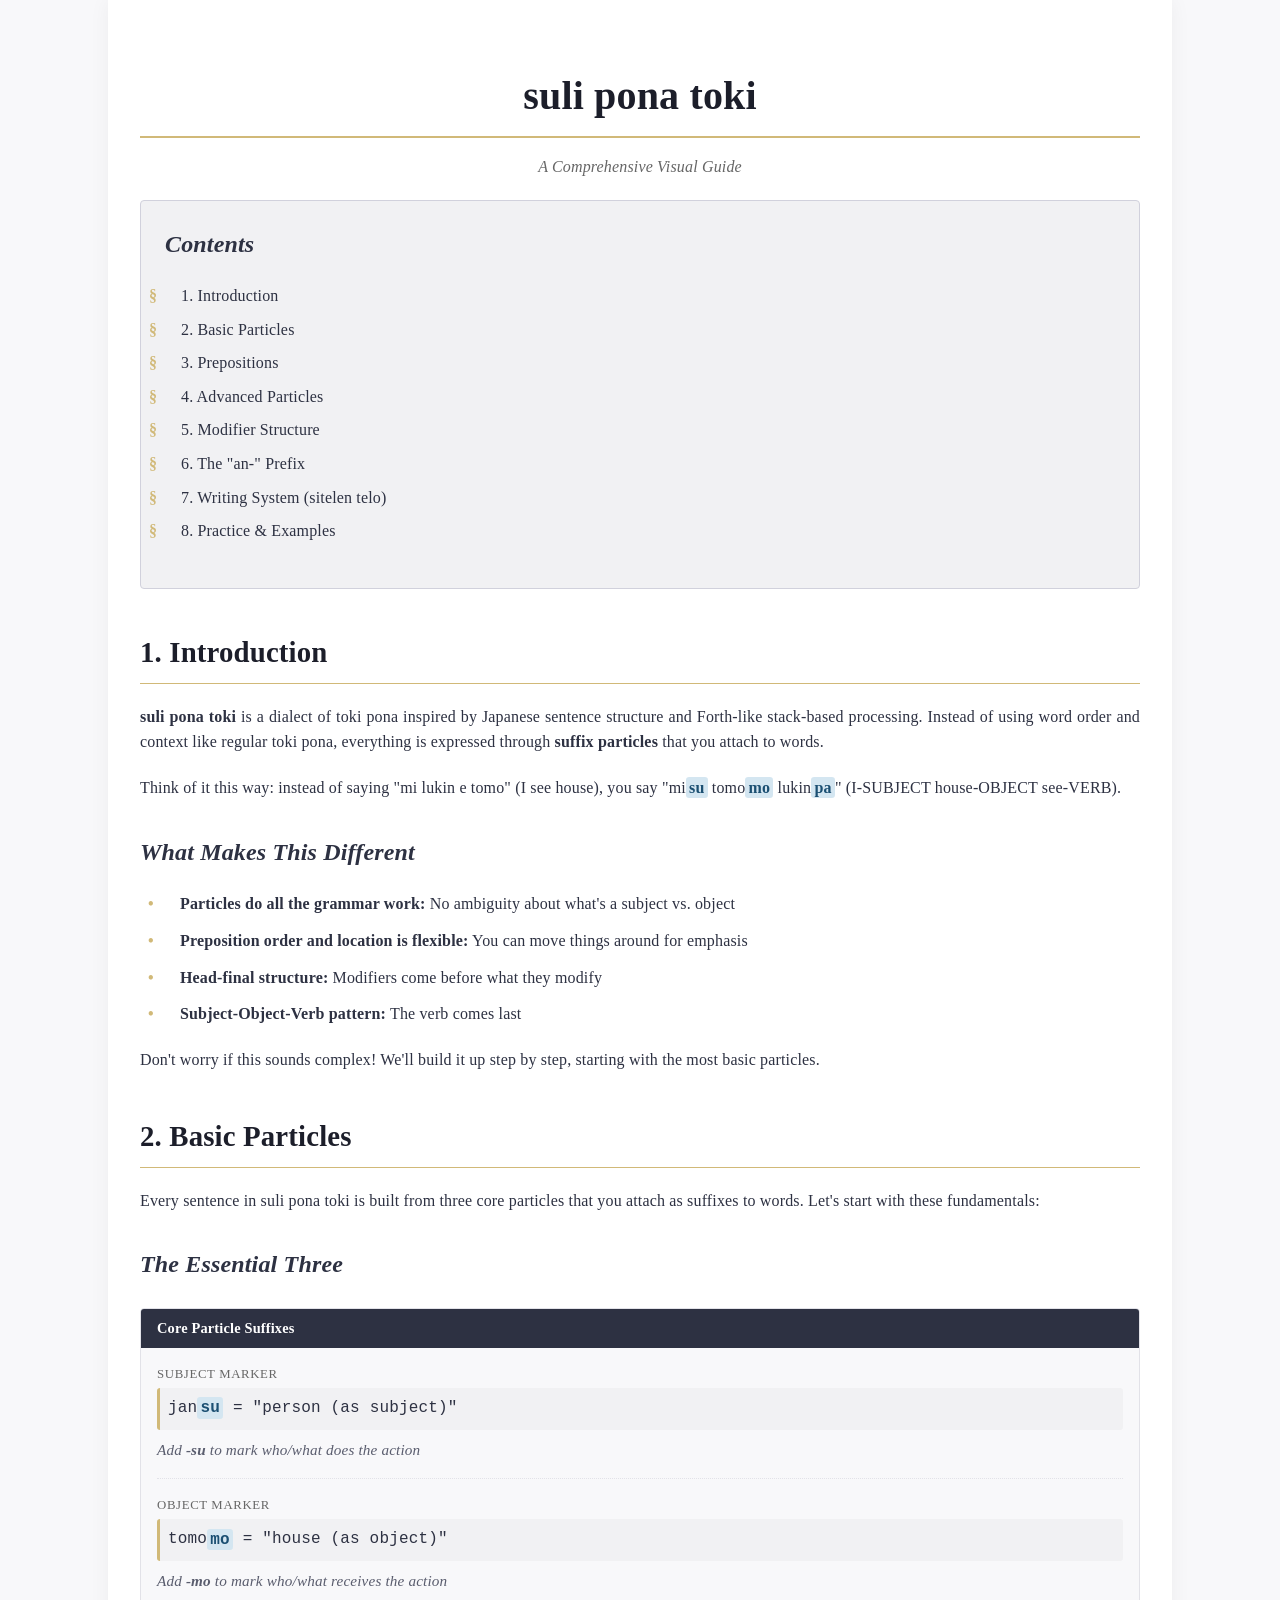
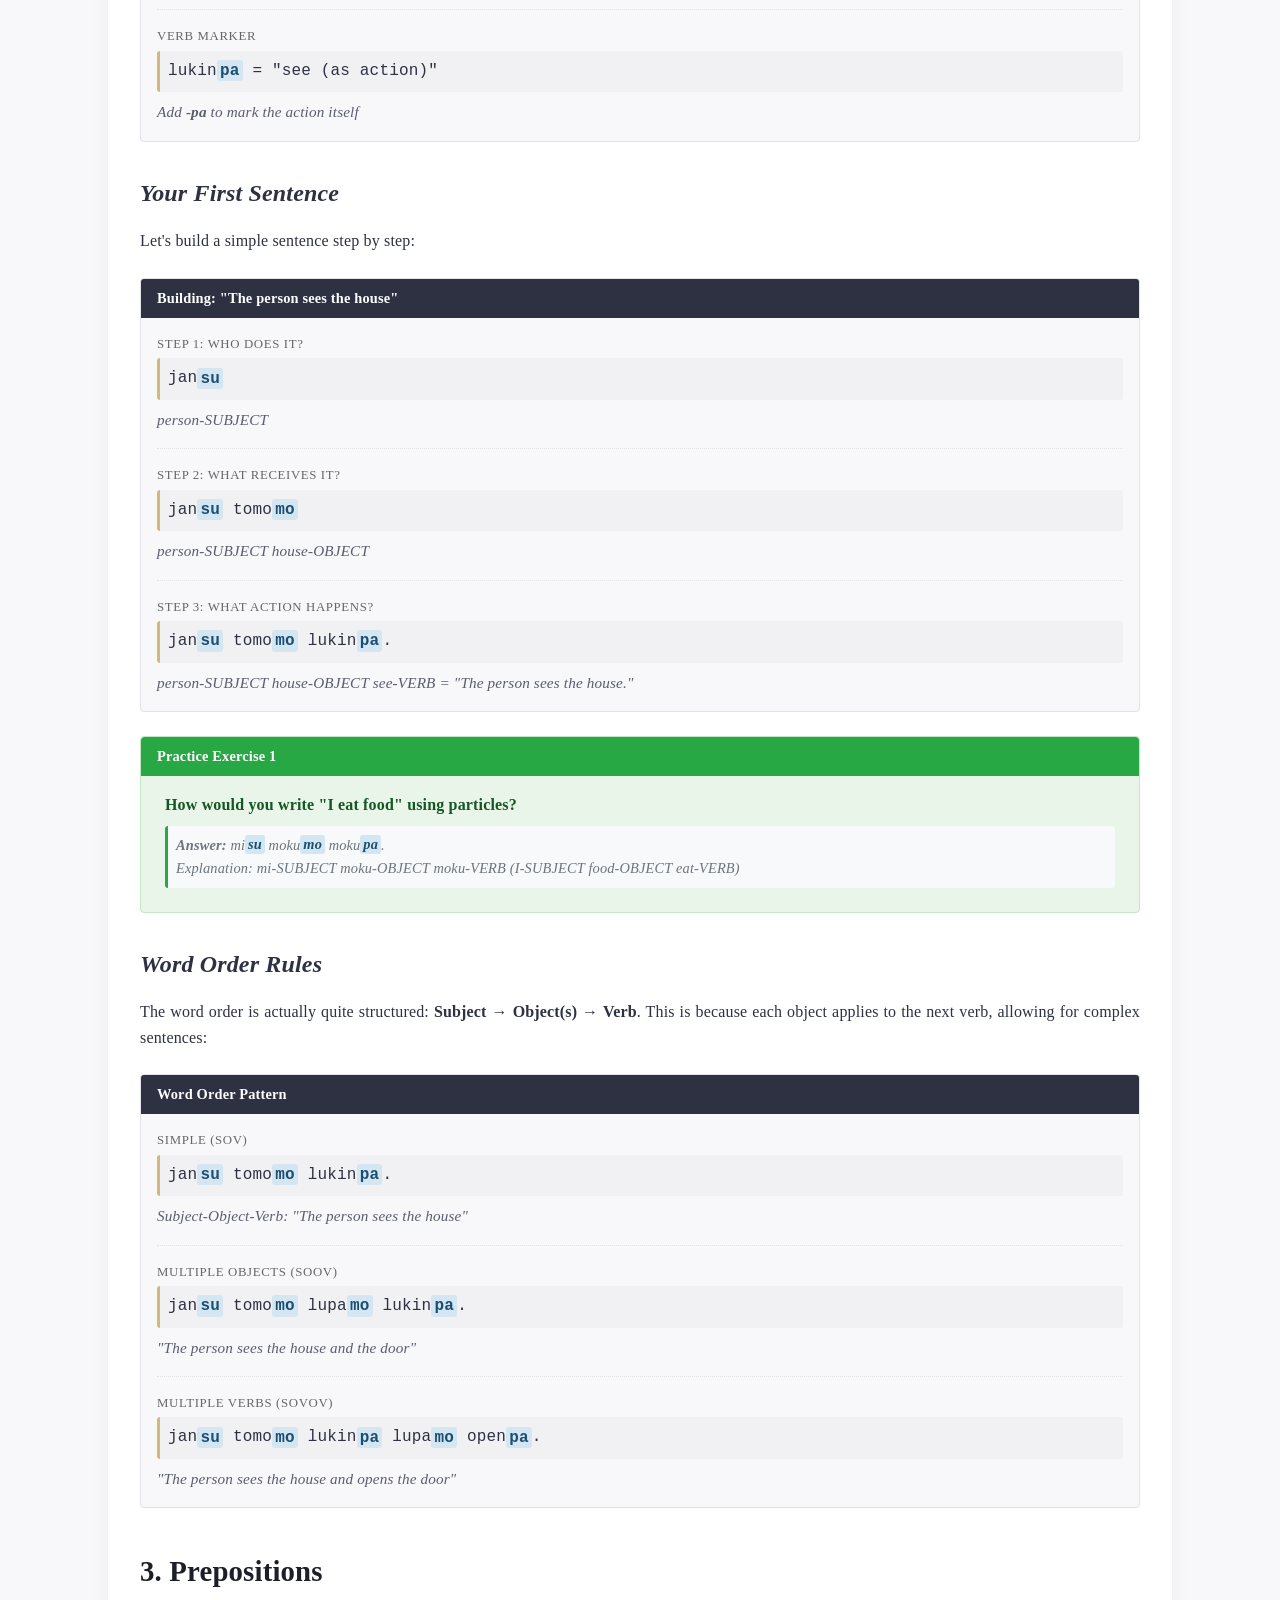
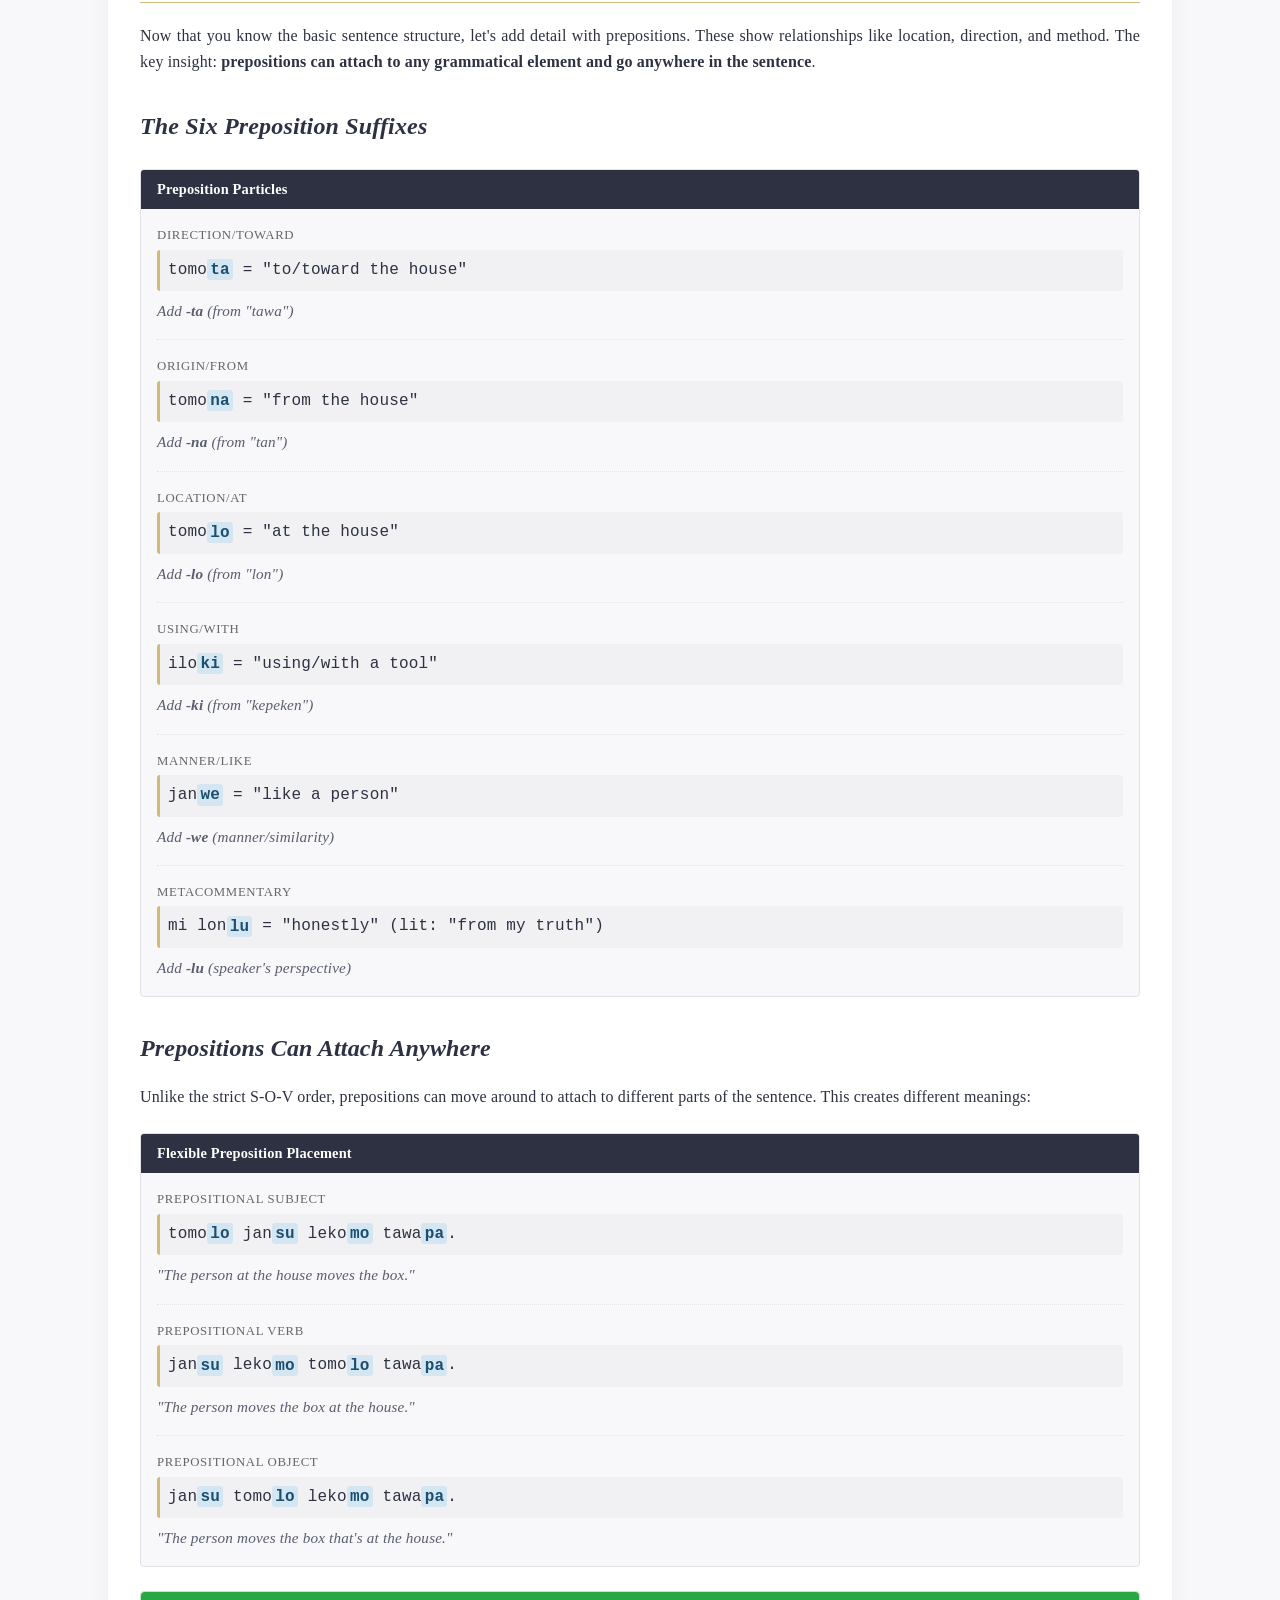
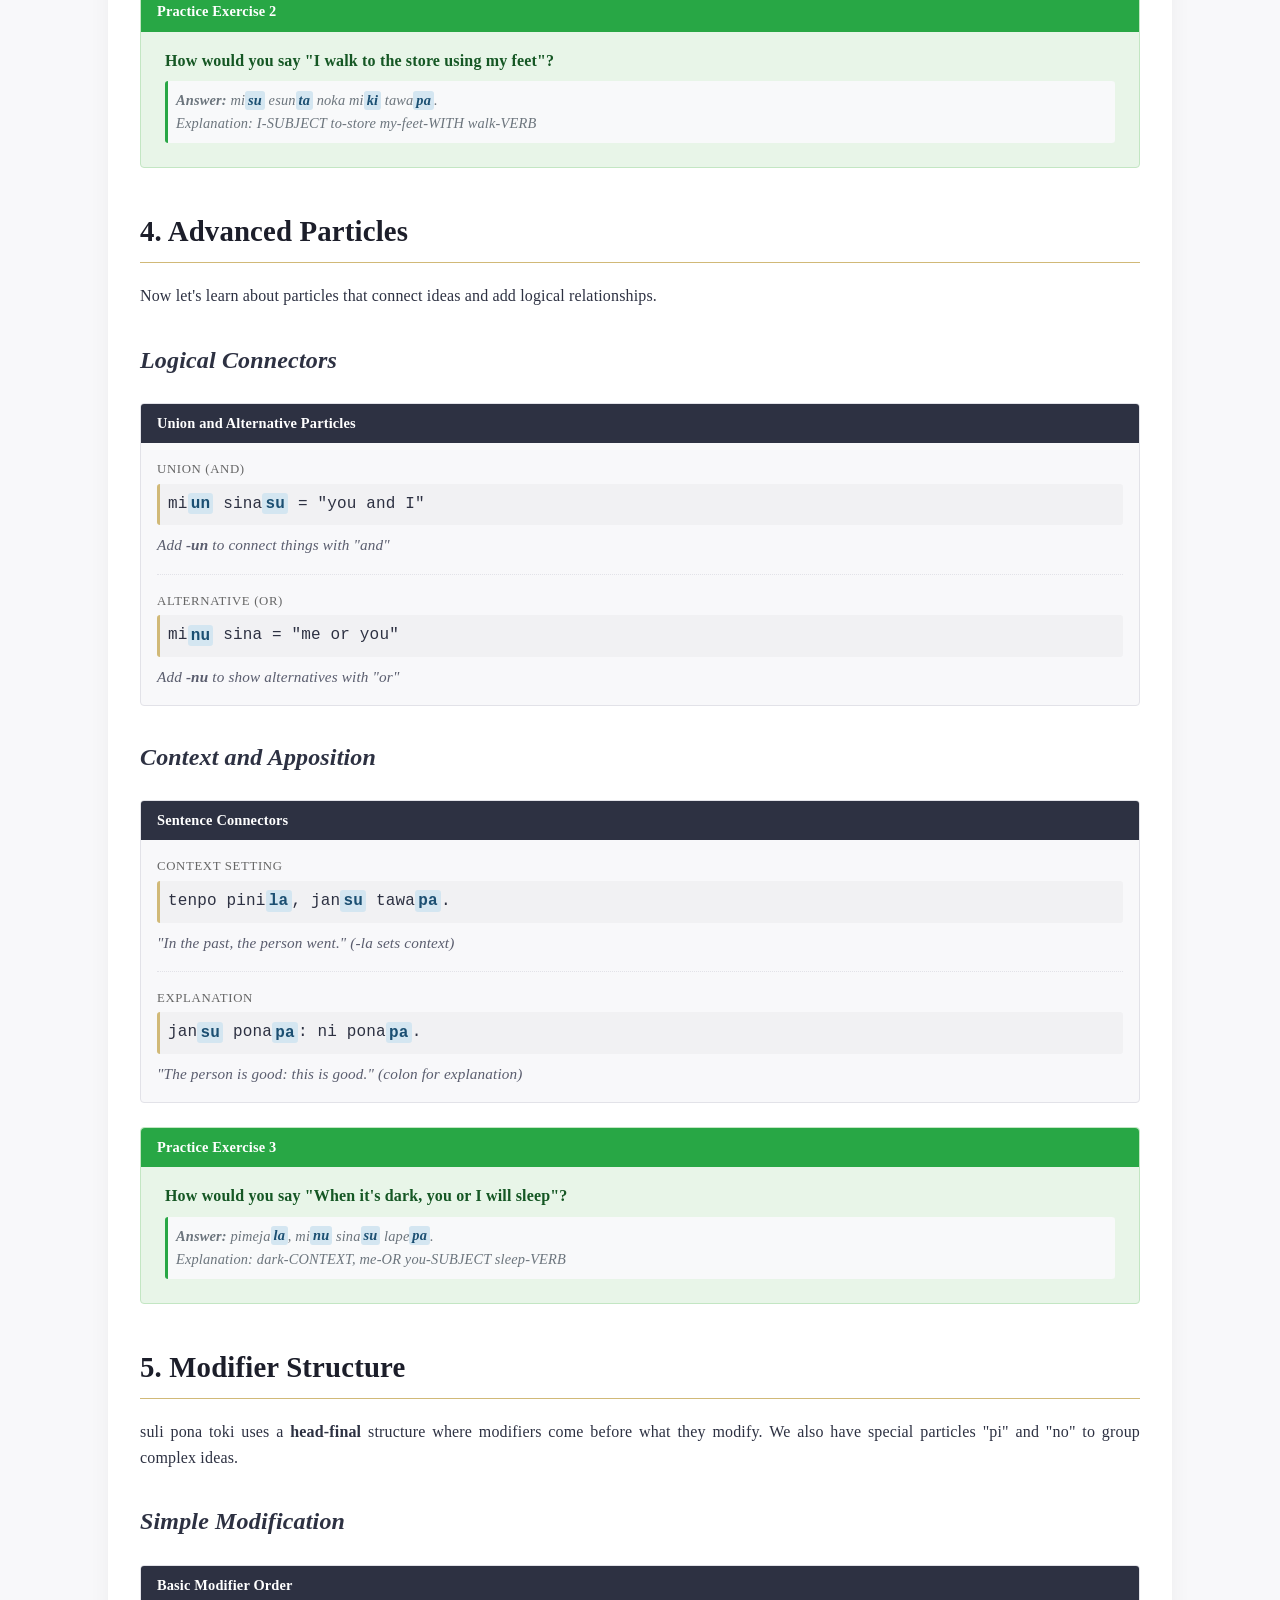
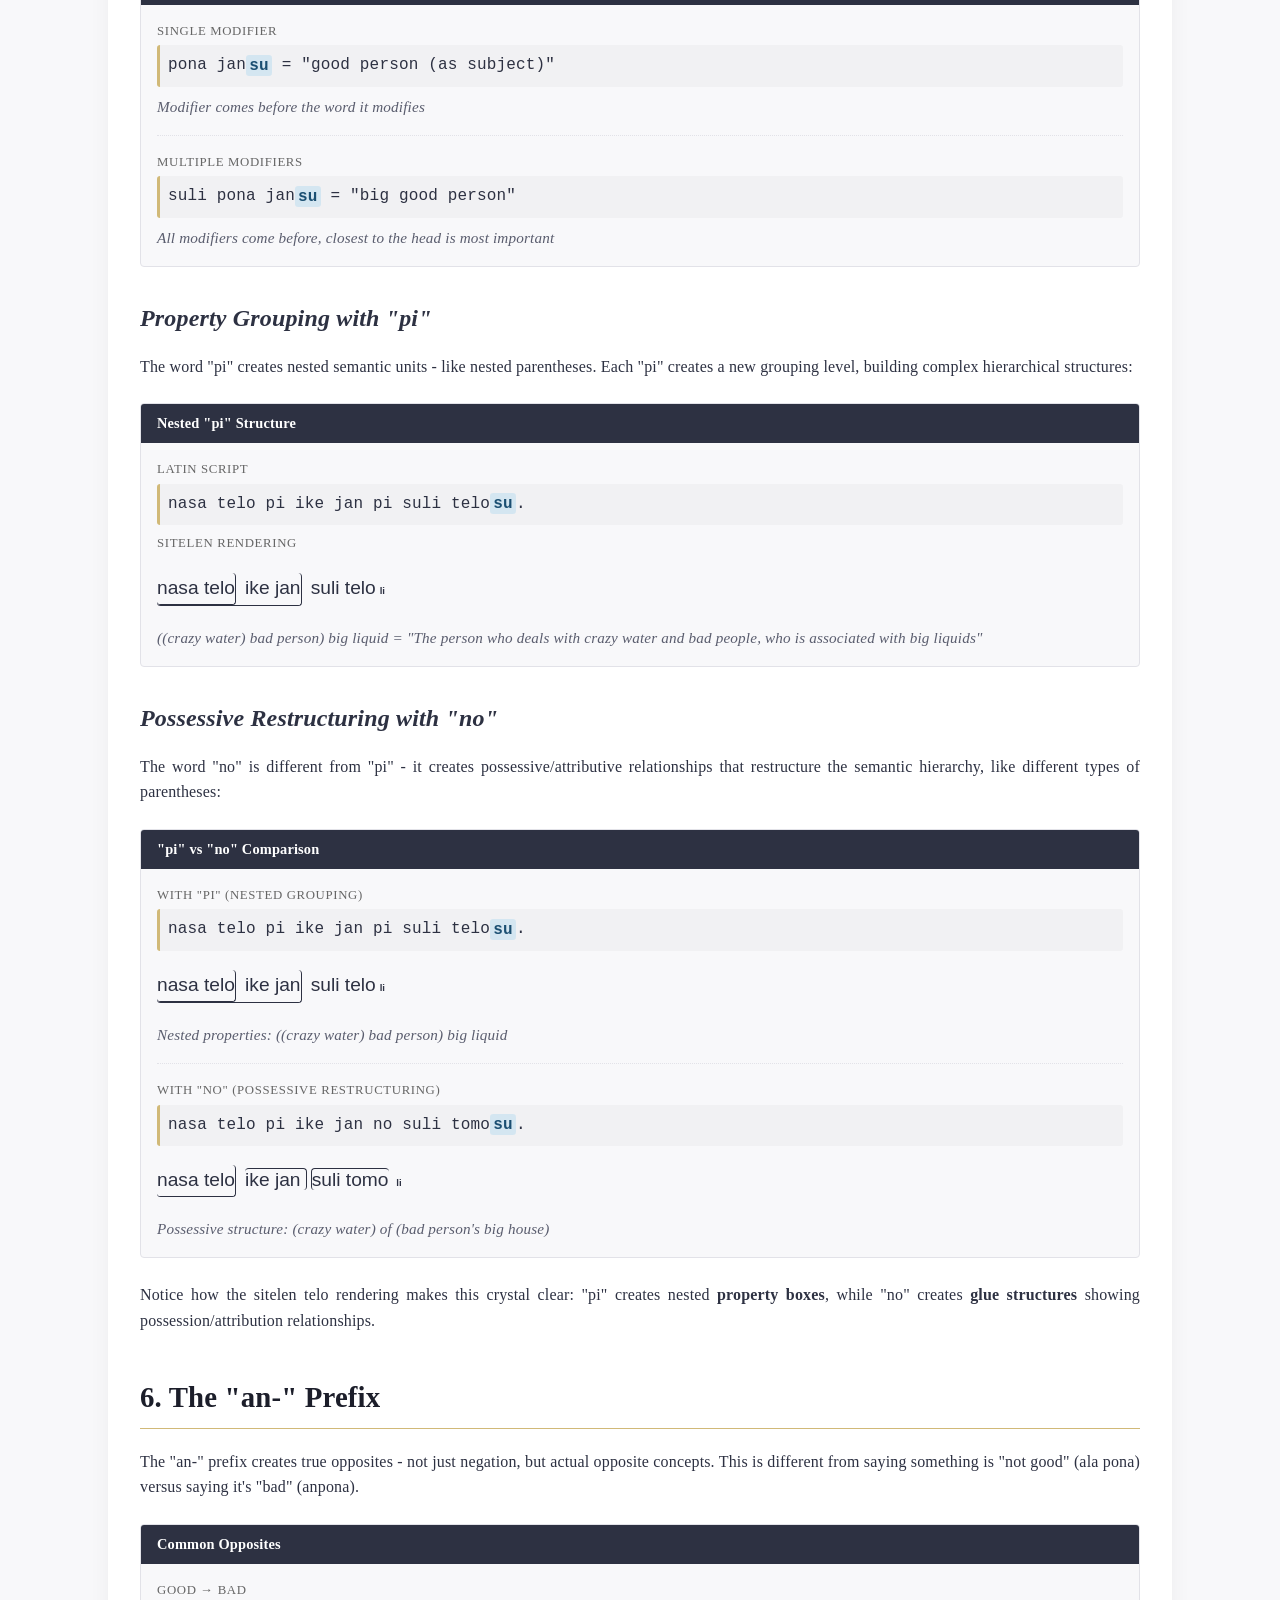
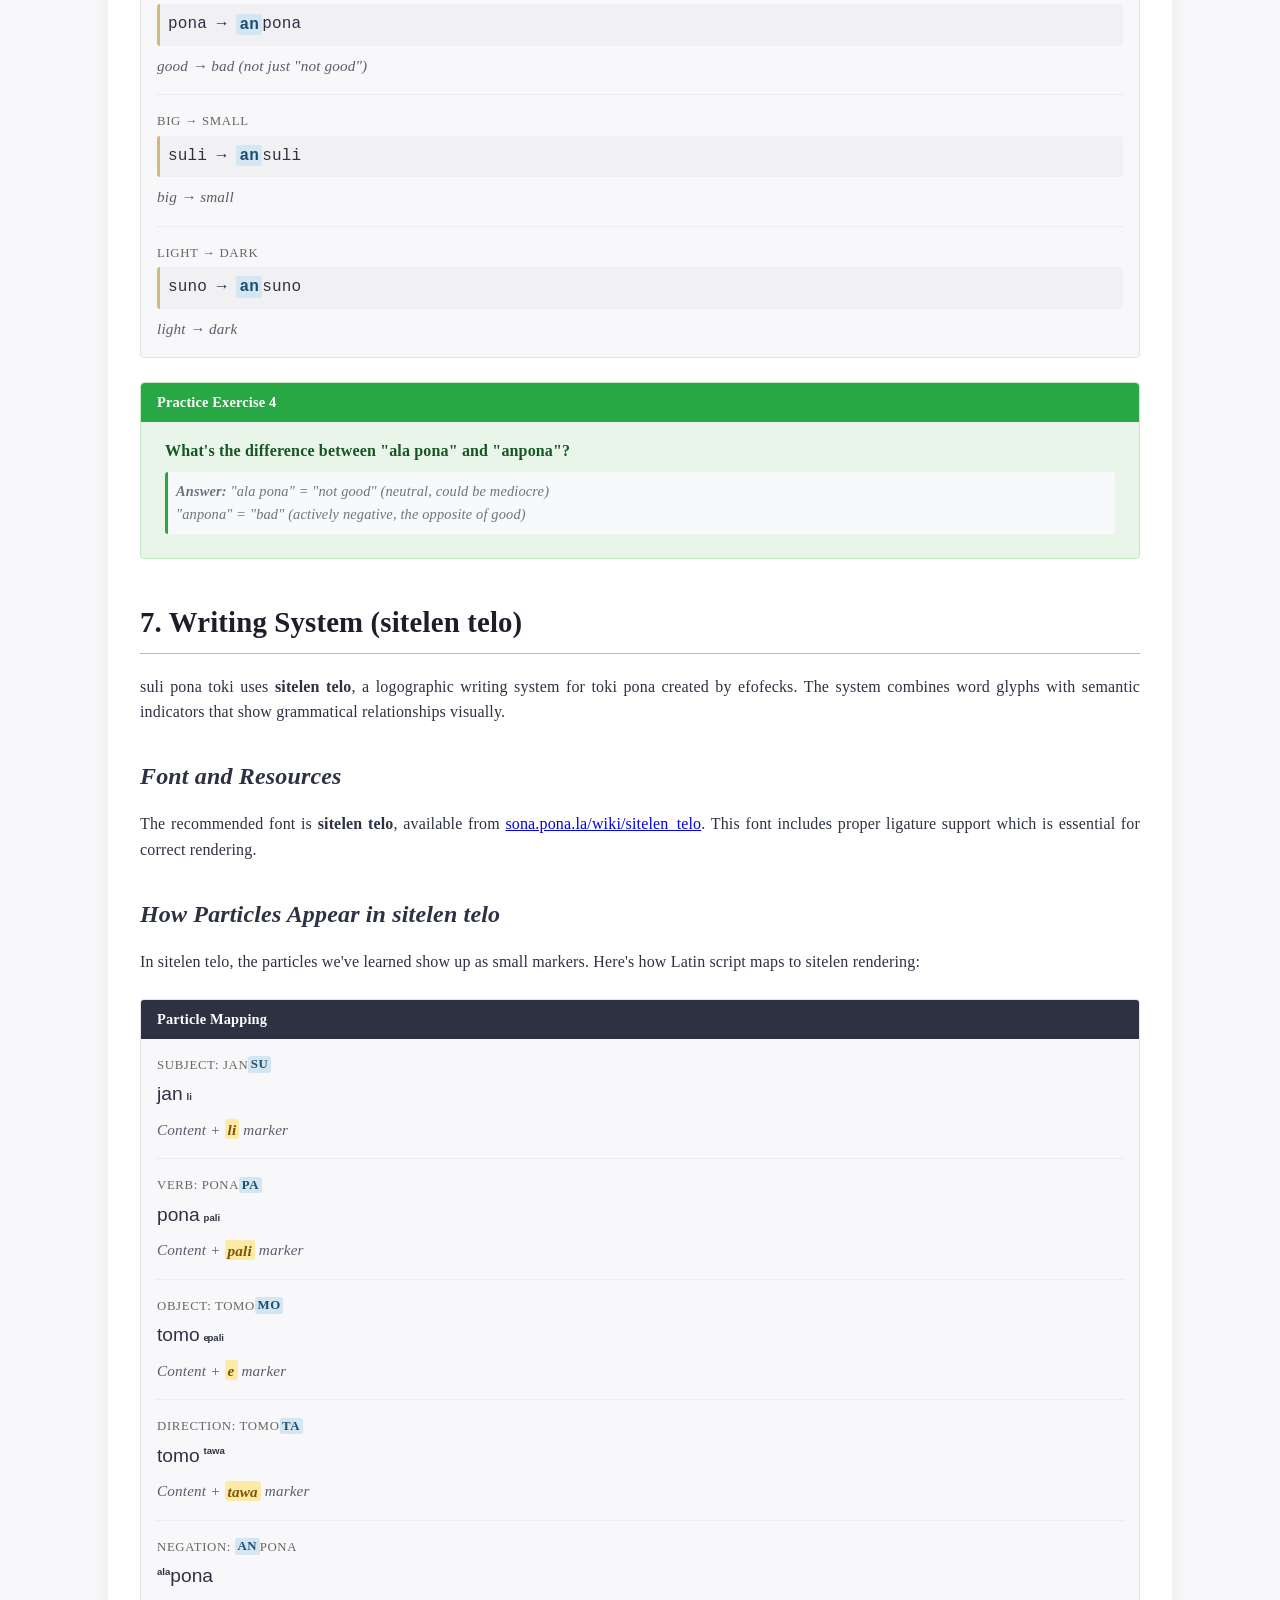
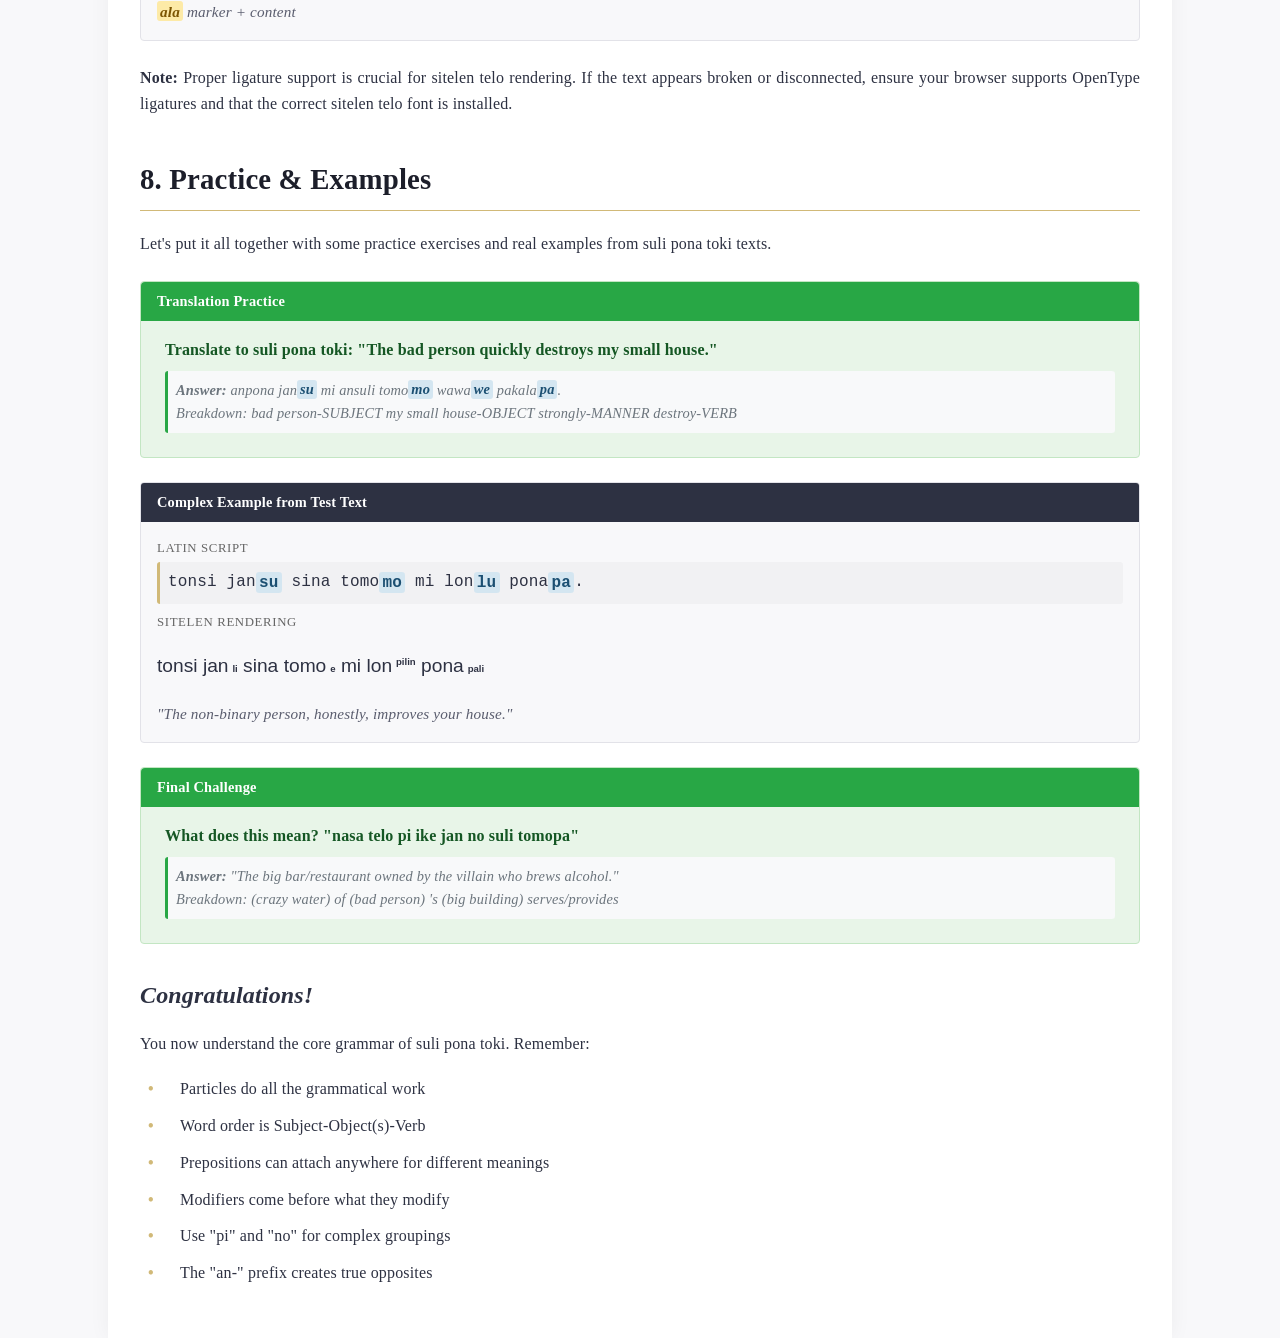
==== commit 37b46cf9: "Good" ====
--- a/index.html
+++ b/index.html
@@ -4,7 +4,28 @@
 <head>
     <meta charset="UTF-8">
     <meta name="viewport" content="width=device-width, initial-scale=1.0">
-    <title>suli pona toki: A Comprehensive Visual Guide</title>
+
+
+    <meta content="text/html; charset=UTF-8" name="Content-Type" />
+
+    <!-- OpenGraph tags for social media embeds -->
+    <meta property="og:title" content="suli pona toki">
+    <meta property="og:image" content="/suli-pona-toki/image.png">
+    <meta property="og:type" content="article">
+    <meta property="og:description"
+        content="A dialect of toki pona inspired by Japanese sentence structure and Forth-like stack-based processing.">
+    <meta property="og:url" content="https://mkualquiera.github.io/suli-pona-toki/">
+
+
+    <!-- Twitter Card tags -->
+    <meta name="twitter:card" content="summary_large_image">
+    <meta name="twitter:title" content="suli pona toki">
+    <meta name="twitter:image" content="https://mkualquiera.github.io/suli-pona-toki/image.png">
+    <meta name="twitter:description"
+        content="A dialect of toki pona inspired by Japanese sentence structure and Forth-like stack-based processing.">
+
+
+    <title>suli pona toki: A Comprehensive Guide</title>
     <style>
         @font-face {
             font-family: 'SitelenTelo';
@@ -872,7 +893,7 @@
         <h2 id="writing-system">7. Writing System (sitelen telo)</h2>
         <p>
             suli pona toki uses <strong>sitelen telo</strong>, a logographic writing system for toki pona created by
-            olb.
+            efofecks.
             The system combines word glyphs with semantic indicators that show grammatical relationships visually.
         </p>
 
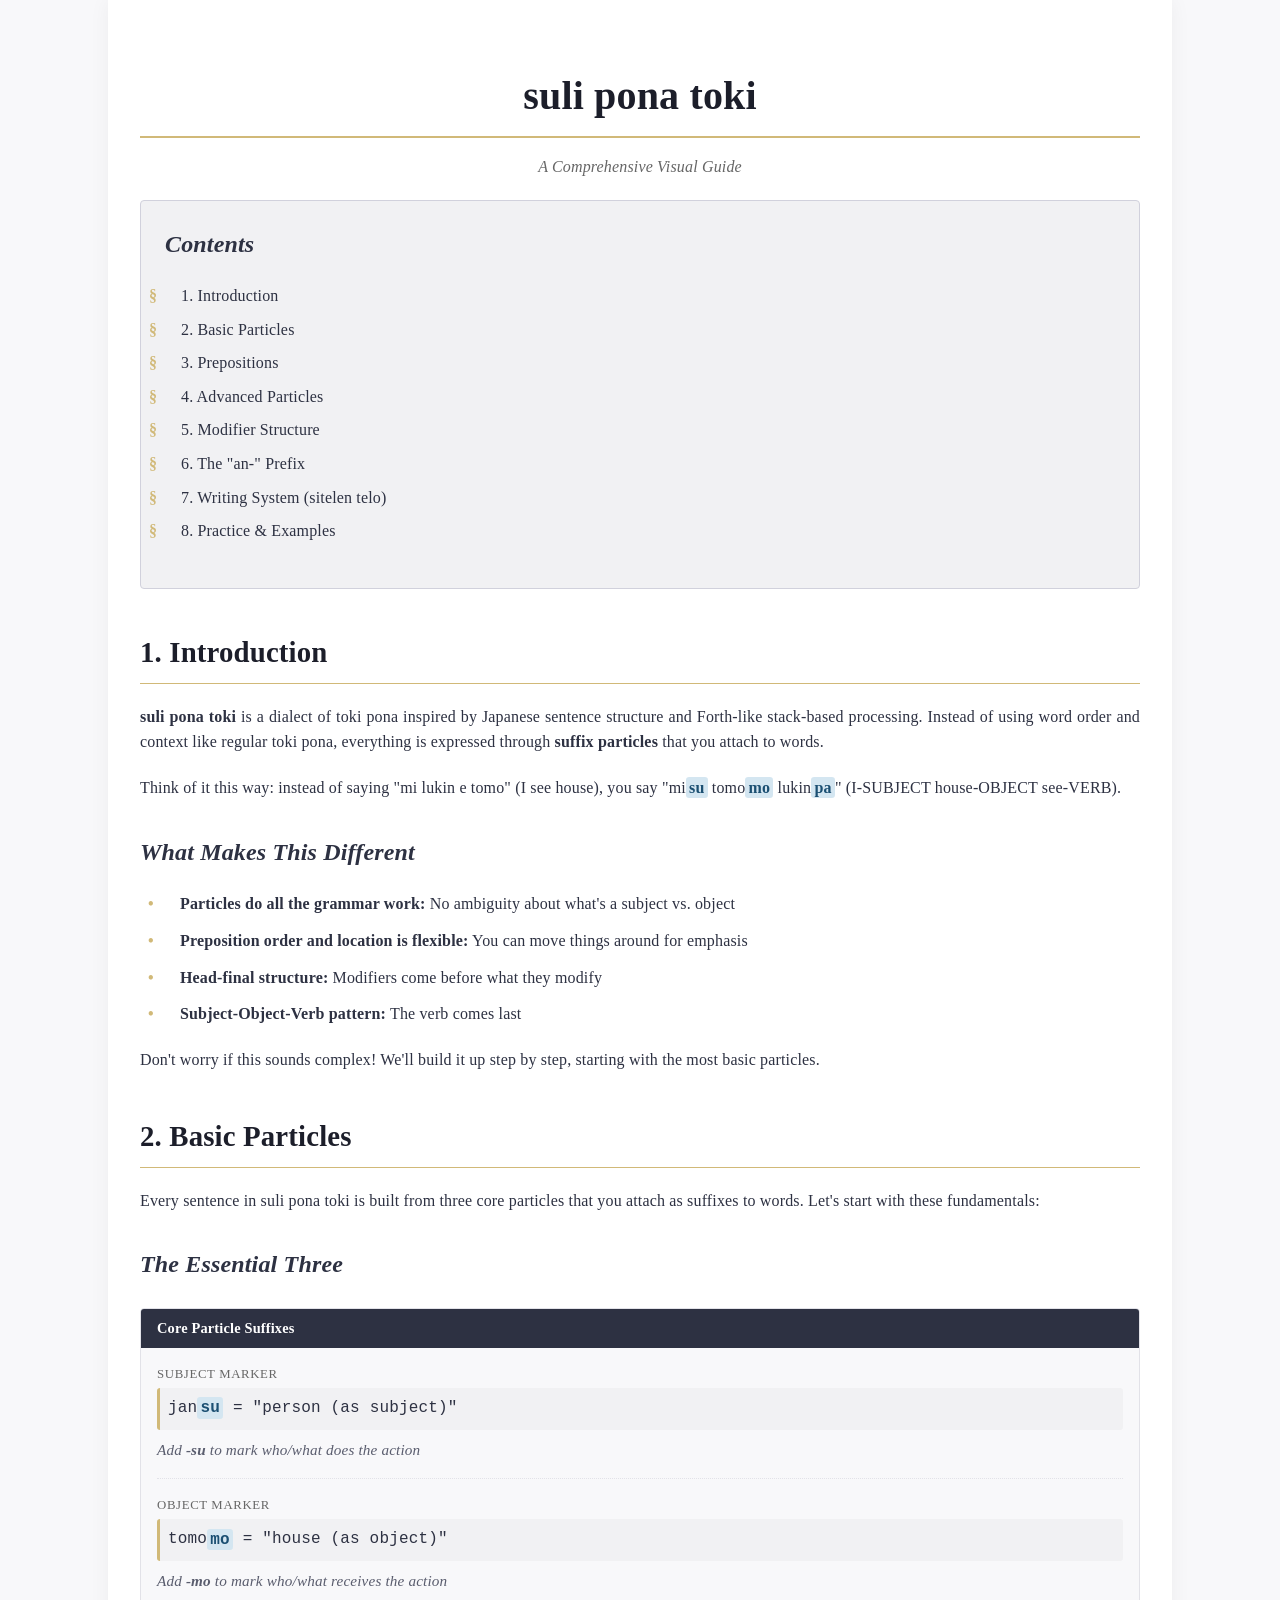
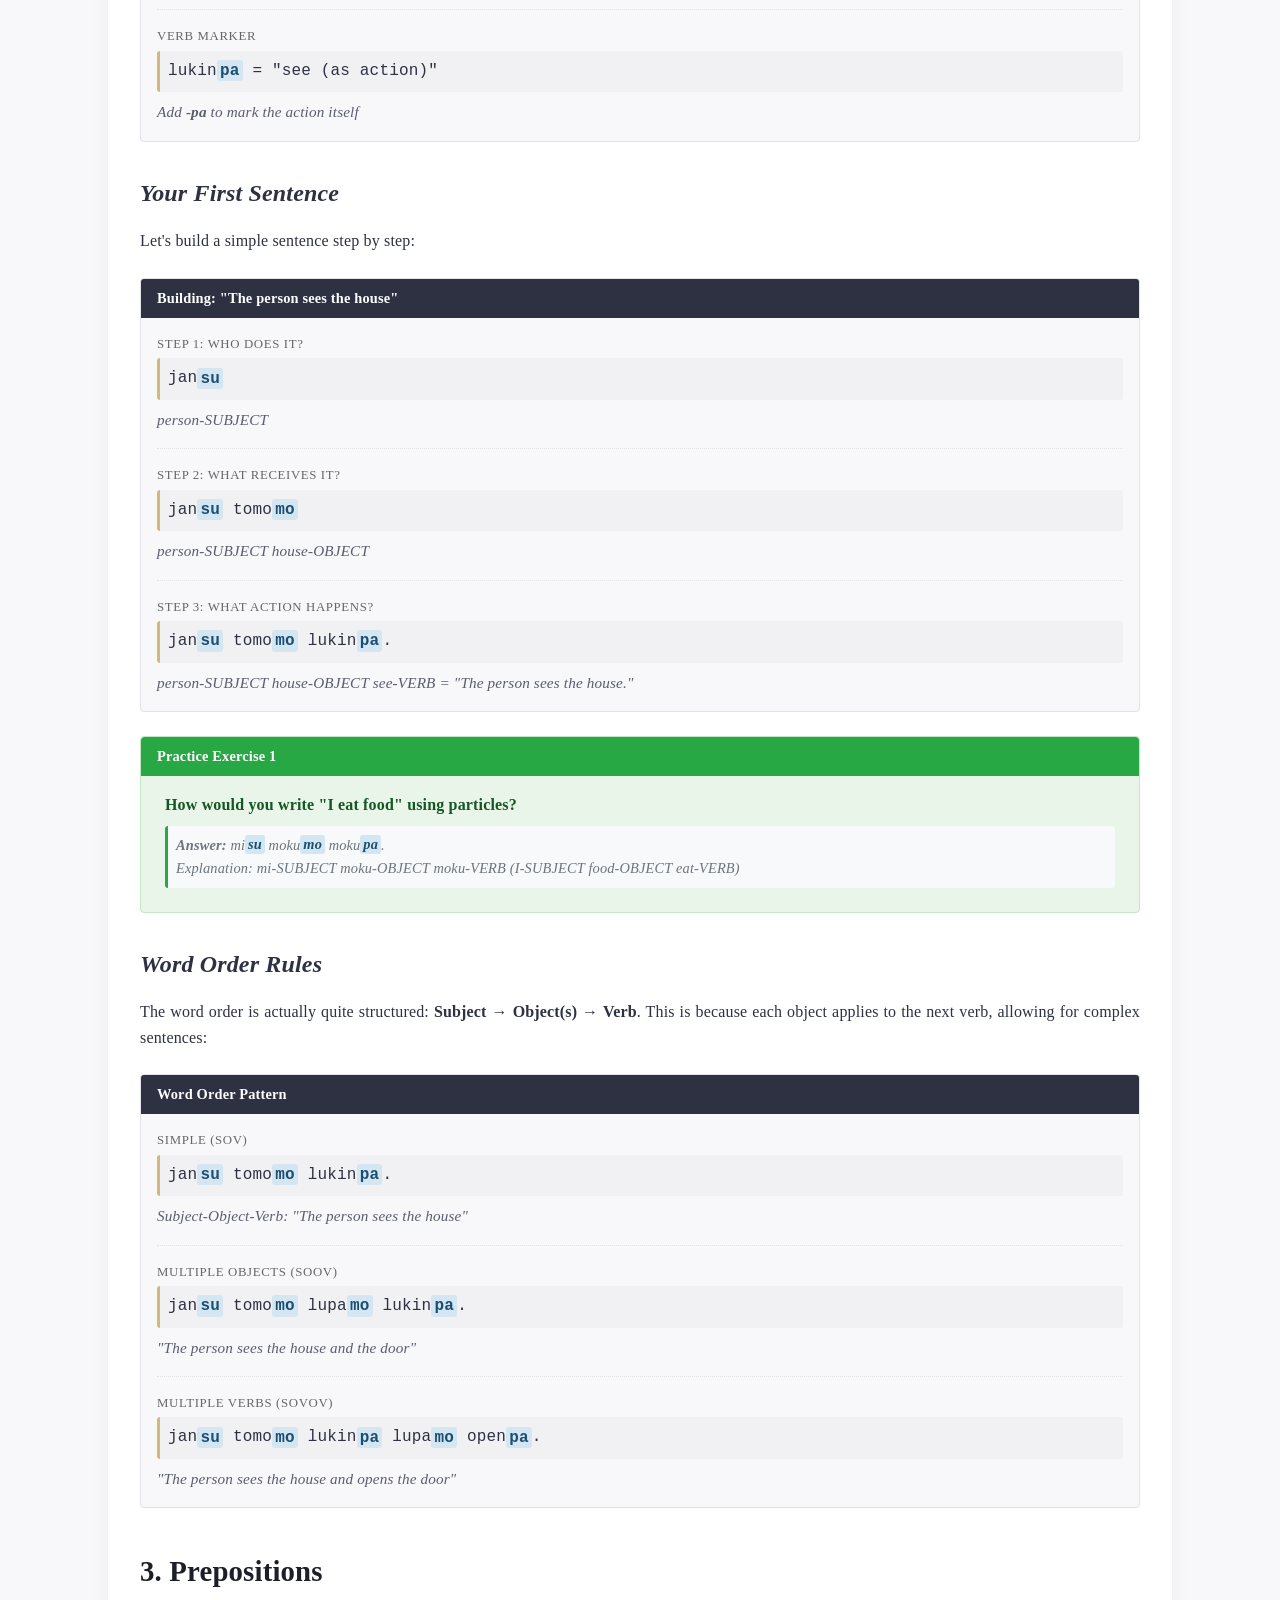
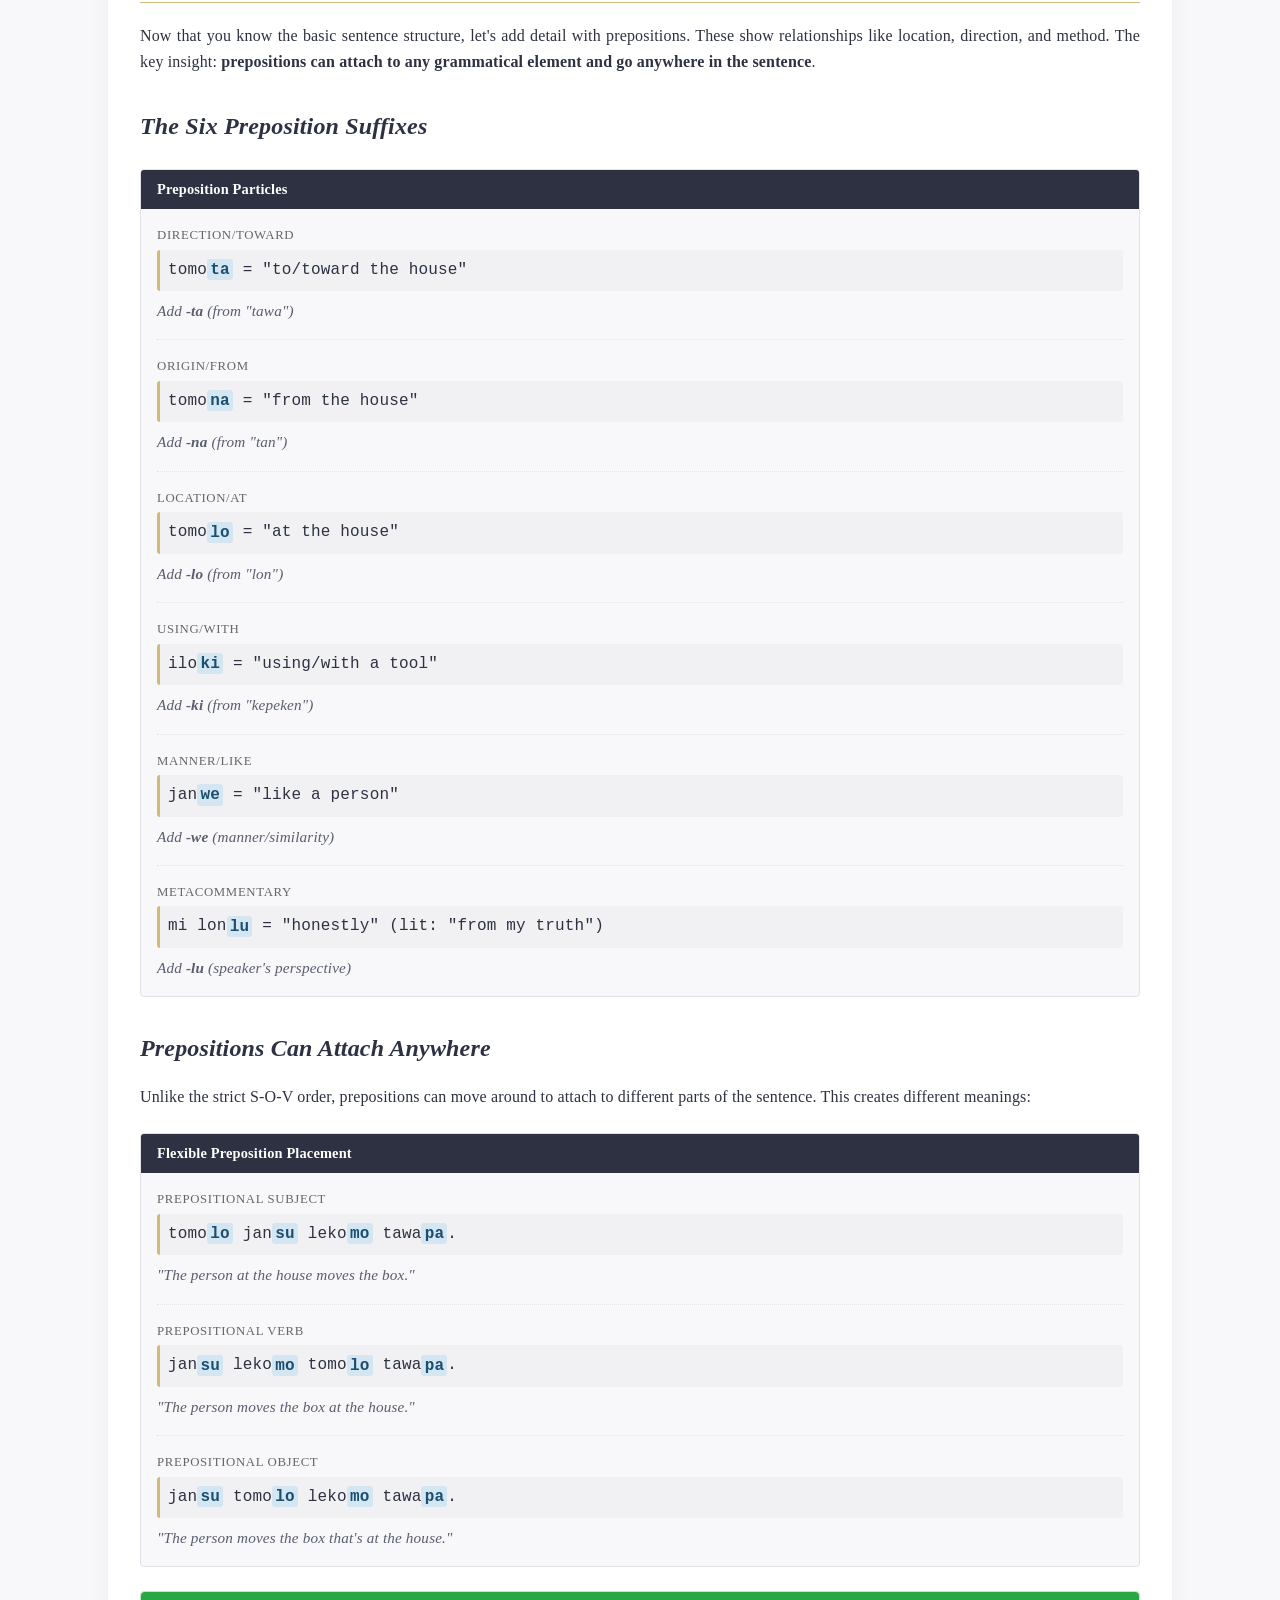
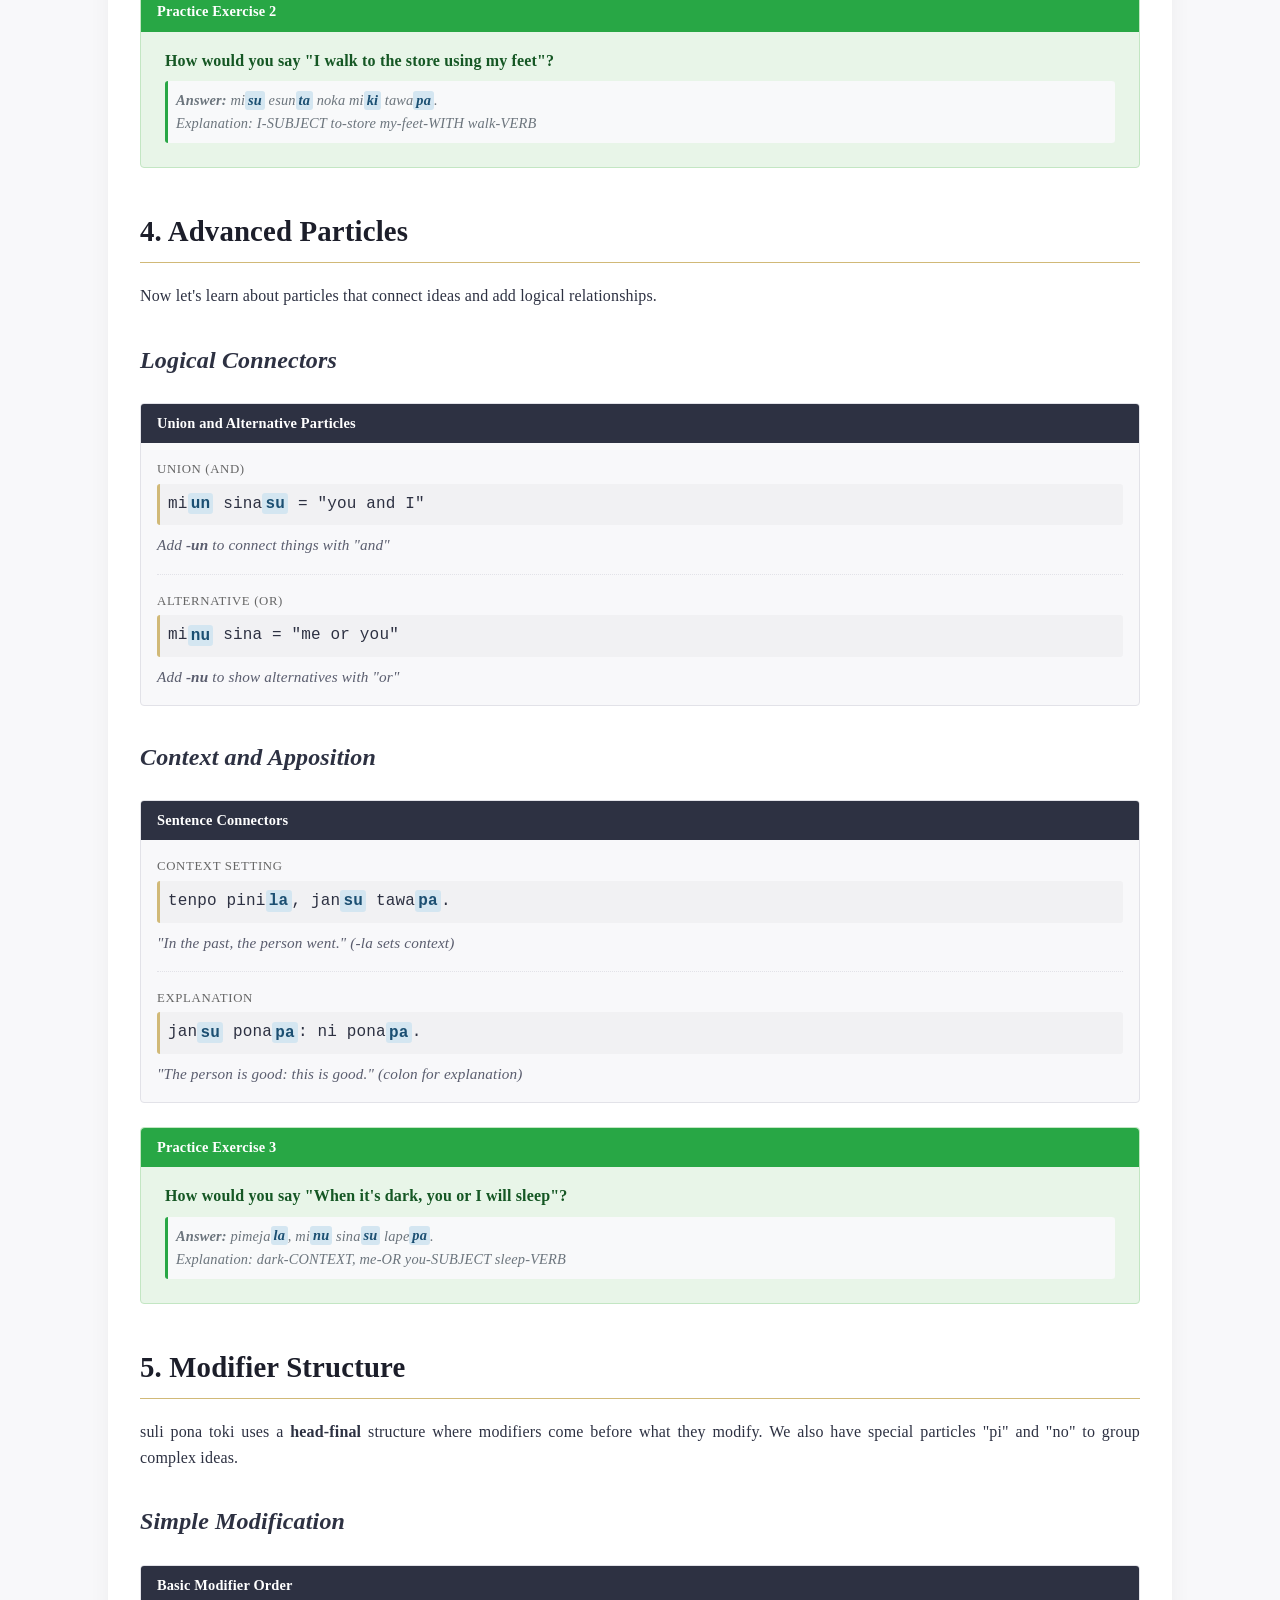
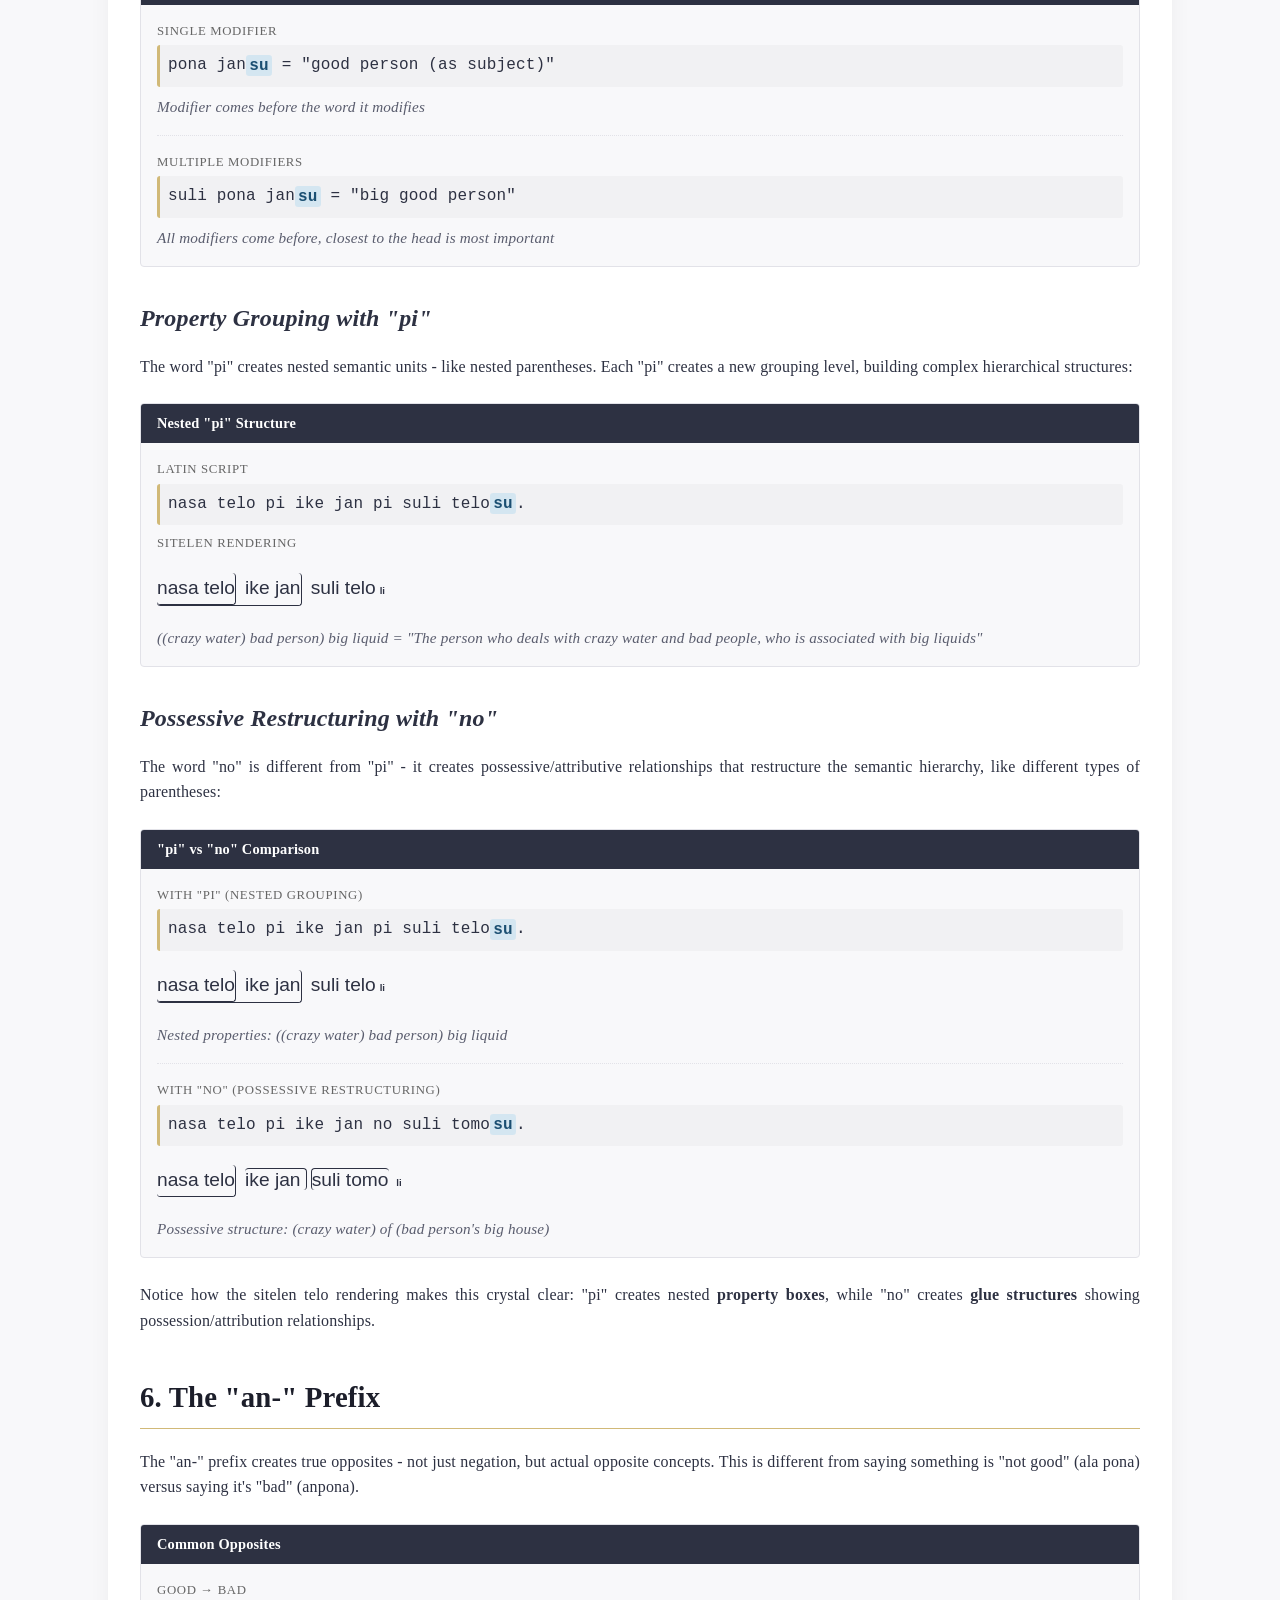
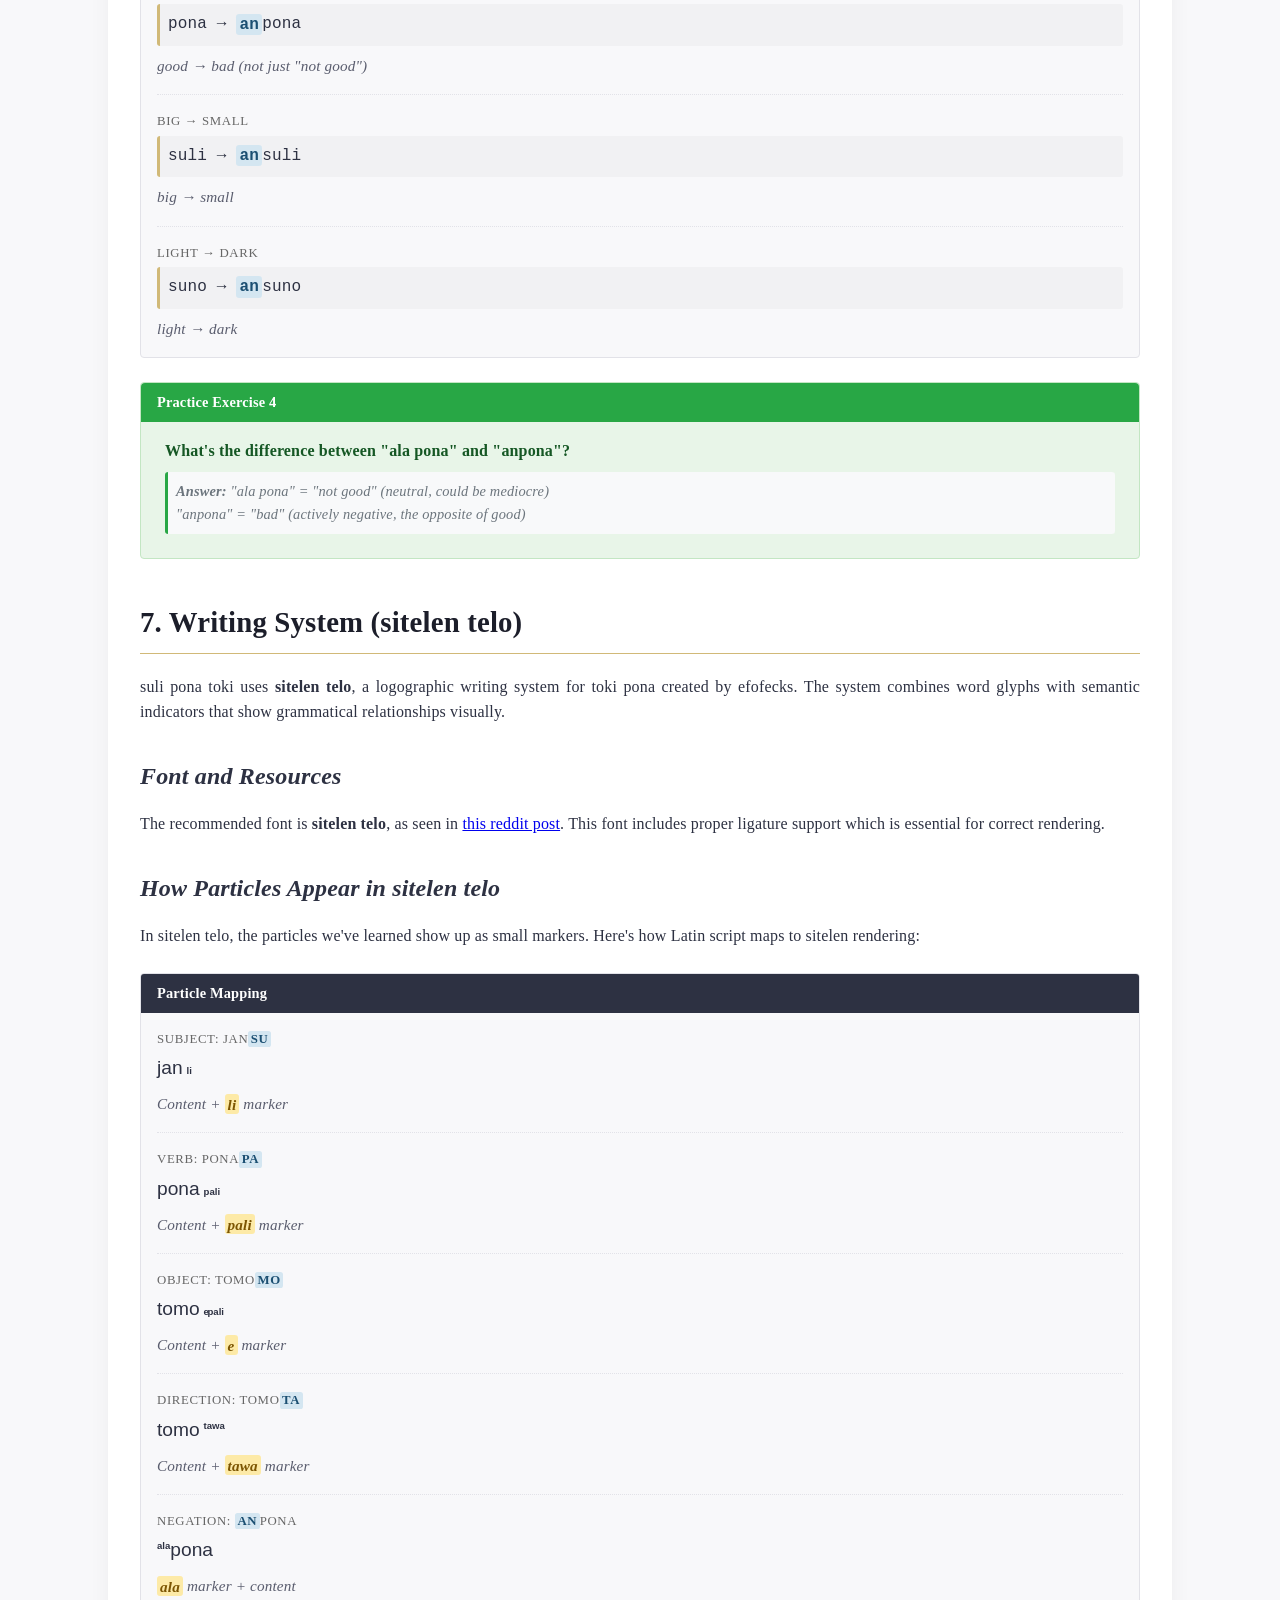
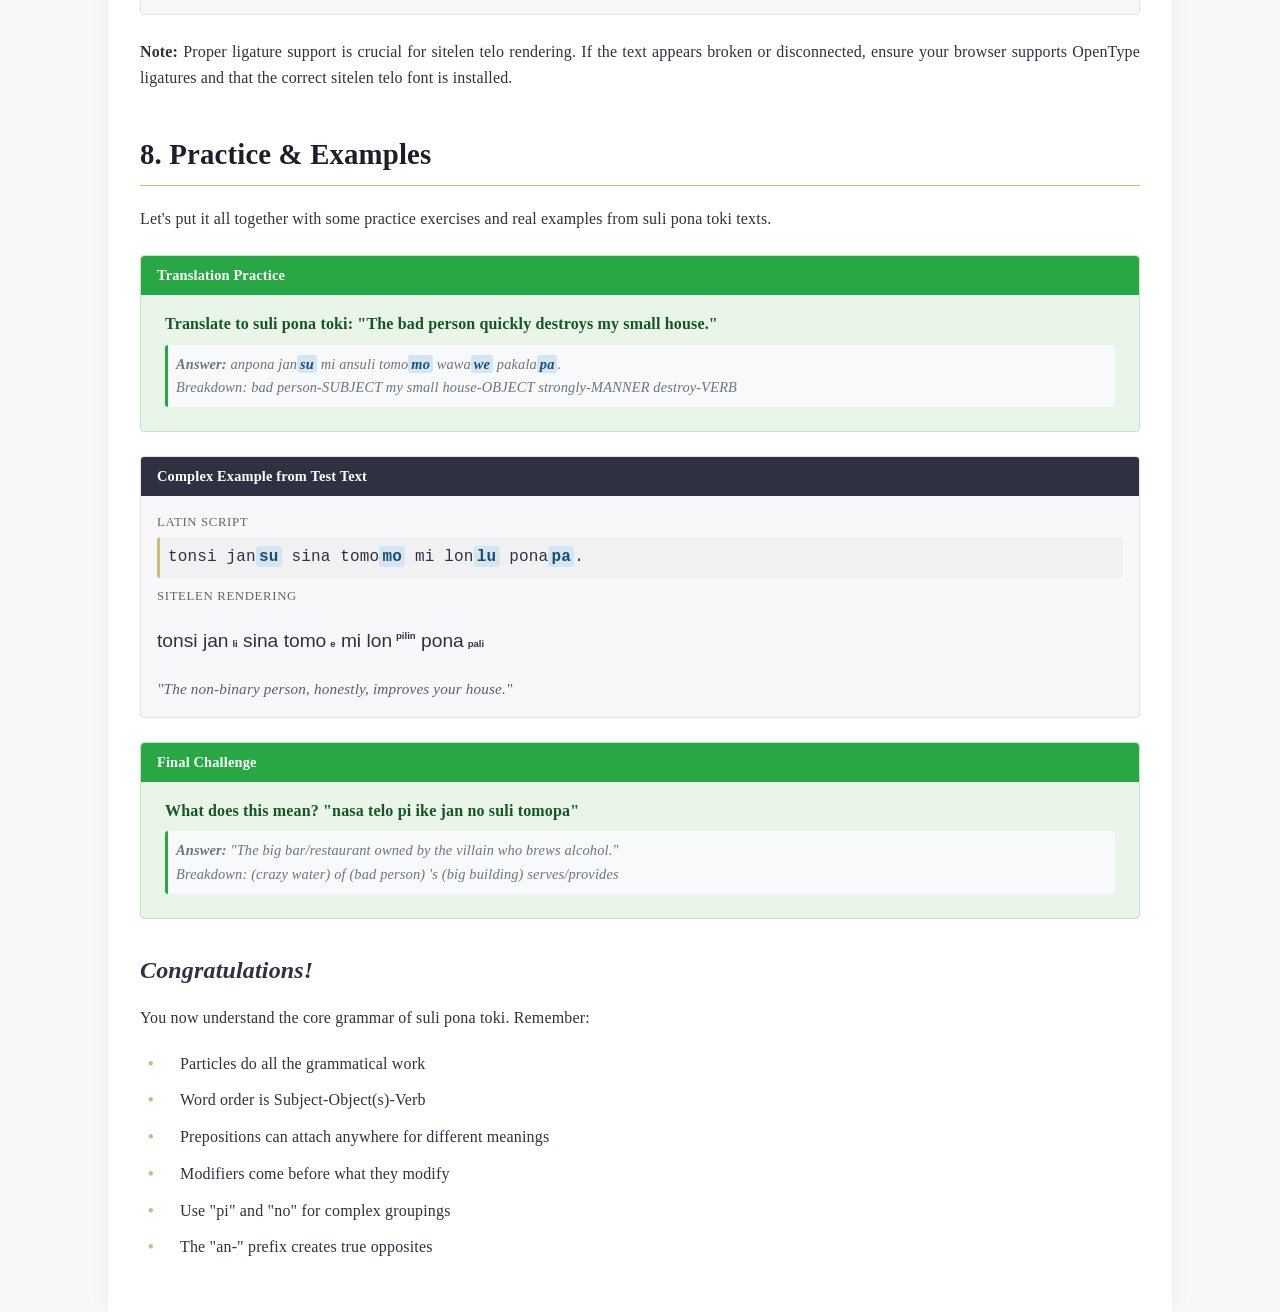
==== commit 60dad5c0: "Good" ====
--- a/index.html
+++ b/index.html
@@ -899,8 +899,10 @@
 
         <h3>Font and Resources</h3>
         <p>
-            The recommended font is <strong>sitelen telo</strong>, available from
-            <a href="https://sona.pona.la/wiki/sitelen_telo">sona.pona.la/wiki/sitelen_telo</a>.
+            The recommended font is <strong>sitelen telo</strong>, as seen in
+            <a
+                href="https://www.reddit.com/r/tokipona/comments/jax1x2/sitelen_telo_v101_a_japaneseinspired_logographic/?tl=es-419">this
+                reddit post</a>.
             This font includes proper ligature support which is essential for correct rendering.
         </p>
 
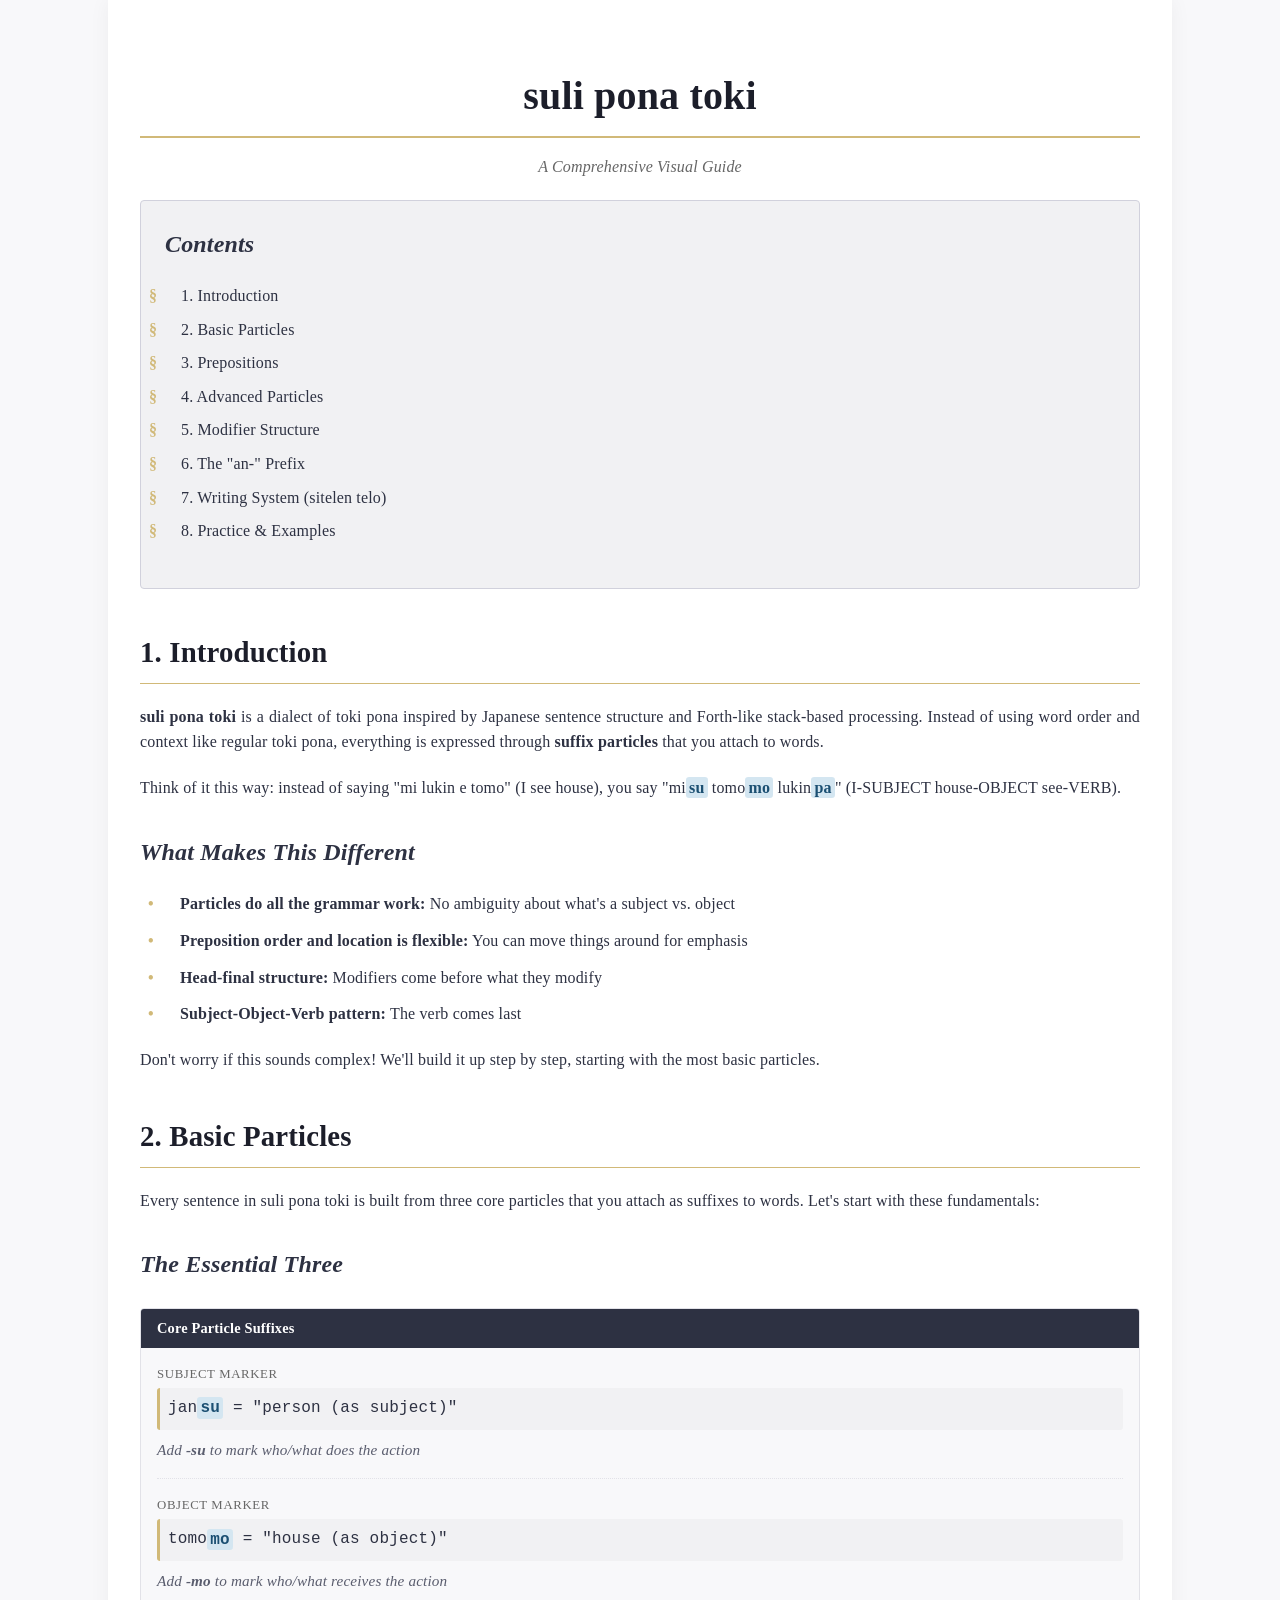
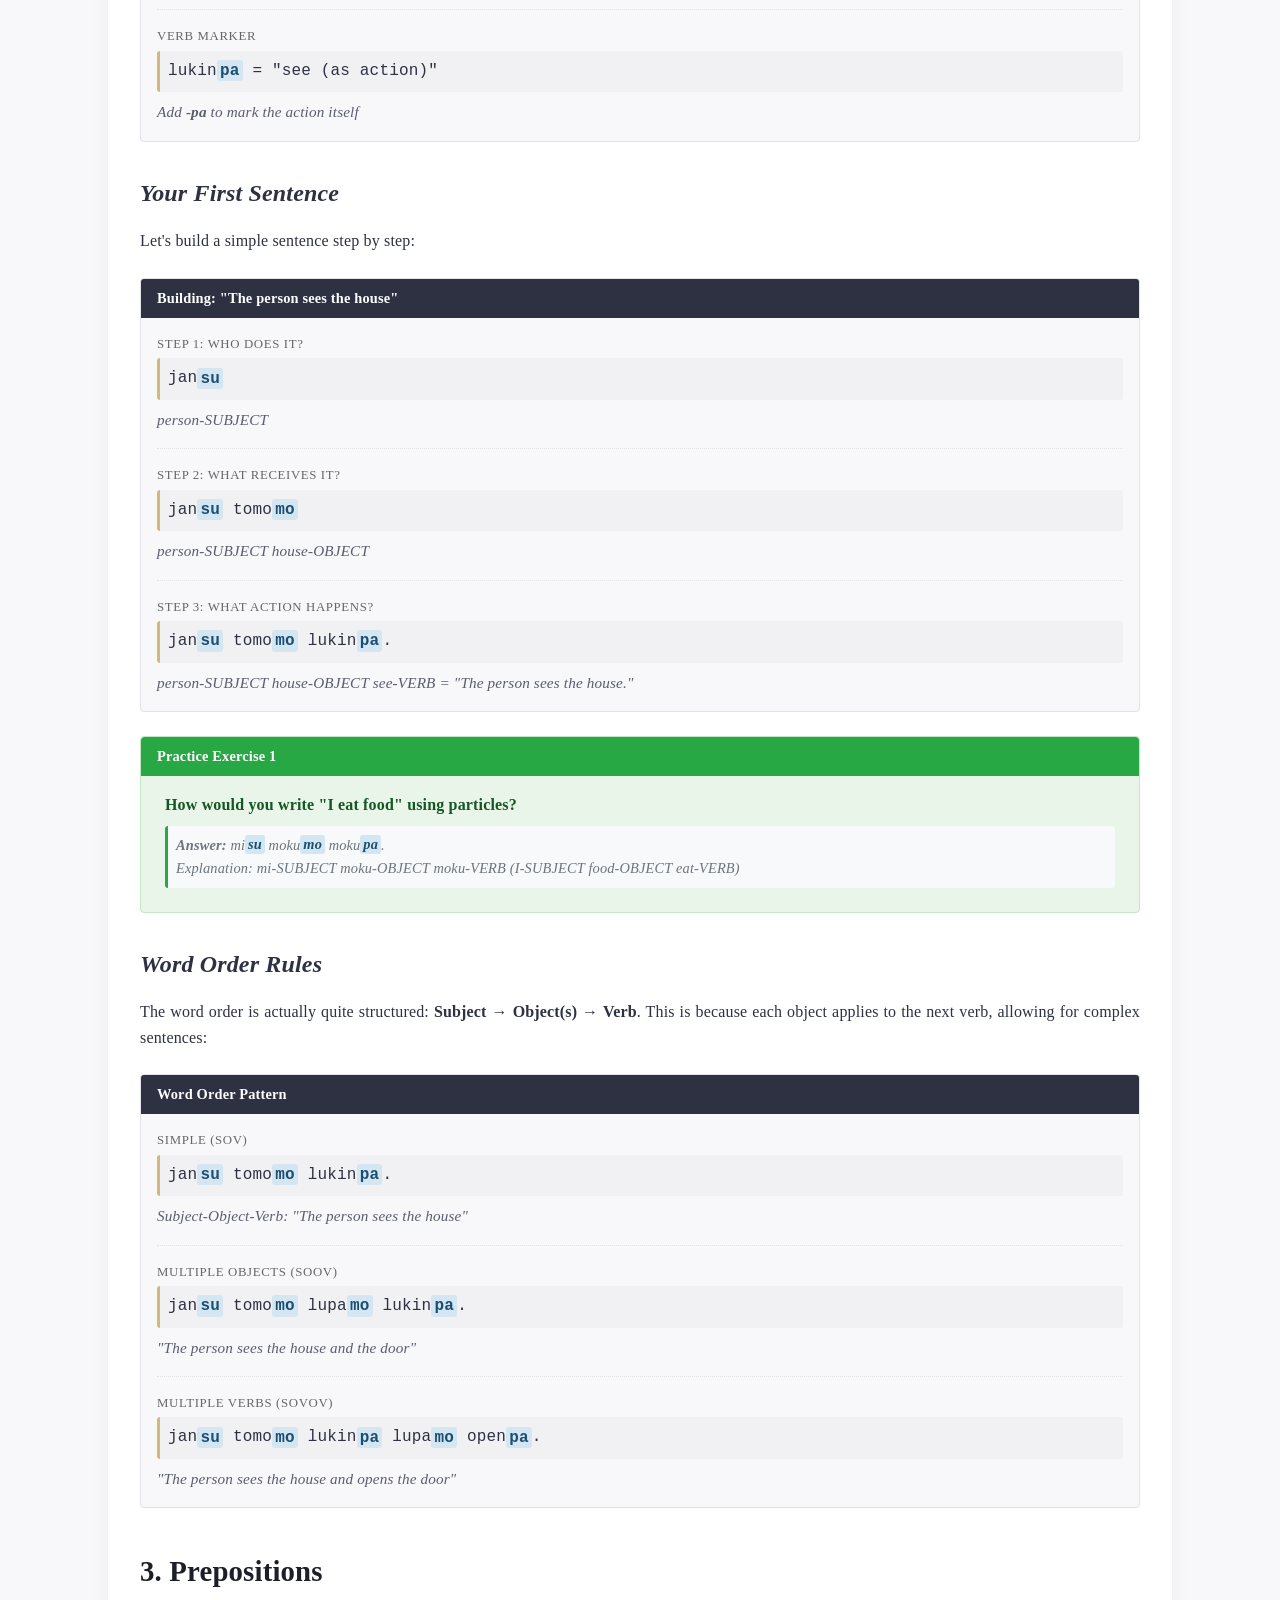
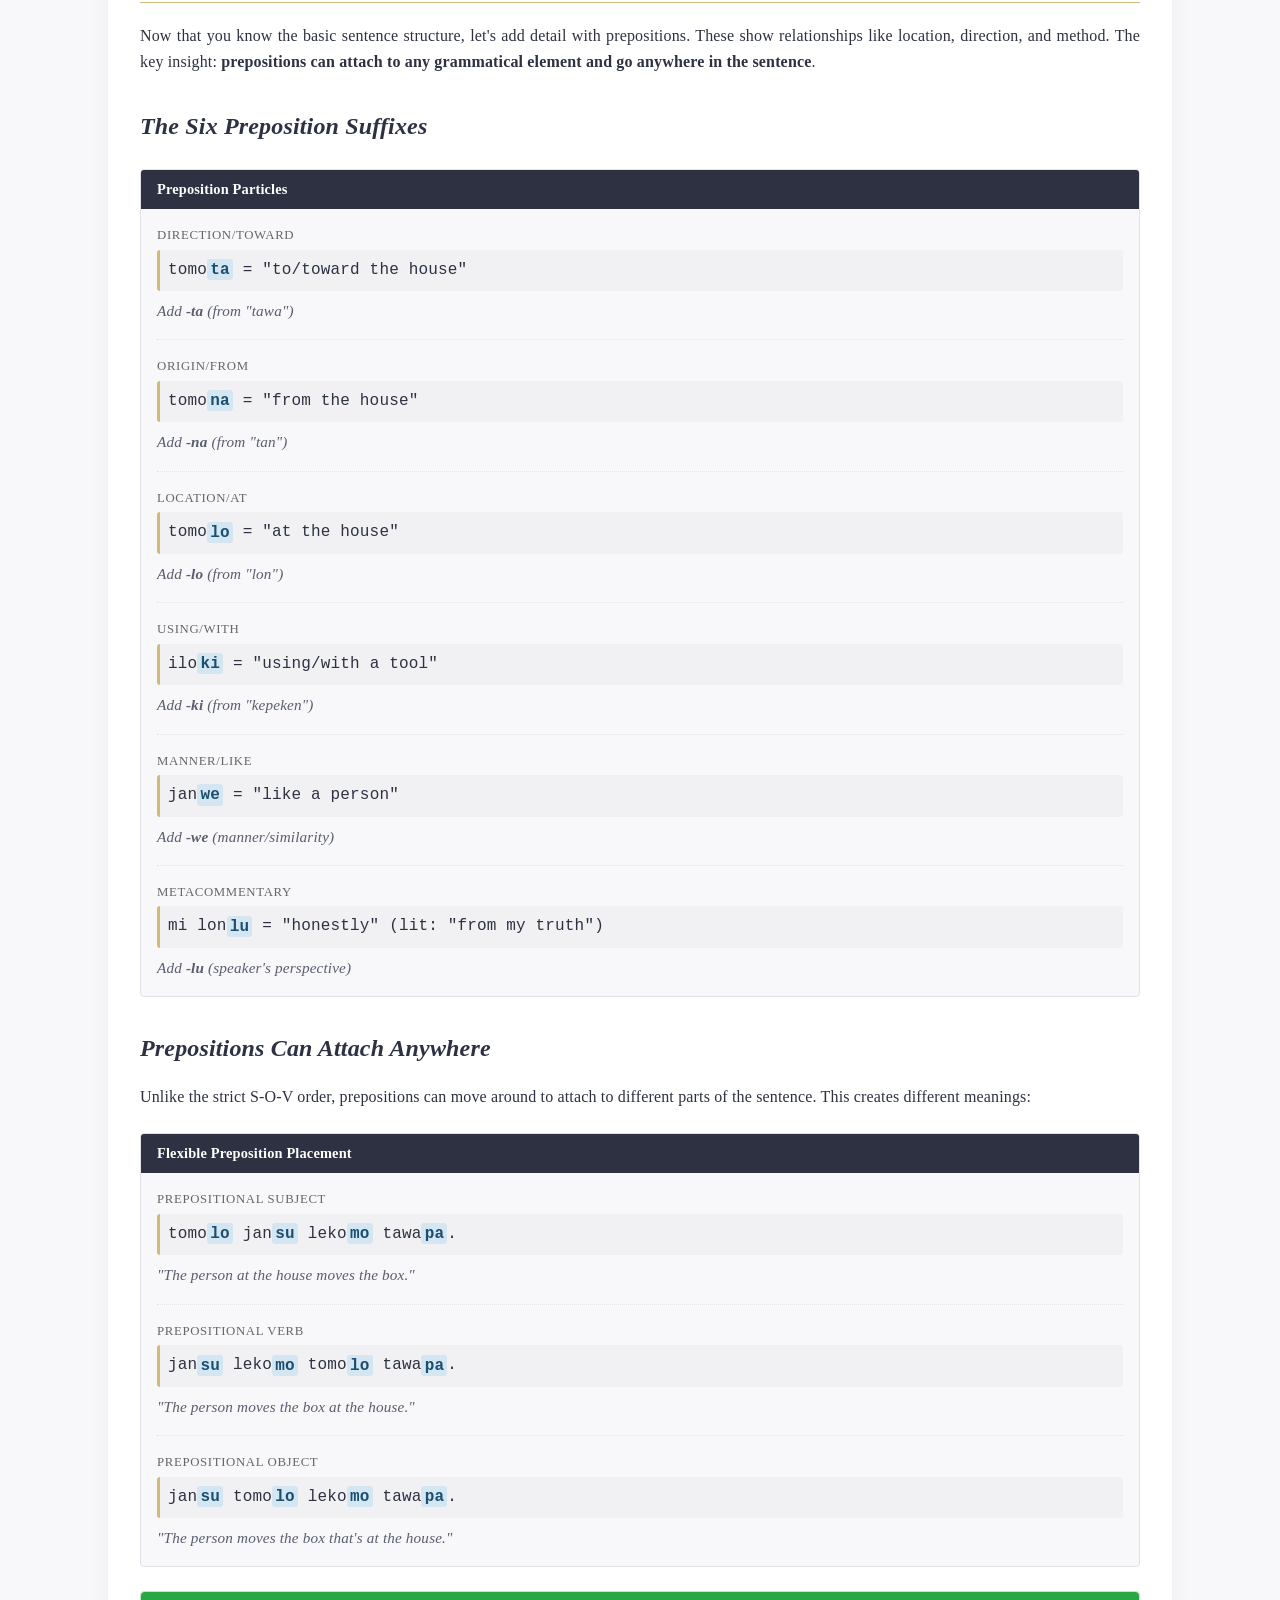
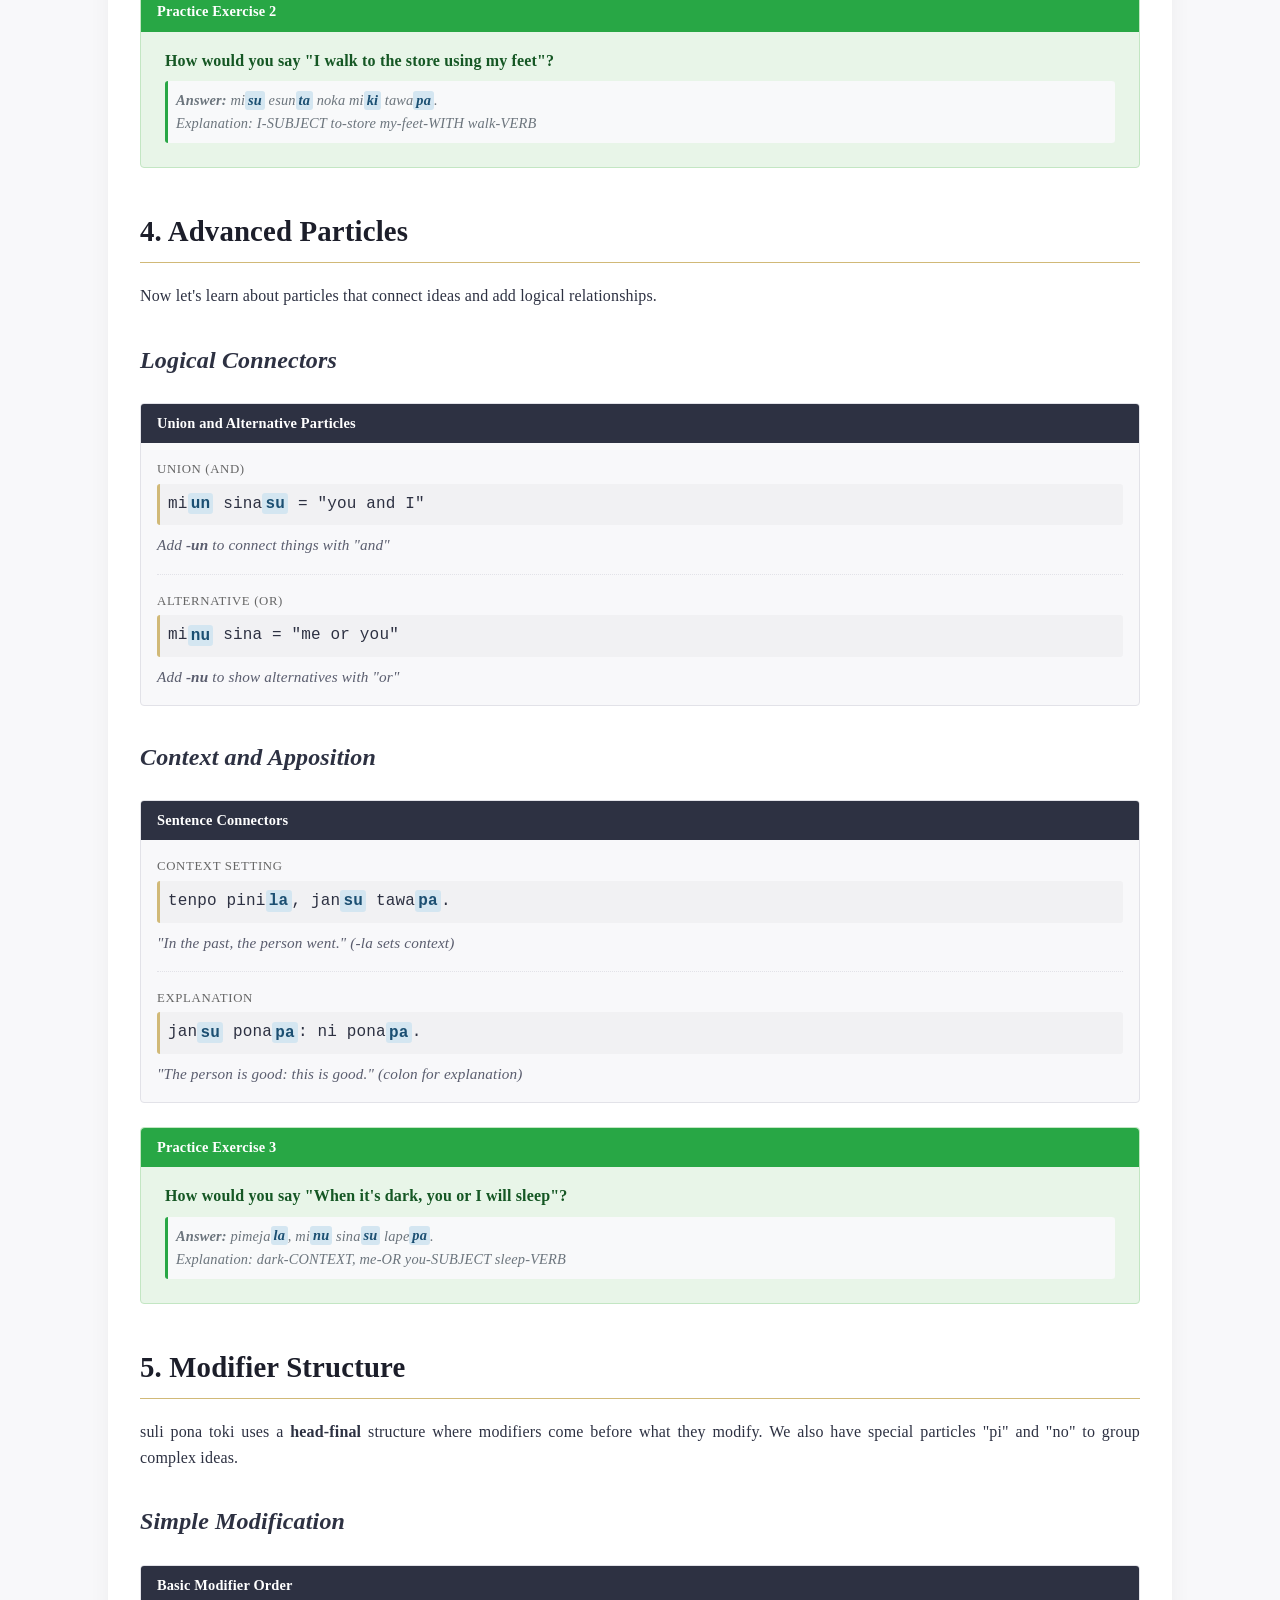
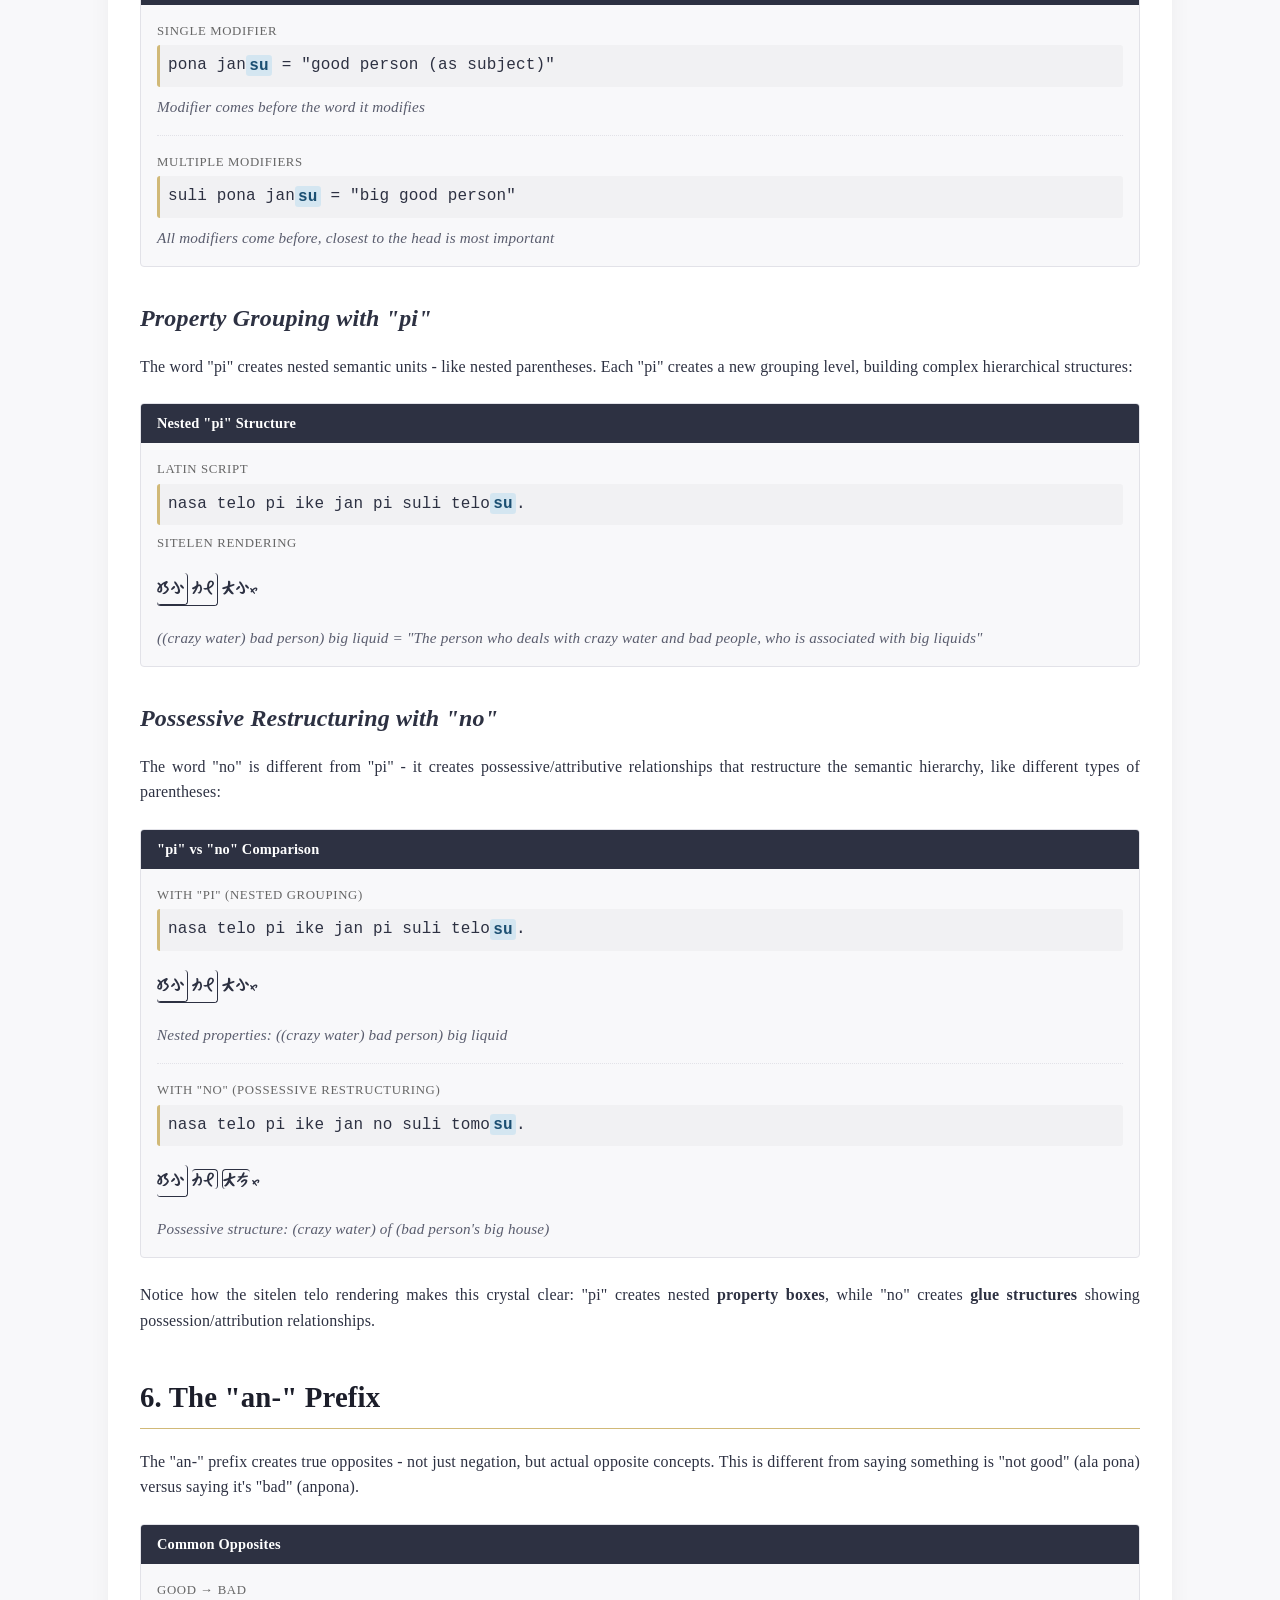
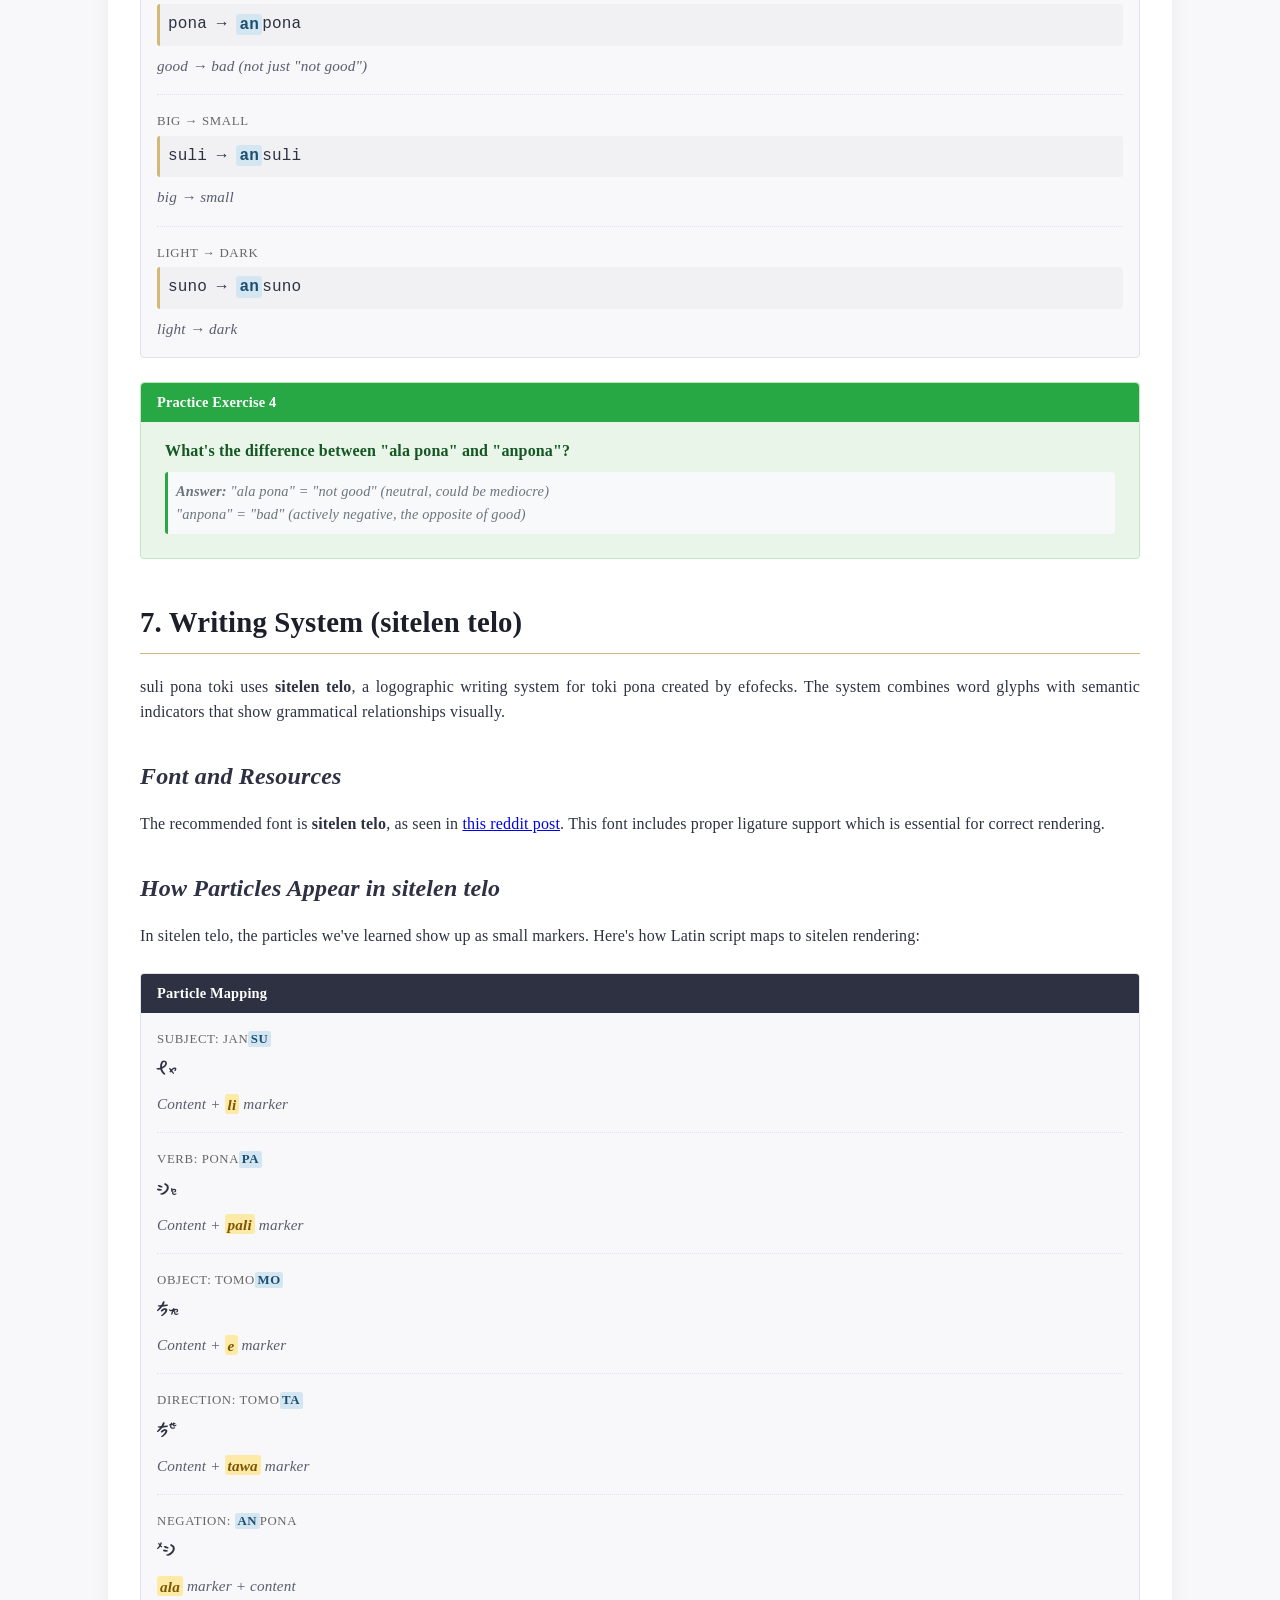
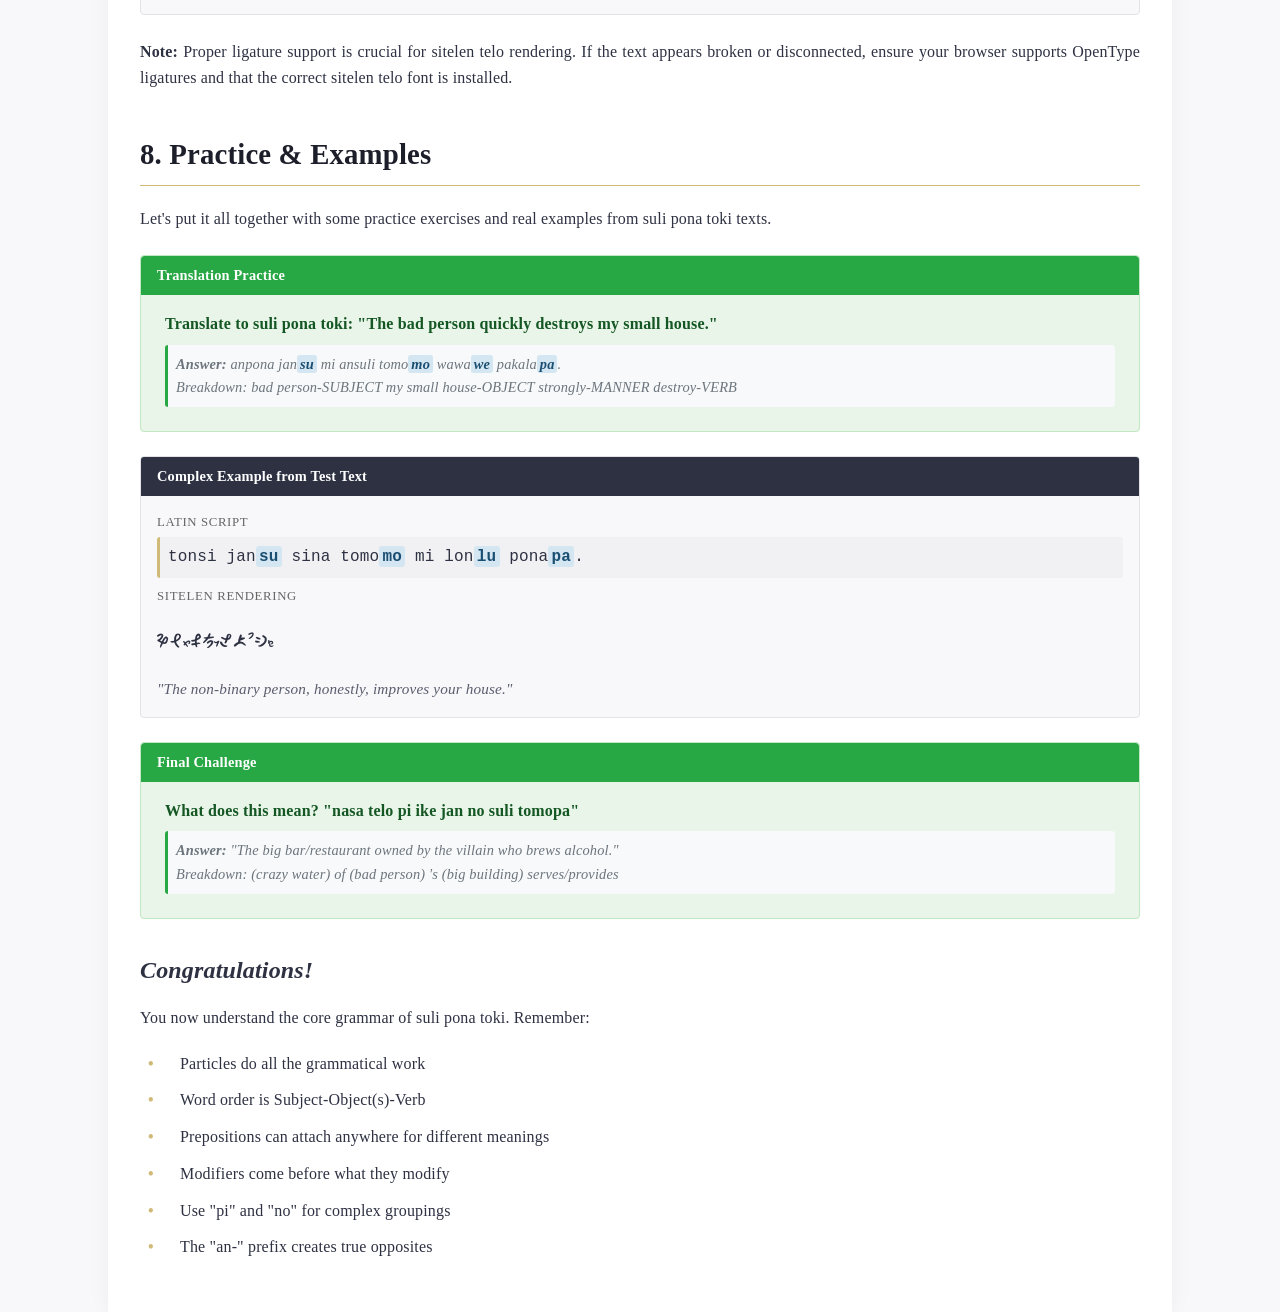
==== commit b9125f4c: "Good" ====
--- a/index.html
+++ b/index.html
@@ -29,7 +29,7 @@
     <style>
         @font-face {
             font-family: 'SitelenTelo';
-            src: url('sulikamapa/sitelen_telo_1.01.otf') format('opentype');
+            src: url('./sitelen_telo_1.01.otf') format('opentype');
             font-weight: normal;
             font-style: normal;
         }
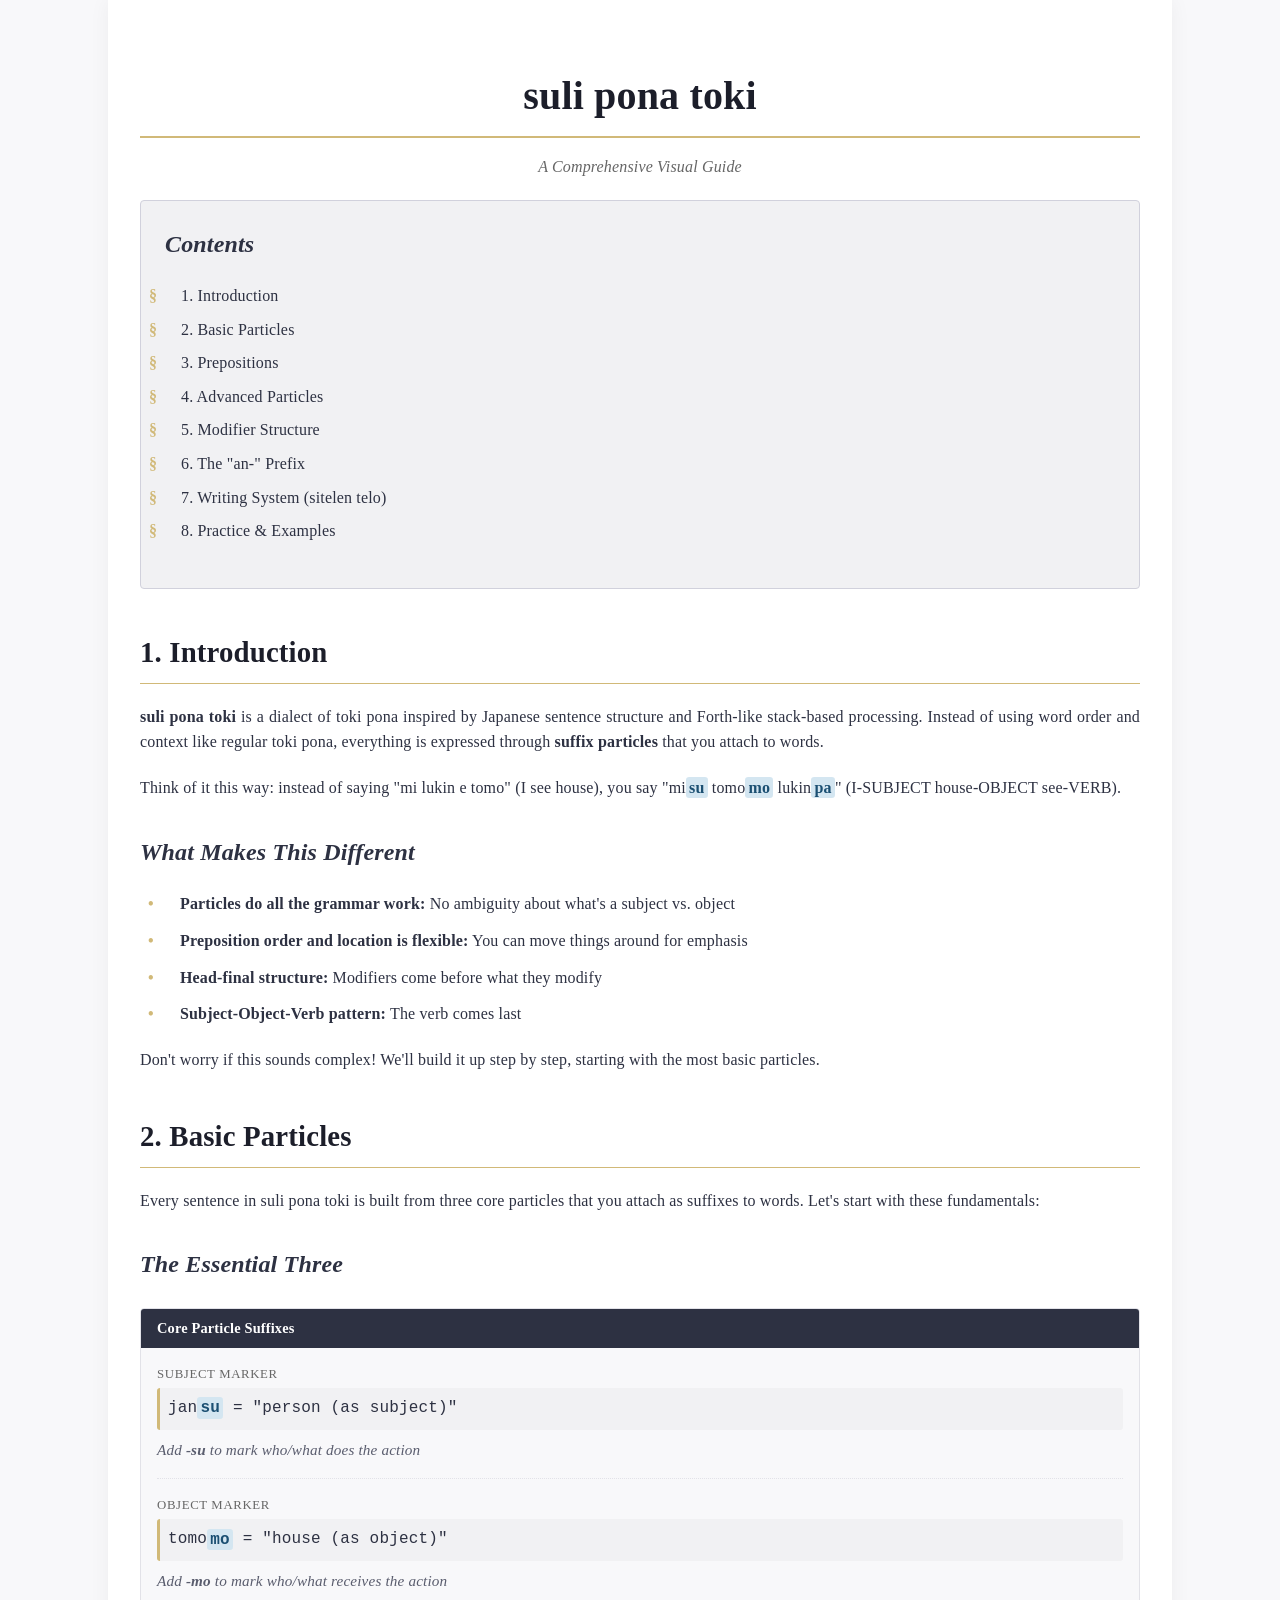
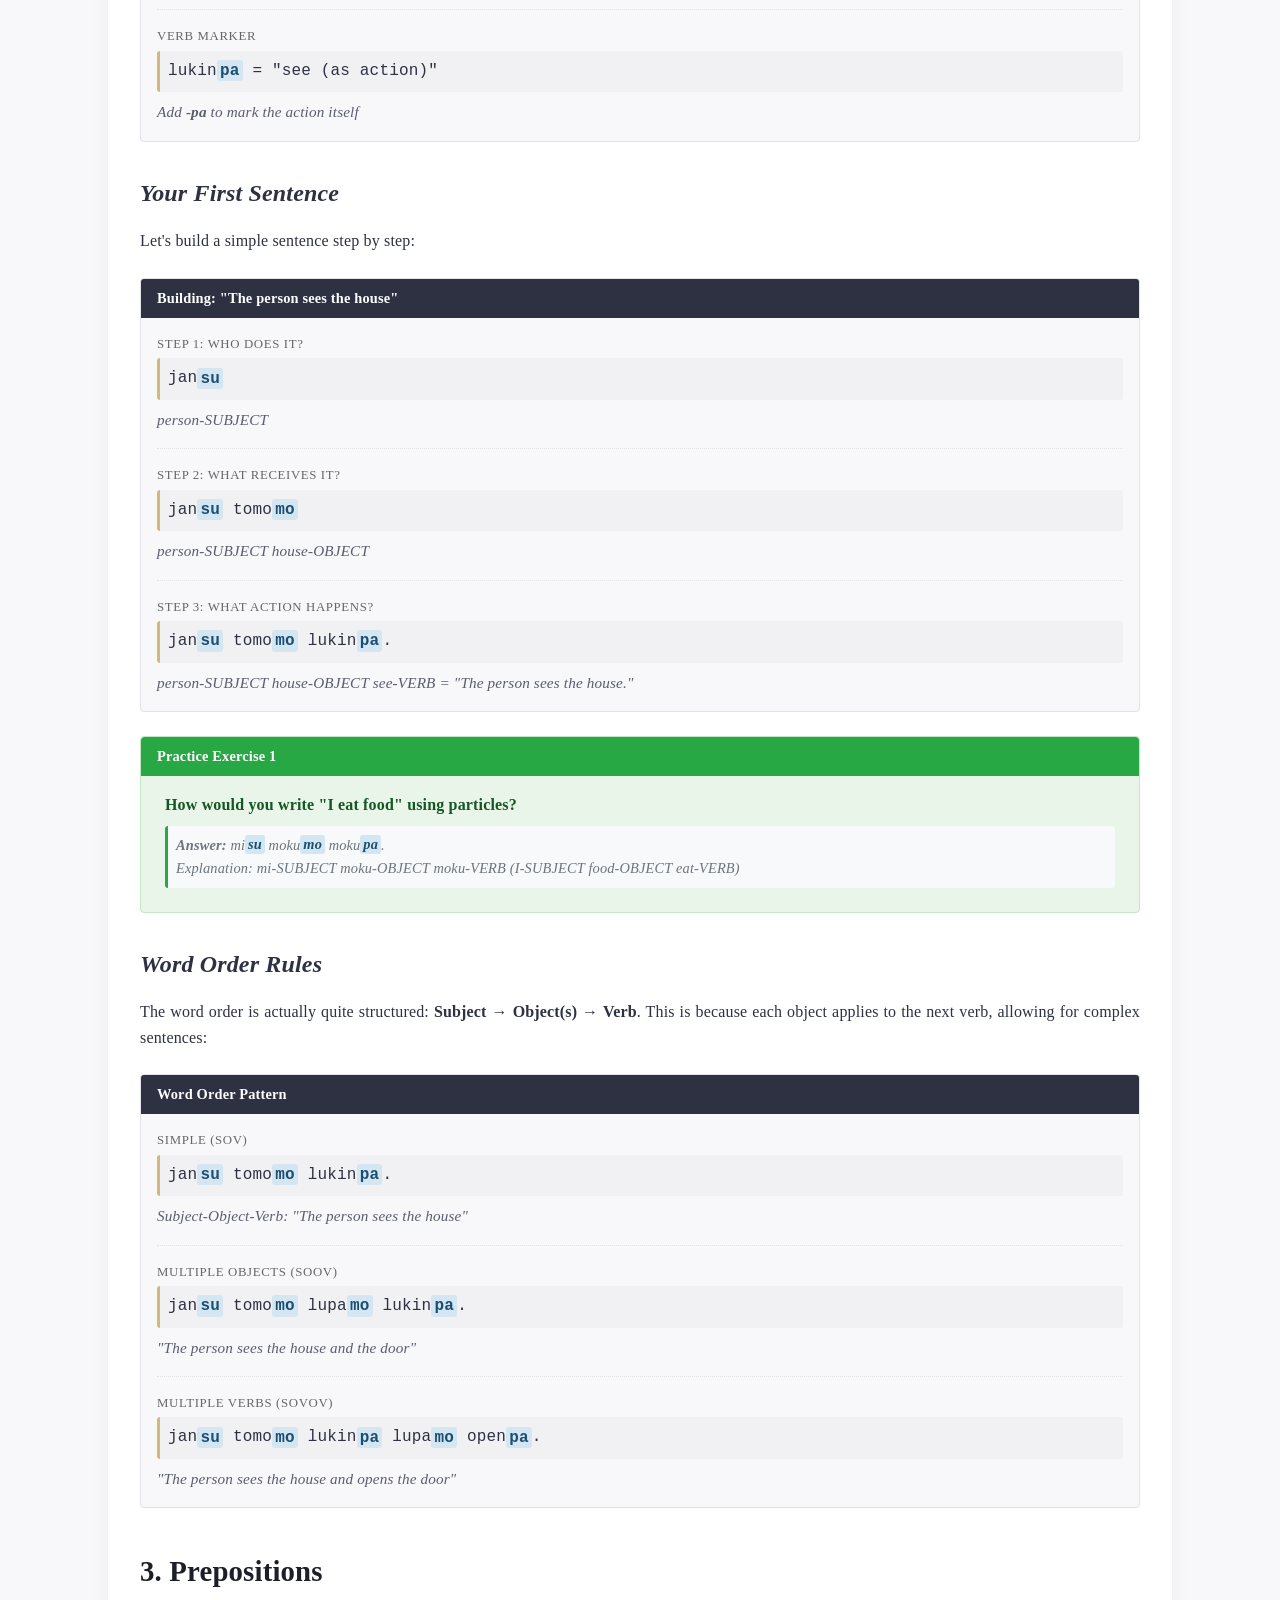
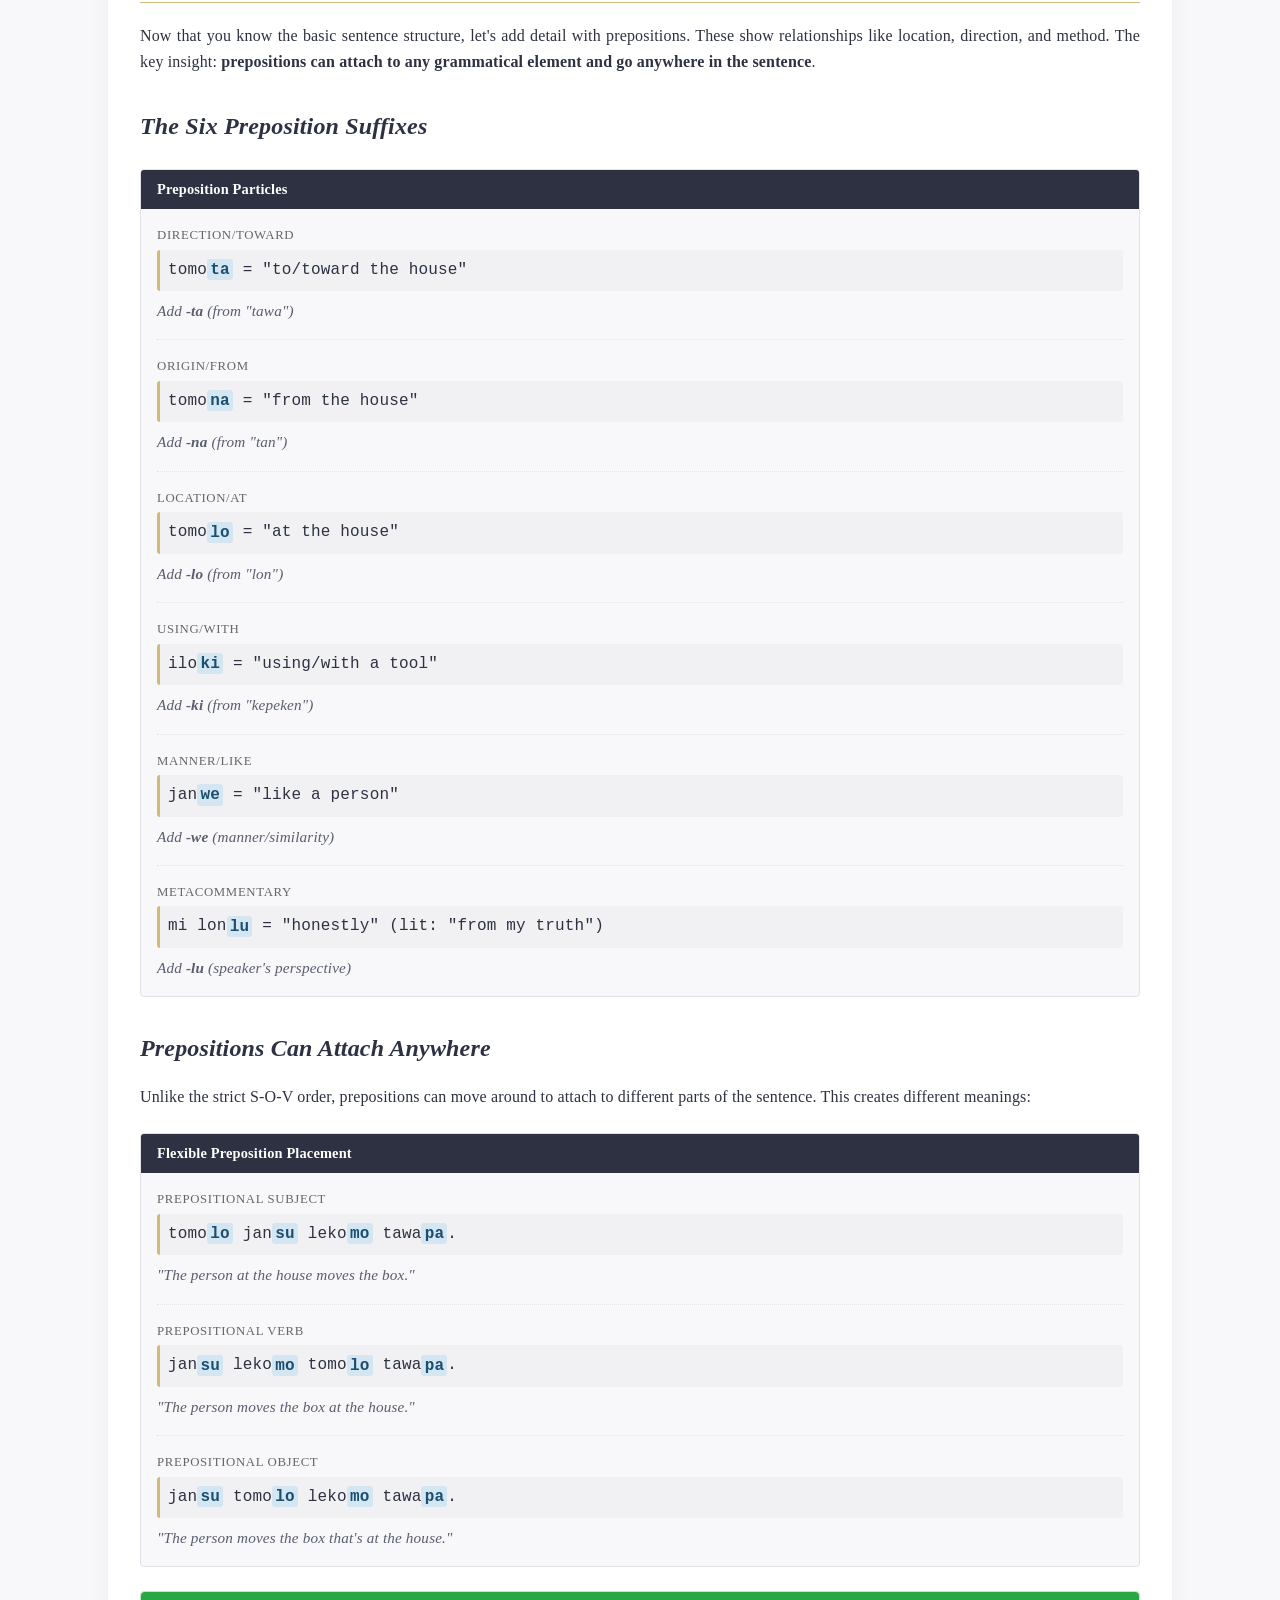
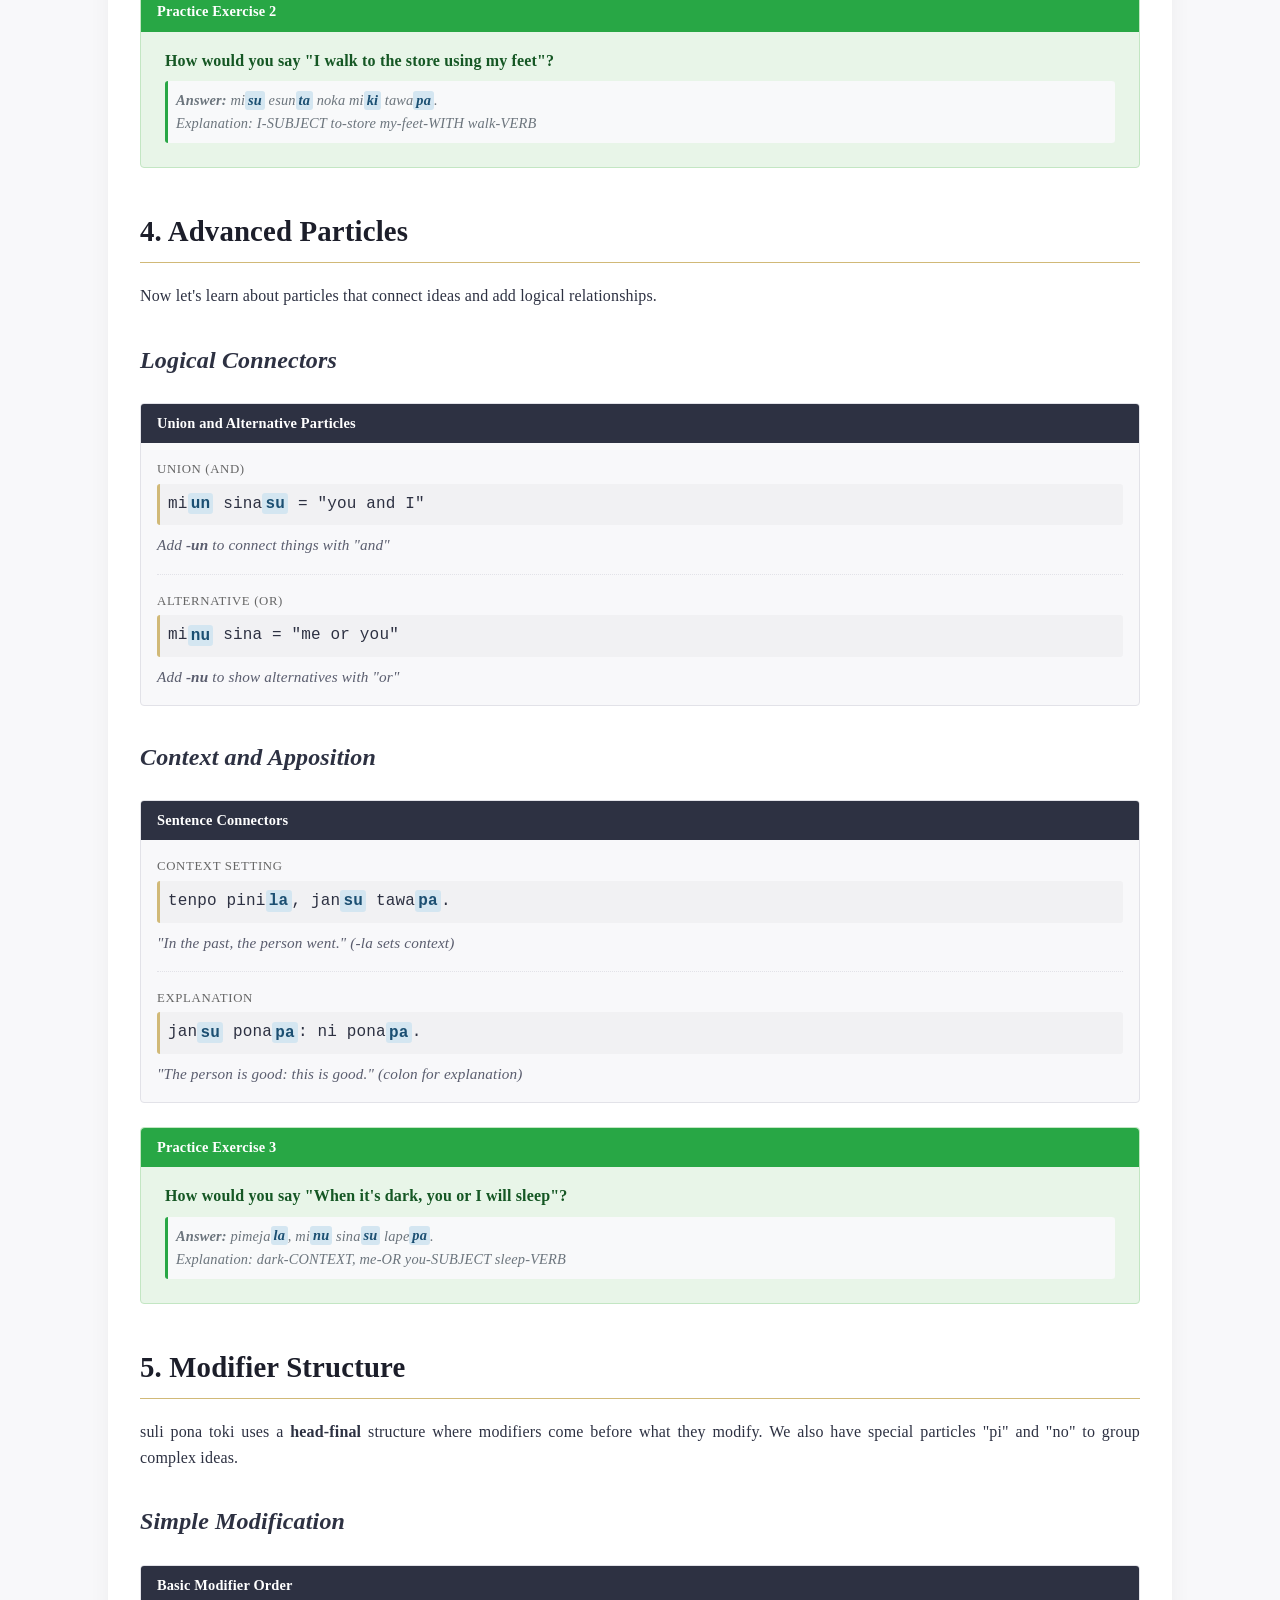
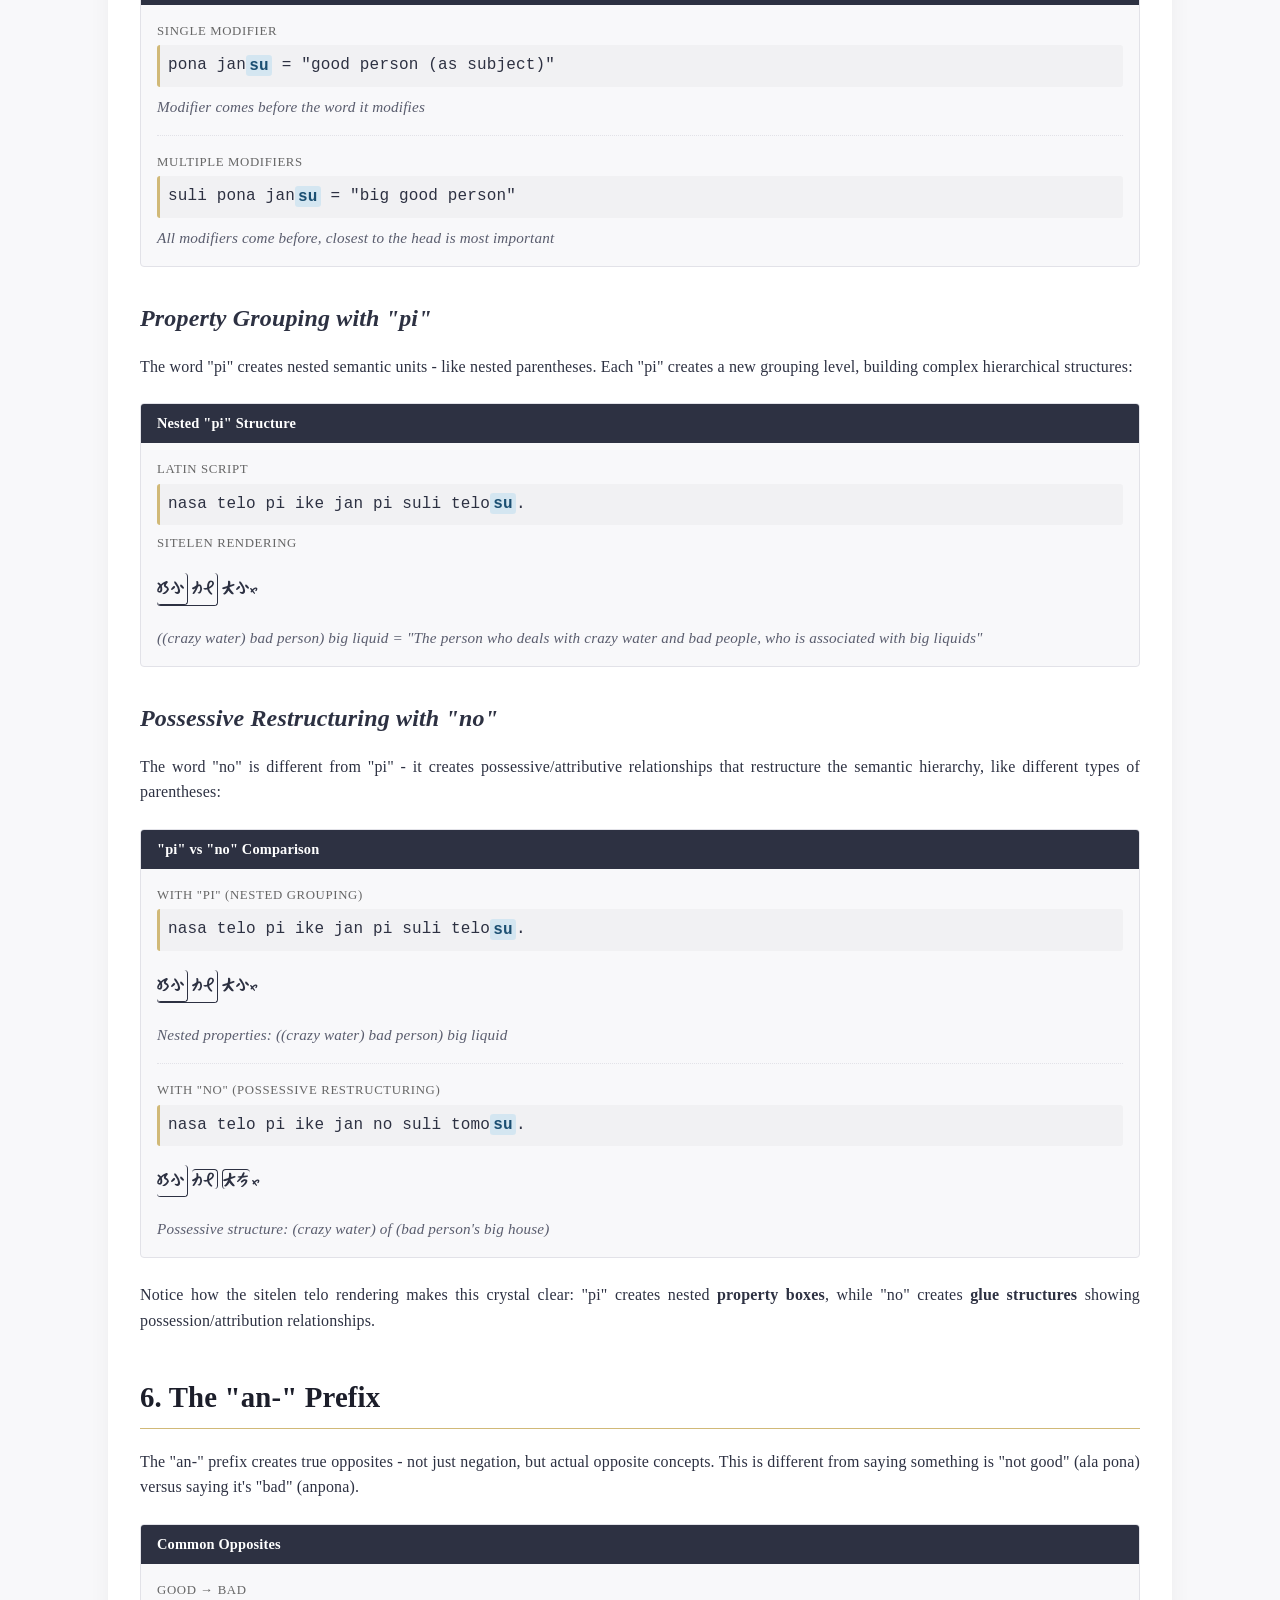
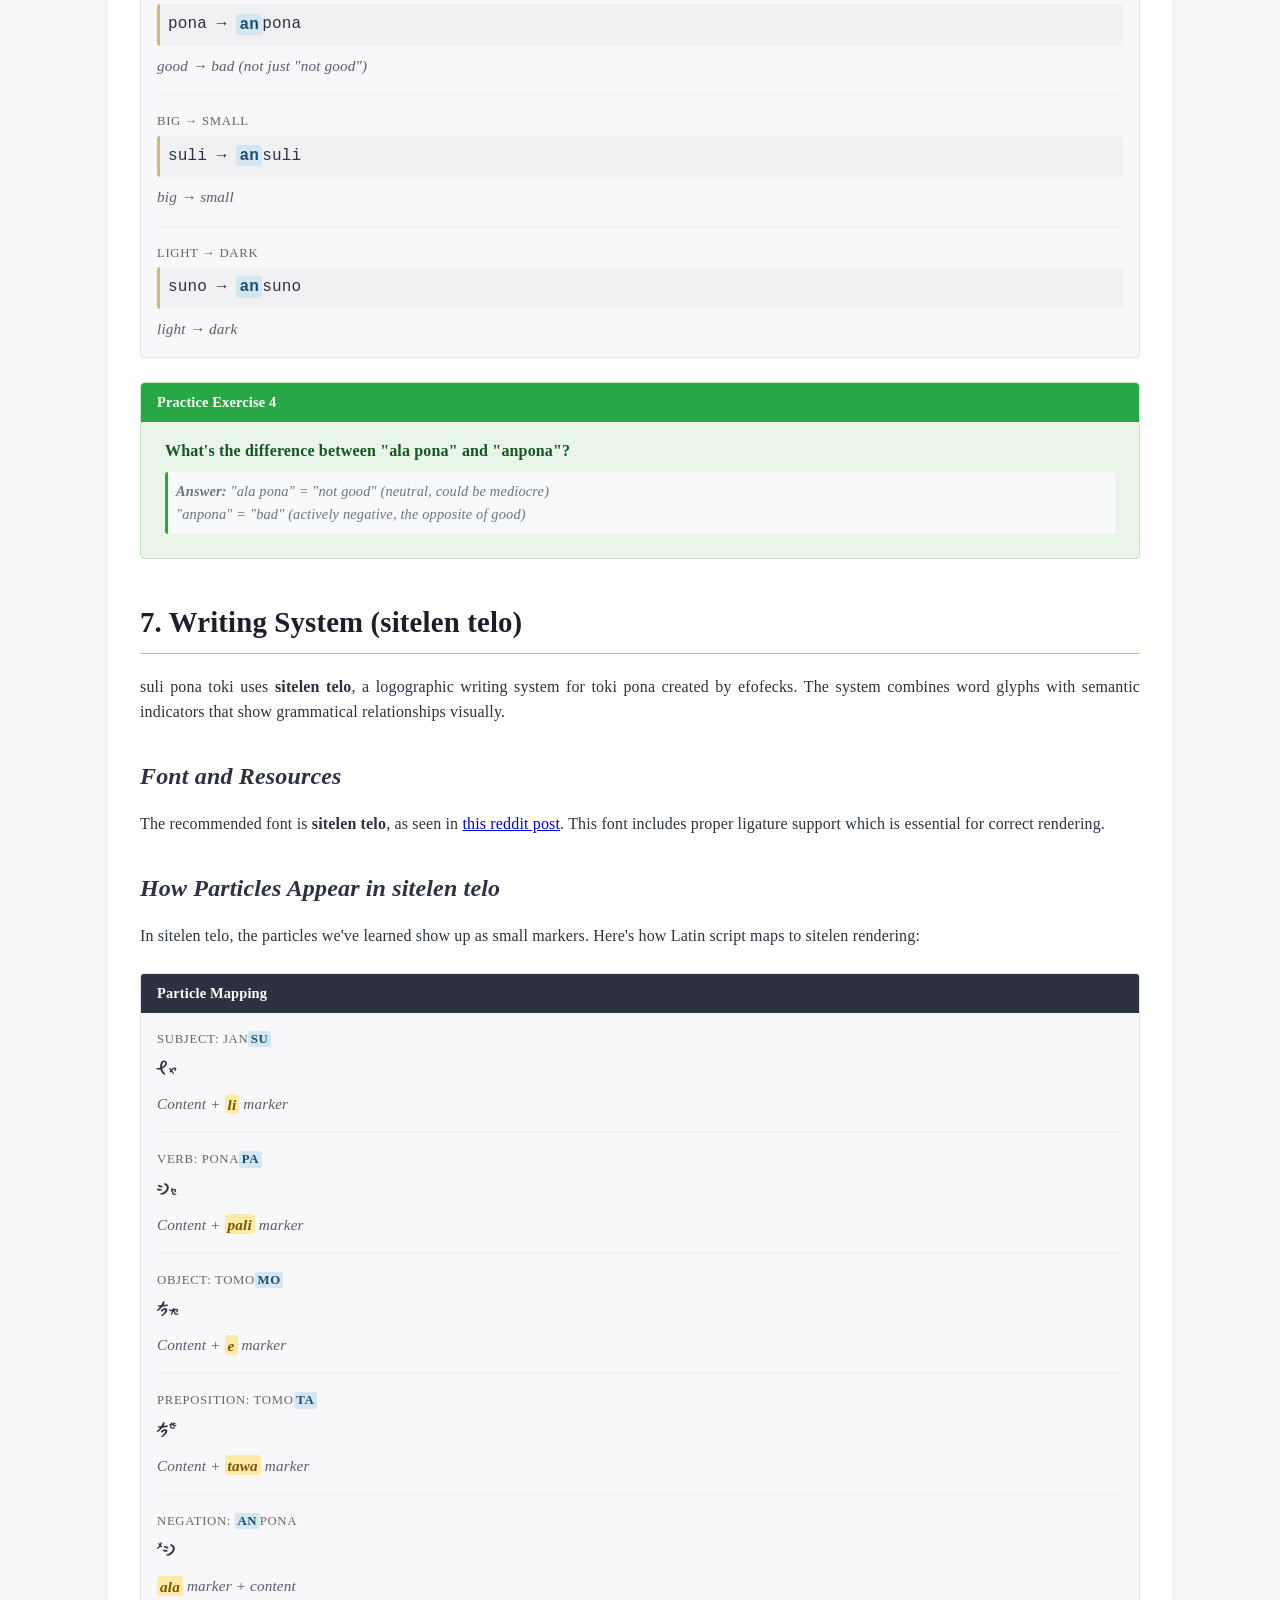
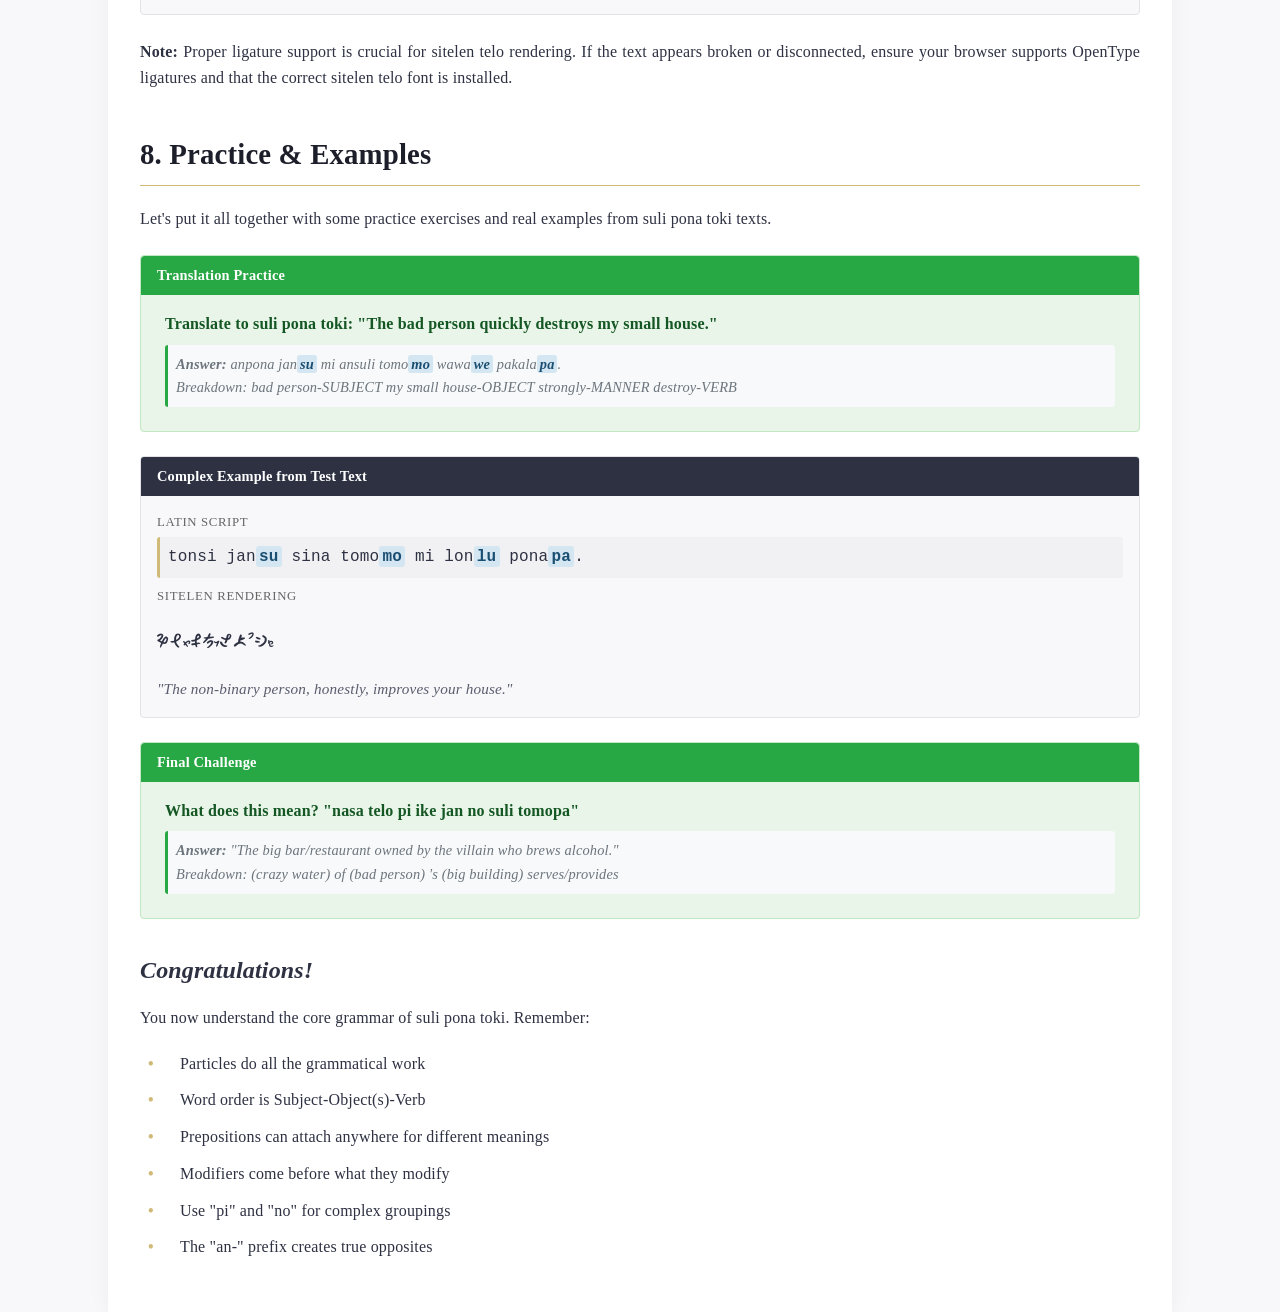
==== commit 6f8889f1: "Good" ====
--- a/index.html
+++ b/index.html
@@ -949,7 +949,7 @@
                     <div class="explanation">Content + <span class="particle-sitelen">e</span> marker</div>
                 </div>
                 <div class="example-row">
-                    <div class="example-label">Direction: tomo<span class="particle-latin">ta</span></div>
+                    <div class="example-label">Preposition: tomo<span class="particle-latin">ta</span></div>
                     <div class="sitelen-text suli-pona-toki">
                         <preposition type="direction">
                             <contentleaf>tomo</contentleaf>
